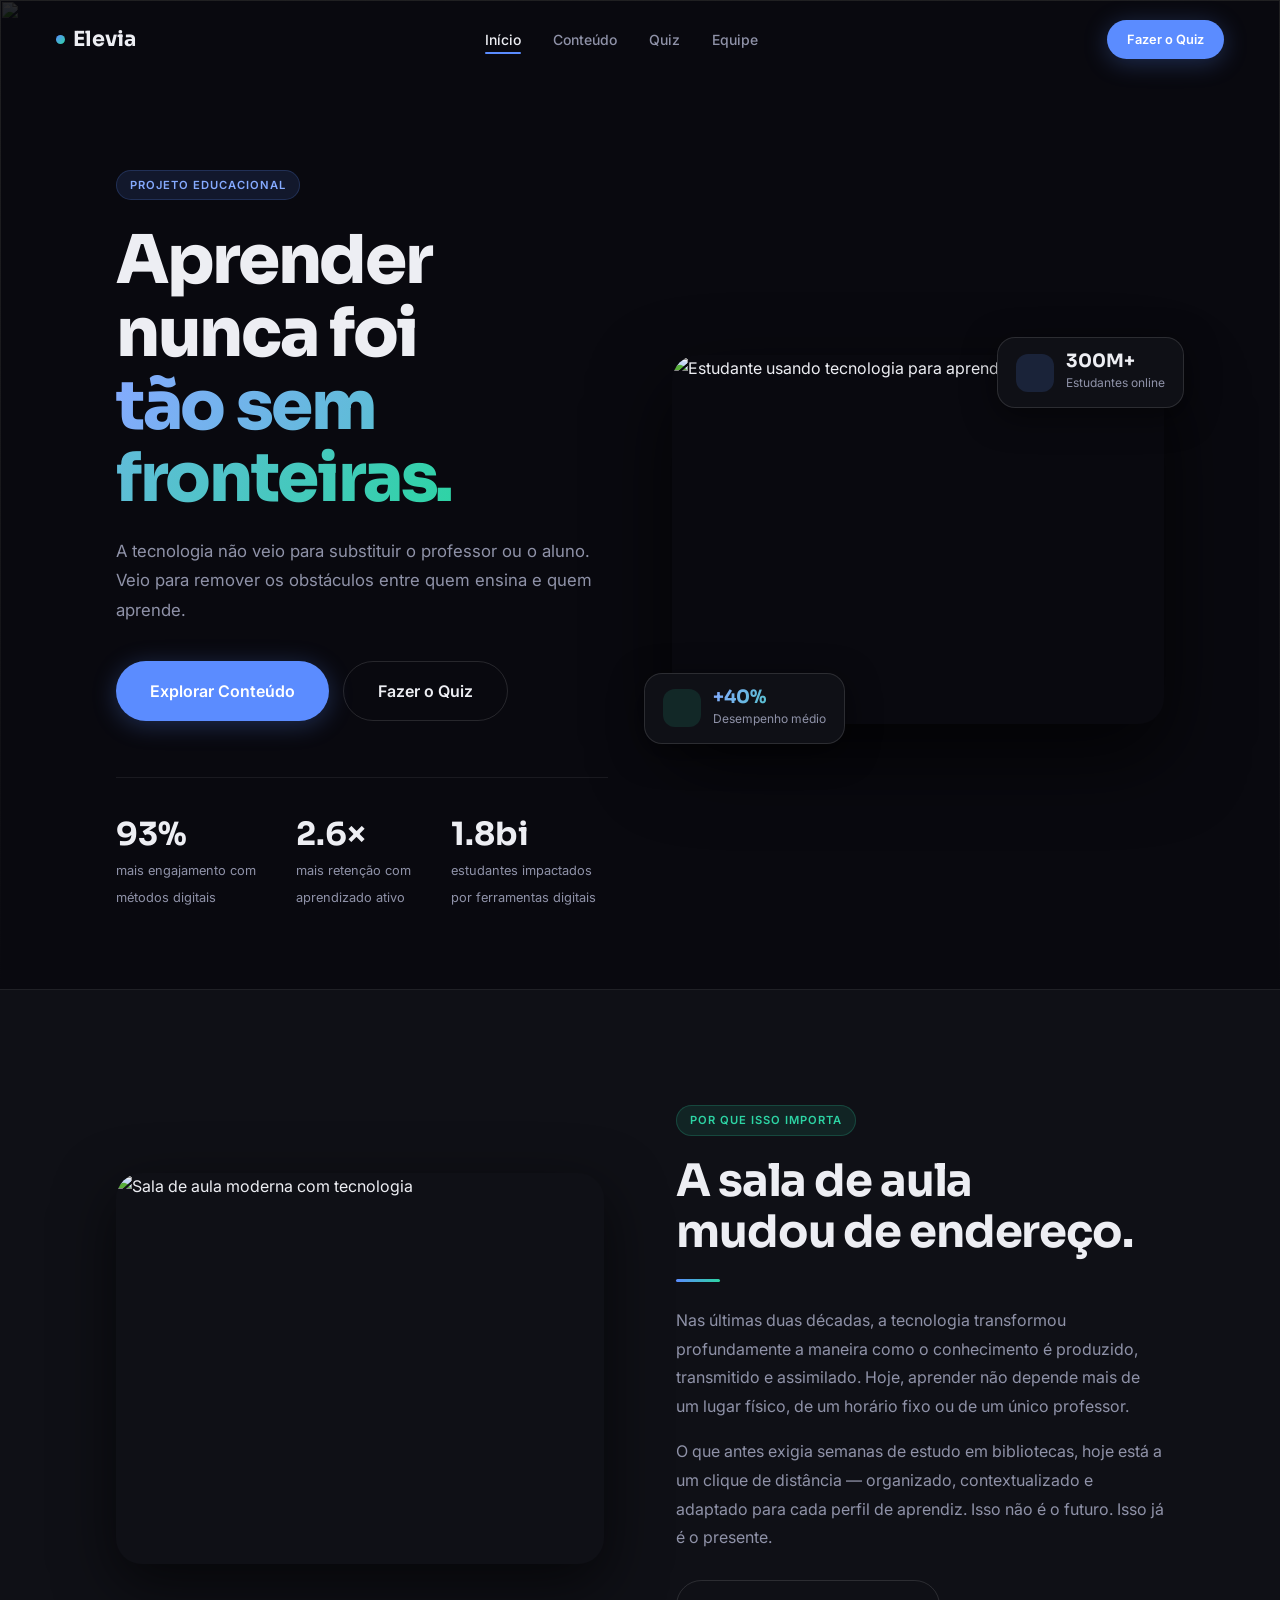
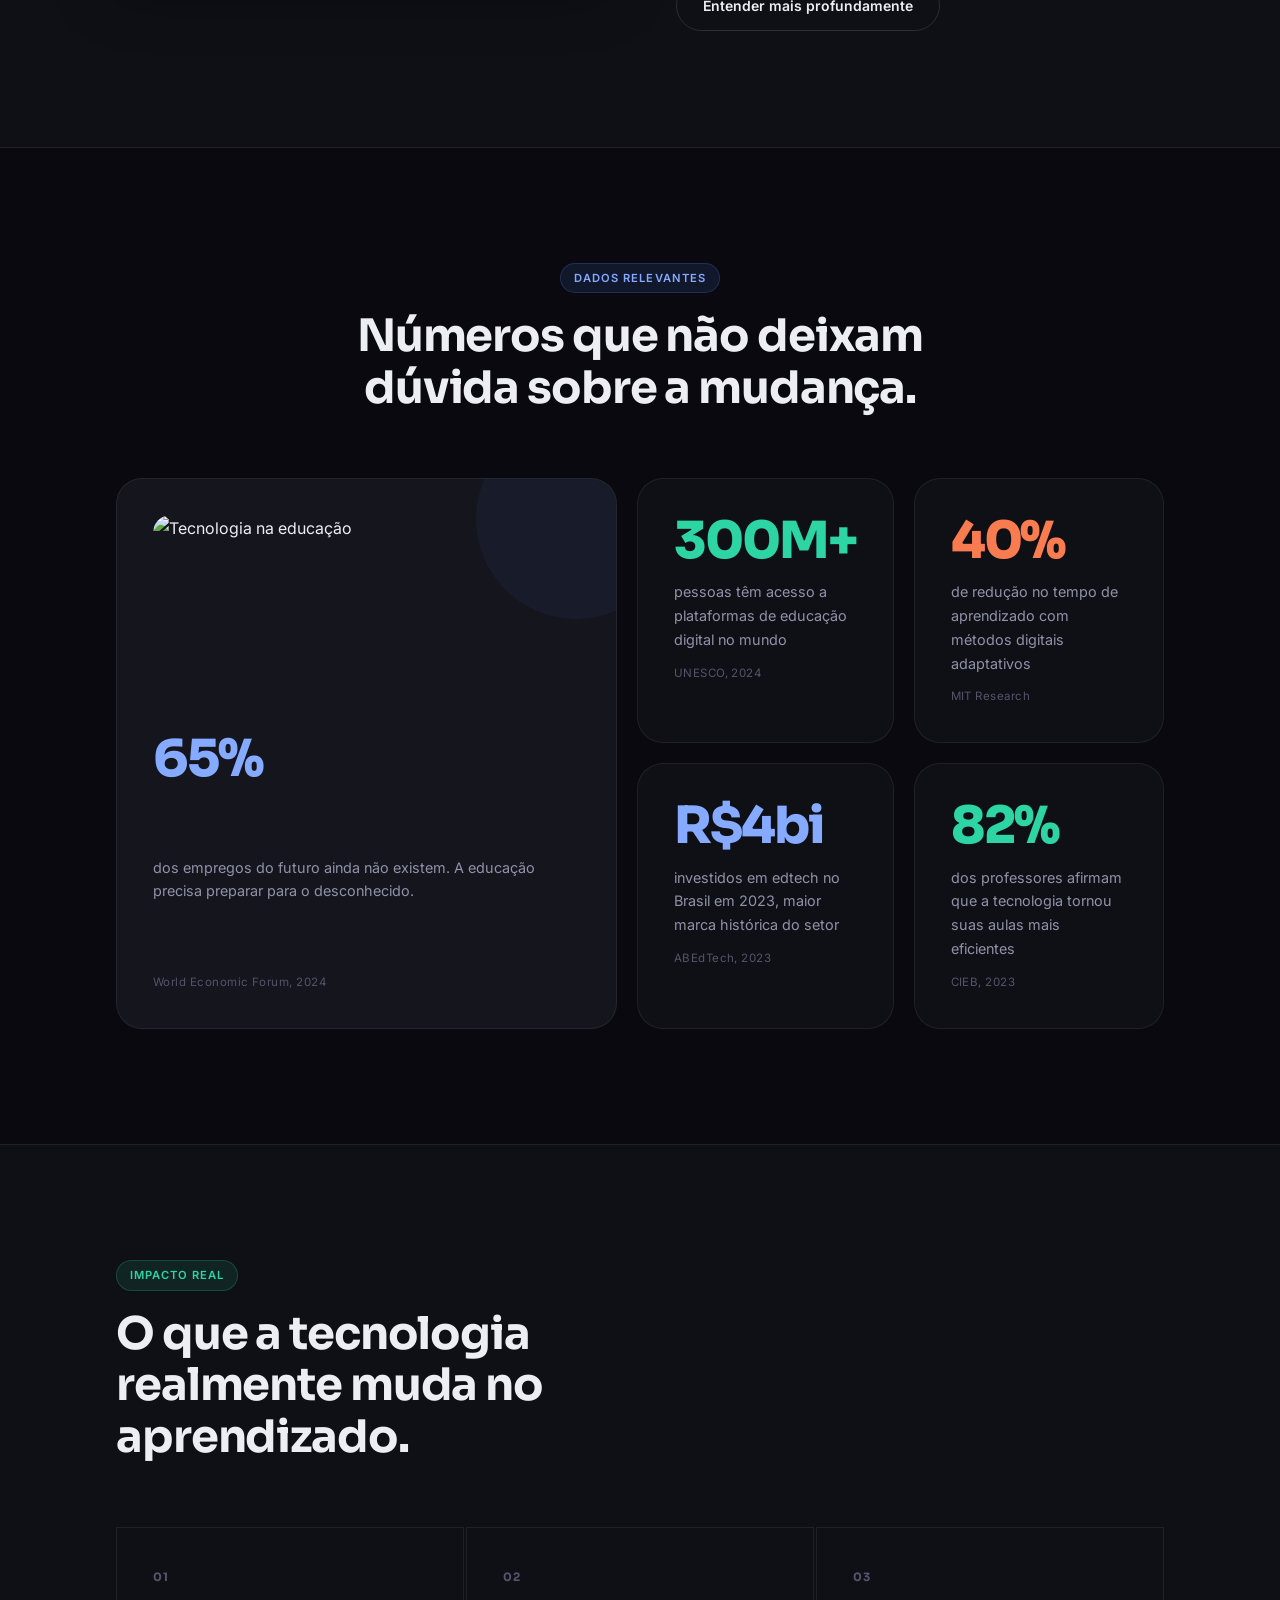
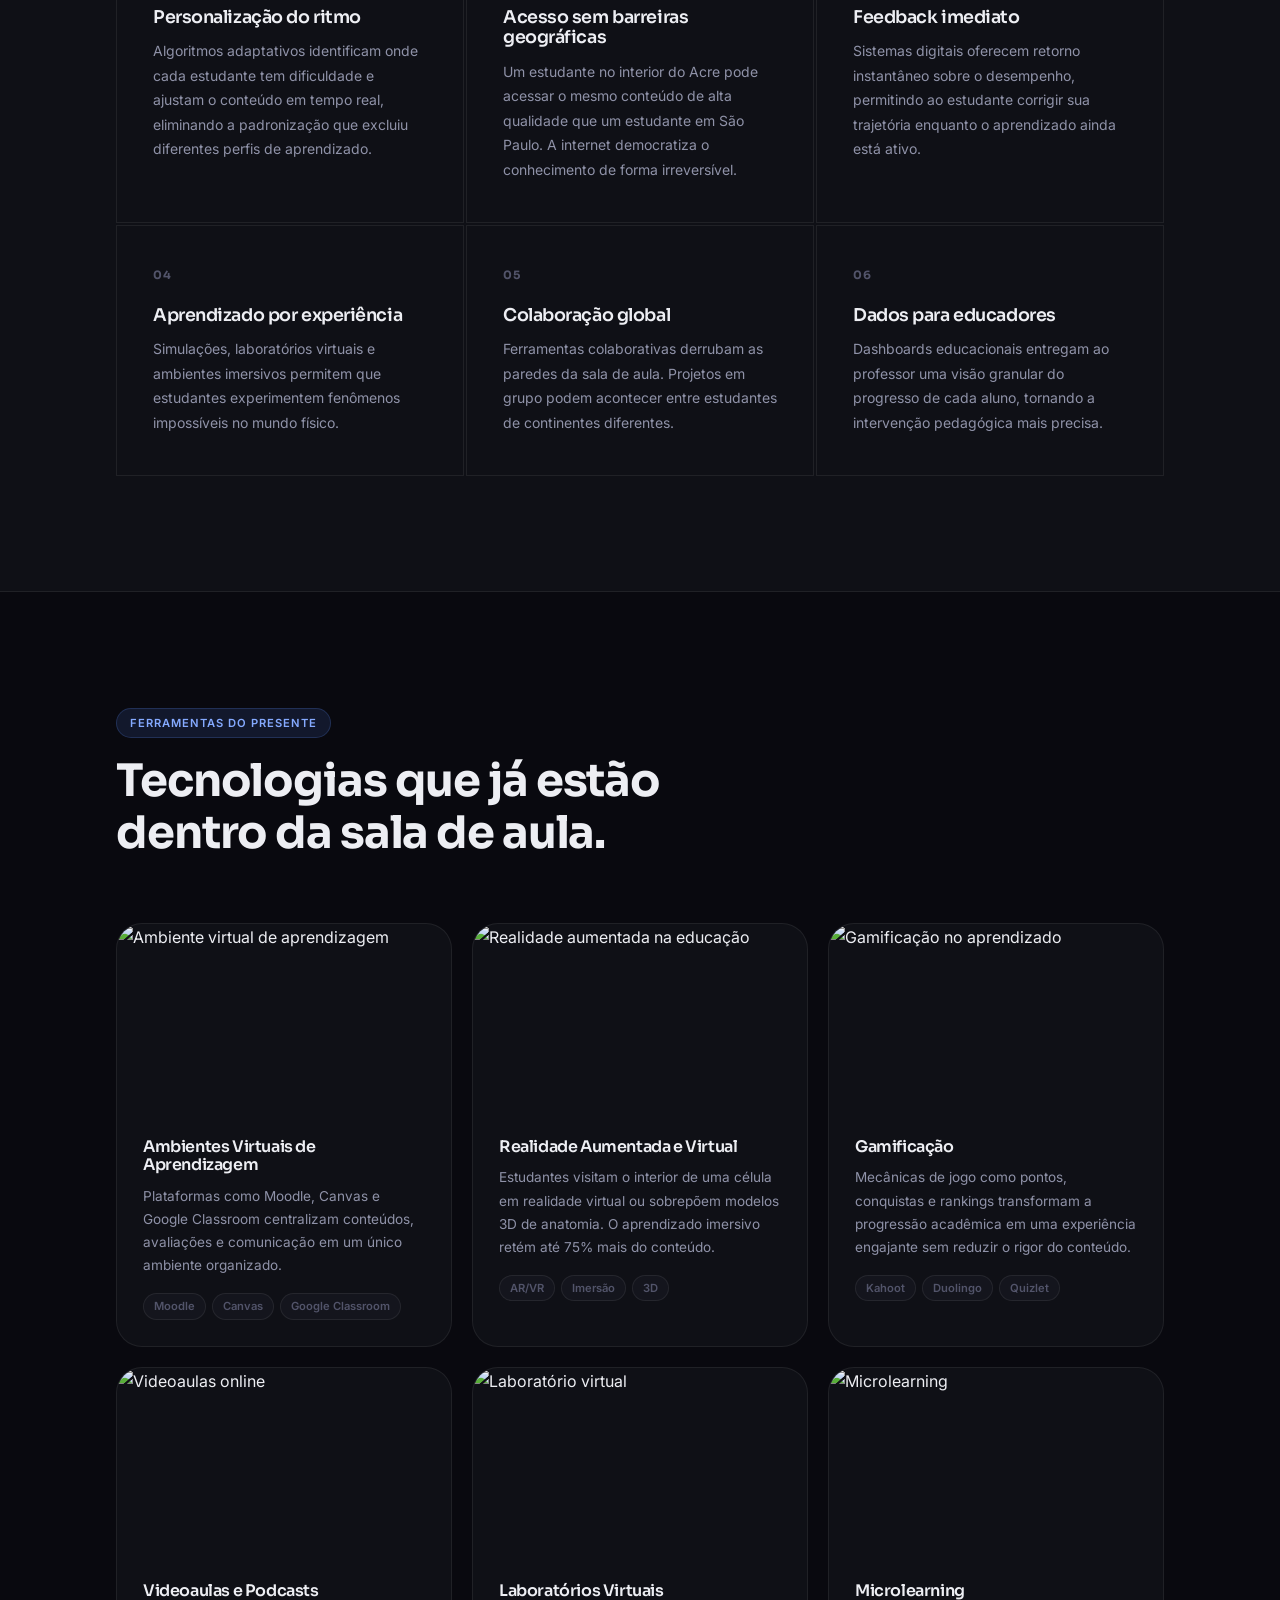
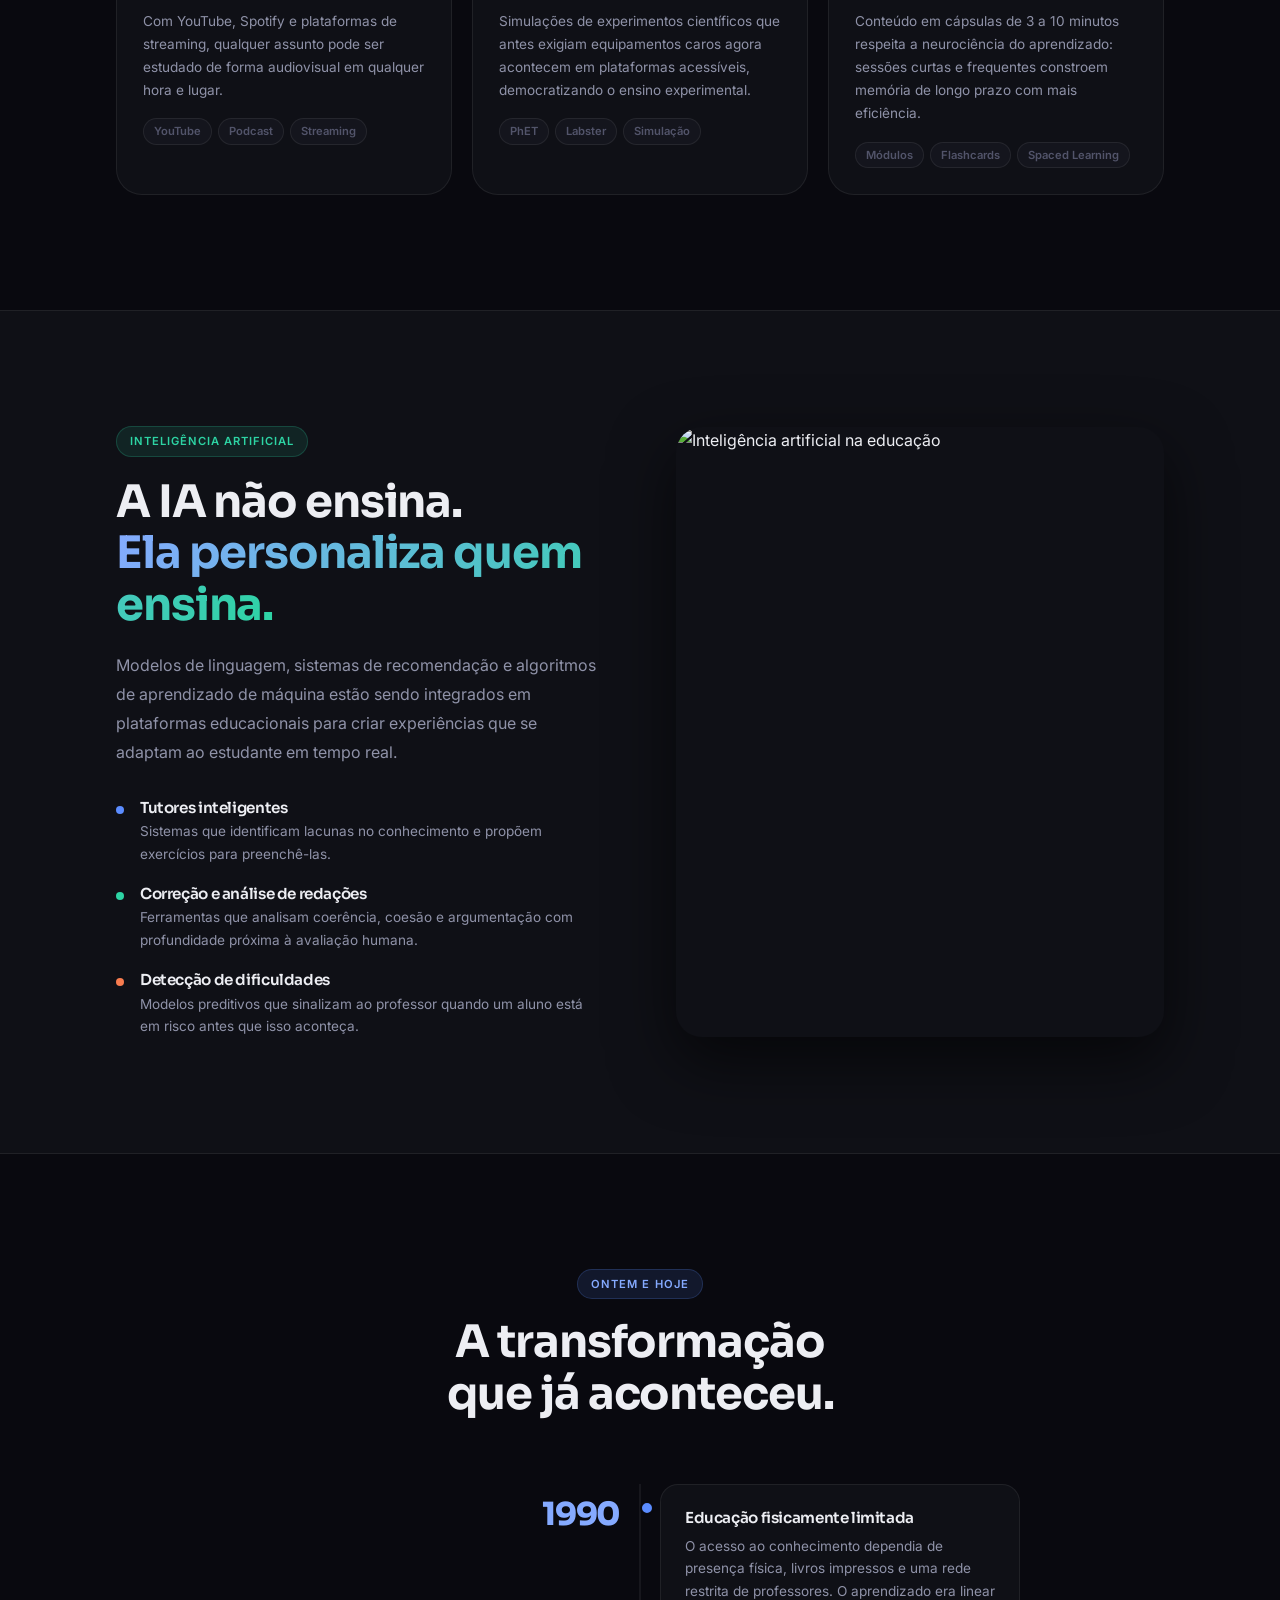
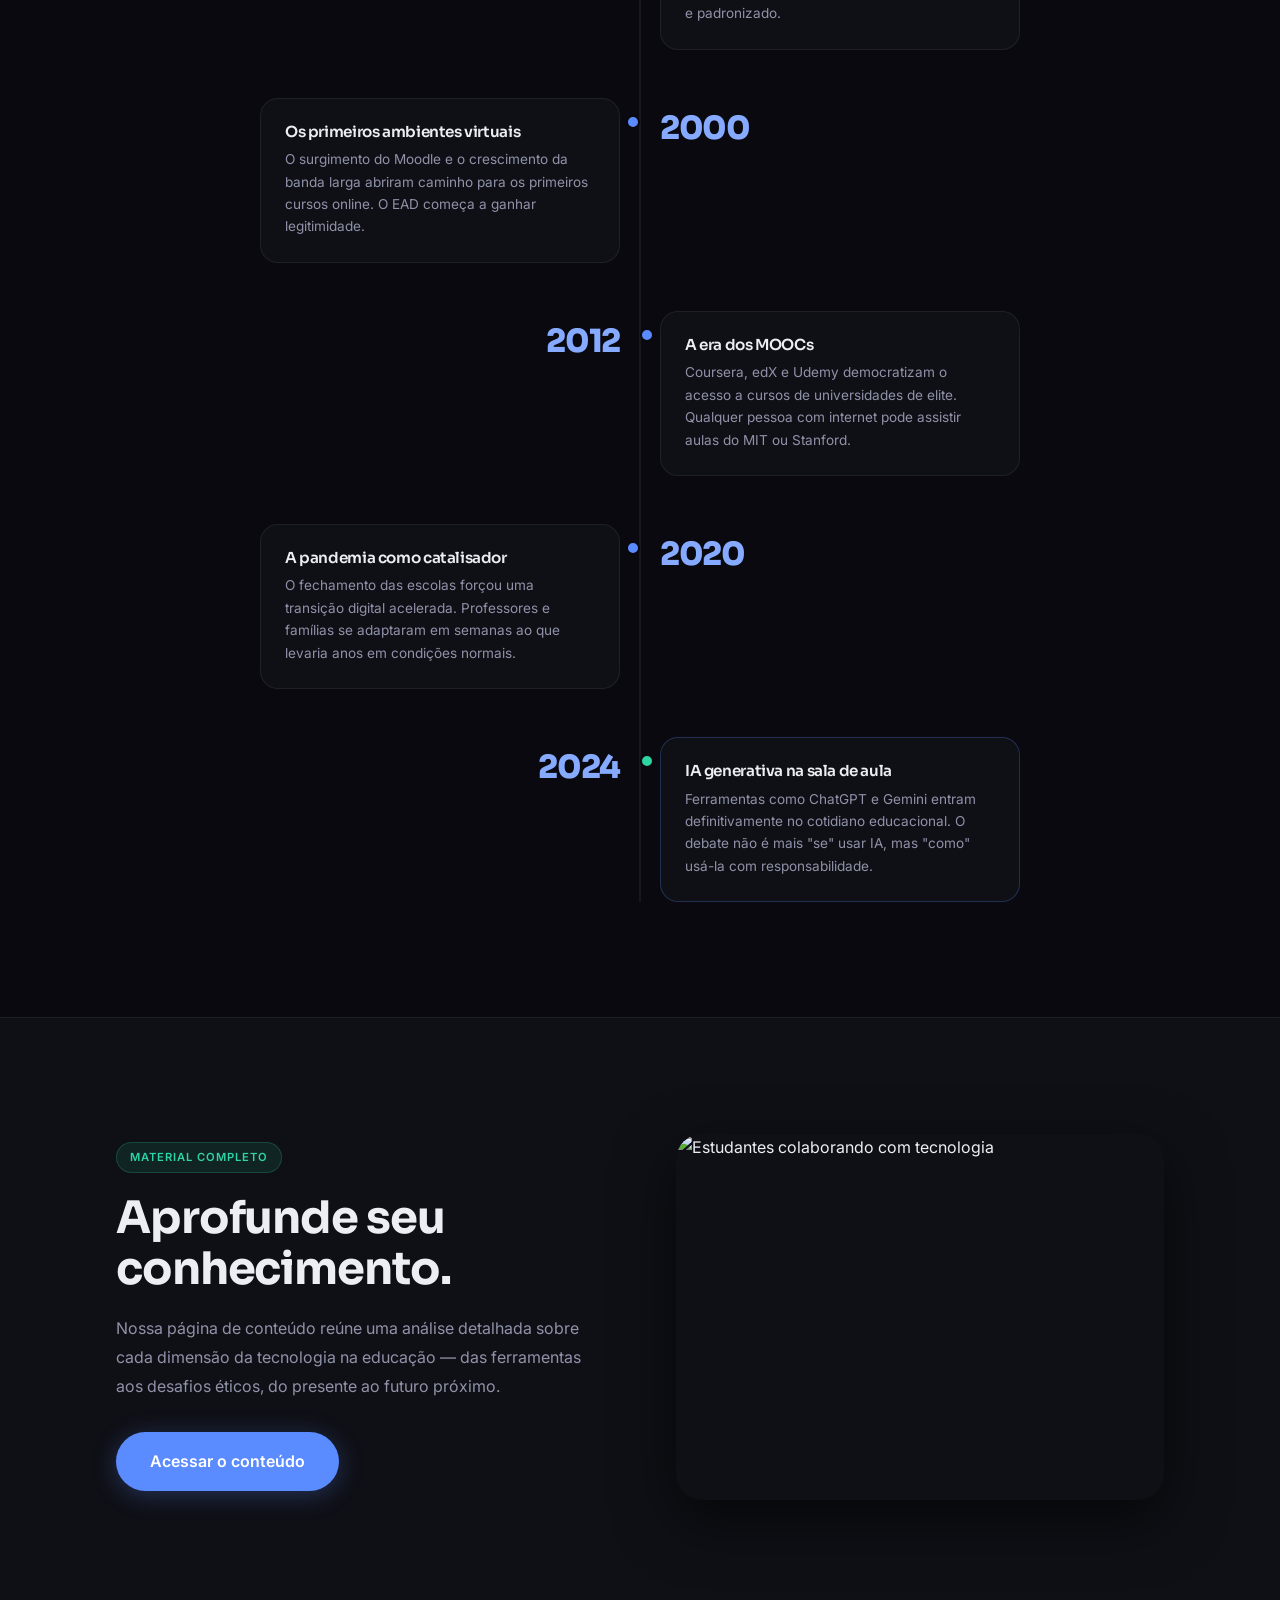
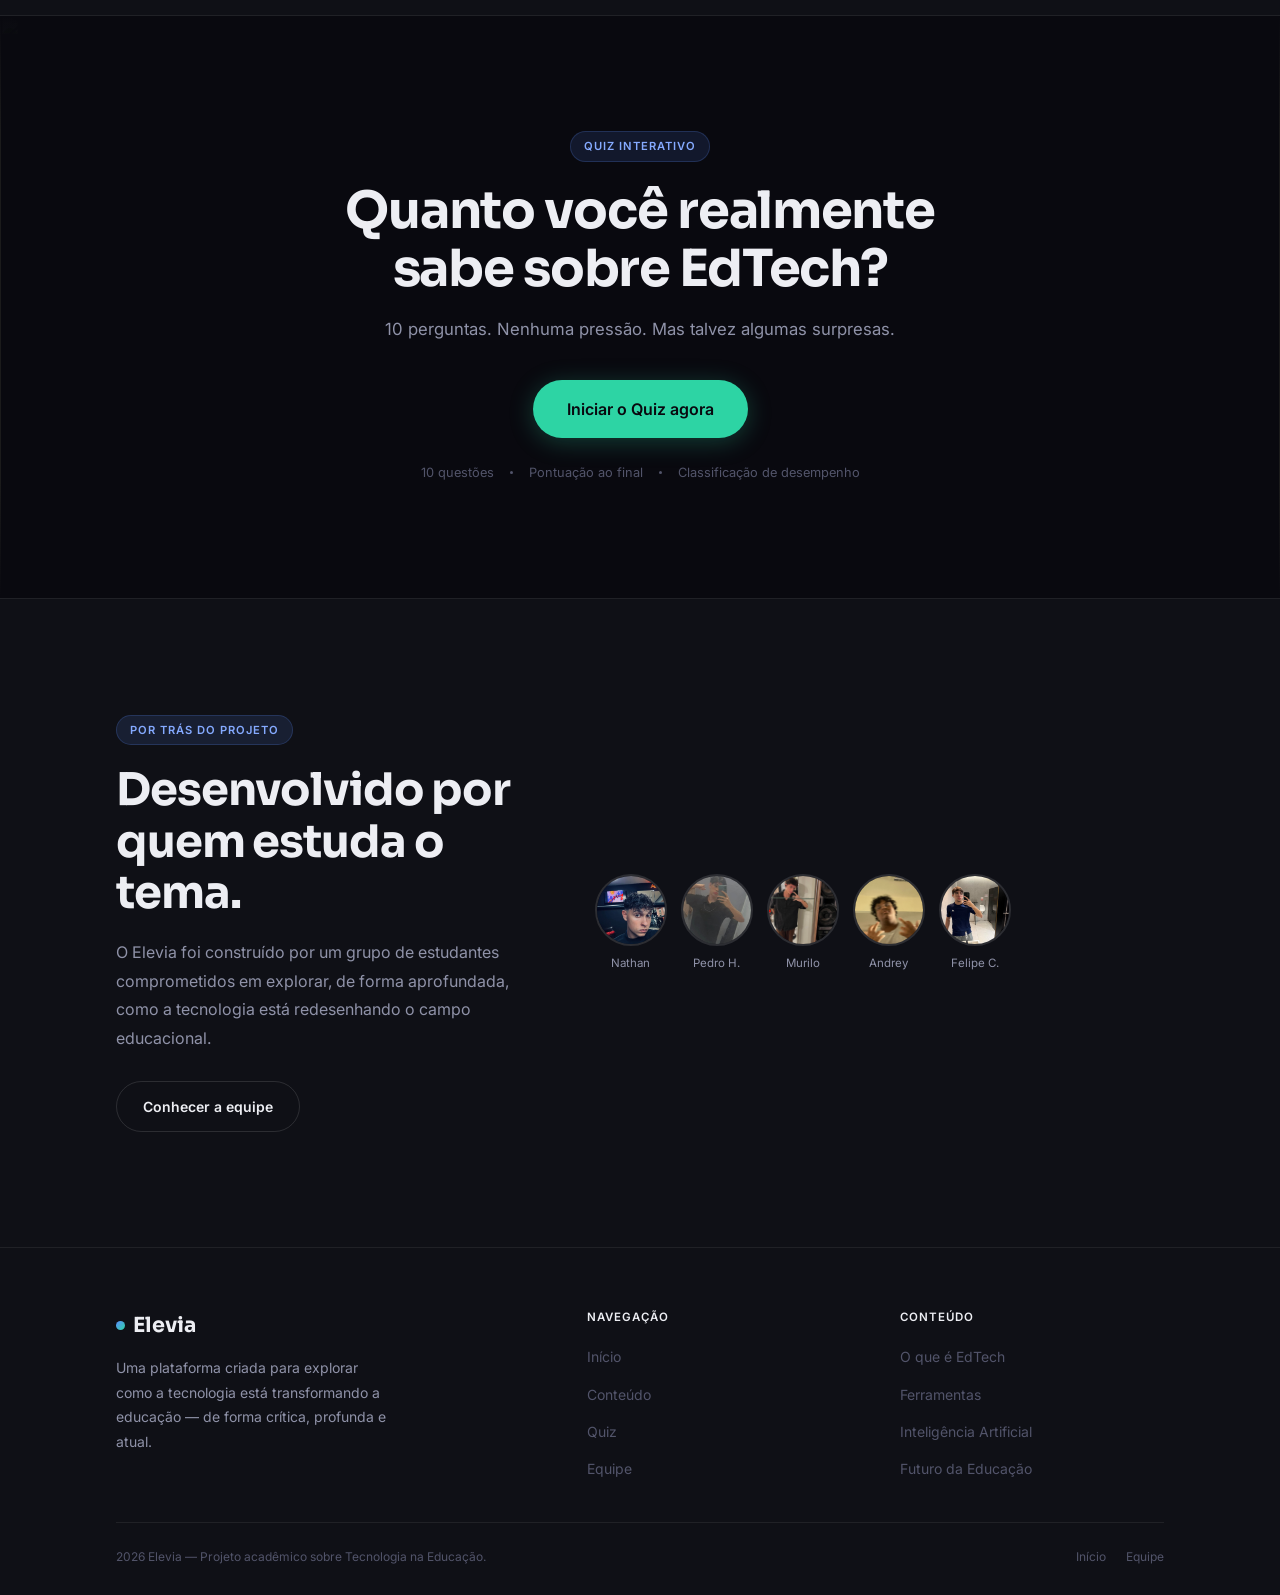
==== index.html @ 2d97bf97 "a vida é triste" ====
<!DOCTYPE html>
<html lang="pt-BR">
<head>
  <meta charset="UTF-8">
  <meta name="viewport" content="width=device-width, initial-scale=1.0">
  <meta name="description" content="Elevia — Explorando como a tecnologia transforma a educação no século XXI.">
  <title>Elevia | Tecnologia que Eleva o Aprendizado</title>
  <link rel="stylesheet" href="css/style.css">
  <link rel="stylesheet" href="css/heroin.css">
</head>
<body>

<nav id="navbar">
  <div class="nav-in">
    <a href="index.html" class="logo">
      <span class="logo-dot"></span>
      Elevia
    </a>
    <div class="nav-links">
      <a href="index.html" class="active">Início</a>
      <a href="conteudasso.html">Conteúdo</a>
      <a href="bolo.html">Quiz</a>
      <a href="tapioca.html">Equipe</a>
    </div>
    <a href="bolo.html" class="btn btn-primary btn-sm nav-cta">Fazer o Quiz</a>
    <button class="burger" id="burger" aria-label="Abrir menu">
      <span></span><span></span><span></span>
    </button>
  </div>
</nav>

<div class="mob-menu" id="mobMenu">
  <a href="index.html"         onclick="closeMob()">Início</a>
  <a href="conteudasso.html"   onclick="closeMob()">Conteúdo</a>
  <a href="bolo.html"          onclick="closeMob()">Quiz</a>
  <a href="tapioca.html"       onclick="closeMob()">Equipe</a>
  <a href="bolo.html" class="btn btn-primary" onclick="closeMob()">Fazer o Quiz</a>
</div>

<main>

  <section class="hero">
    <div class="hero-bg">
      <img src="https://images.unsplash.com/photo-1524178232363-1fb2b075b655?w=1800&q=80" alt="">
    </div>
    <div class="wrap">
      <div class="hero-in">
        <div class="hero-content">
          <span class="badge badge-blue reveal">Projeto Educacional</span>
          <h1 class="hero-title reveal d1">
            Aprender nunca foi<br>
            <span class="grad-text">tão sem fronteiras.</span>
          </h1>
          <p class="hero-sub reveal d2">
            A tecnologia não veio para substituir o professor ou o aluno.
            Veio para remover os obstáculos entre quem ensina e quem aprende.
          </p>
          <div class="hero-btns reveal d3">
            <a href="conteudasso.html" class="btn btn-primary btn-lg">Explorar Conteúdo</a>
            <a href="bolo.html" class="btn btn-outline btn-lg">Fazer o Quiz</a>
          </div>
          <div class="hero-stats reveal d4">
            <div>
              <span class="hstat-val">93%</span>
              <span class="hstat-label">mais engajamento com<br>métodos digitais</span>
            </div>
            <div>
              <span class="hstat-val">2.6×</span>
              <span class="hstat-label">mais retenção com<br>aprendizado ativo</span>
            </div>
            <div>
              <span class="hstat-val">1.8bi</span>
              <span class="hstat-label">estudantes impactados<br>por ferramentas digitais</span>
            </div>
          </div>
        </div>

        <div class="hero-img-col reveal d2">
          <div class="hero-img-wrap">
            <img src="https://images.unsplash.com/photo-1503676260728-1c00da094a0b?w=900&q=80" alt="Estudante usando tecnologia para aprender">
          </div>
          <div class="hero-pill hero-pill--1">
            <div class="hp-icon hp-icon-green">
              <img src="https://api.iconify.design/ph/chart-line-up-bold.svg?color=%232dd4a4&width=20" alt="" aria-hidden="true">
            </div>
            <div>
              <span class="hp-val grad-text">+40%</span>
              <span class="hp-txt">Desempenho médio</span>
            </div>
          </div>
          <div class="hero-pill hero-pill--2">
            <div class="hp-icon hp-icon-blue">
              <img src="https://api.iconify.design/ph/graduation-cap-bold.svg?color=%235b8cff&width=20" alt="" aria-hidden="true">
            </div>
            <div>
              <span class="hp-val">300M+</span>
              <span class="hp-txt">Estudantes online</span>
            </div>
          </div>
        </div>
      </div>
    </div>
  </section>

  <section class="intro section">
    <div class="wrap">
      <div class="intro-grid">
        <div class="intro-img reveal">
          <img src="https://images.unsplash.com/photo-1588072432836-e10032774350?w=900&q=80" alt="Sala de aula moderna com tecnologia">
        </div>
        <div class="intro-text">
          <span class="badge badge-green reveal">Por que isso importa</span>
          <h2 class="reveal d1">A sala de aula<br>mudou de endereço.</h2>
          <div class="divider-line reveal d2"></div>
          <p class="reveal d2">
            Nas últimas duas décadas, a tecnologia transformou profundamente a maneira como o conhecimento é produzido, transmitido e assimilado. Hoje, aprender não depende mais de um lugar físico, de um horário fixo ou de um único professor.
          </p>
          <p class="reveal d3">
            O que antes exigia semanas de estudo em bibliotecas, hoje está a um clique de distância — organizado, contextualizado e adaptado para cada perfil de aprendiz. Isso não é o futuro. Isso já é o presente.
          </p>
          <a href="conteudasso.html" class="btn btn-outline reveal d4">Entender mais profundamente</a>
        </div>
      </div>
    </div>
  </section>

  <section class="stats-section section">
    <div class="wrap">
      <div class="stats-header">
        <span class="badge badge-blue reveal">Dados relevantes</span>
        <h2 class="reveal d1">Números que não deixam<br>dúvida sobre a mudança.</h2>
      </div>
      <div class="stats-grid">
        <div class="scard scard-featured reveal">
          <div class="scard-img">
            <img src="https://images.unsplash.com/photo-1516321318423-f06f85e504b3?w=800&q=80" alt="Tecnologia na educação">
          </div>
          <div class="scard-num scard-num-blue">65%</div>
          <p>dos empregos do futuro ainda não existem. A educação precisa preparar para o desconhecido.</p>
          <span class="scard-source">World Economic Forum, 2024</span>
        </div>
        <div class="scard reveal d1">
          <div class="scard-num scard-num-green">300M+</div>
          <p>pessoas têm acesso a plataformas de educação digital no mundo</p>
          <span class="scard-source">UNESCO, 2024</span>
        </div>
        <div class="scard reveal d2">
          <div class="scard-num scard-num-orange">40%</div>
          <p>de redução no tempo de aprendizado com métodos digitais adaptativos</p>
          <span class="scard-source">MIT Research</span>
        </div>
        <div class="scard reveal d3">
          <div class="scard-num scard-num-blue">R$4bi</div>
          <p>investidos em edtech no Brasil em 2023, maior marca histórica do setor</p>
          <span class="scard-source">ABEdTech, 2023</span>
        </div>
        <div class="scard reveal d4">
          <div class="scard-num scard-num-green">82%</div>
          <p>dos professores afirmam que a tecnologia tornou suas aulas mais eficientes</p>
          <span class="scard-source">CIEB, 2023</span>
        </div>
      </div>
    </div>
  </section>

  <section class="benefits section">
    <div class="wrap">
      <div class="benefits-header">
        <span class="badge badge-green reveal">Impacto real</span>
        <h2 class="reveal d1">O que a tecnologia<br>realmente muda no aprendizado.</h2>
      </div>
      <div class="benefits-grid">
        <div class="bcard reveal">
          <div class="bcard-num">01</div>
          <h3>Personalização do ritmo</h3>
          <p>Algoritmos adaptativos identificam onde cada estudante tem dificuldade e ajustam o conteúdo em tempo real, eliminando a padronização que excluiu diferentes perfis de aprendizado.</p>
        </div>
        <div class="bcard reveal d1">
          <div class="bcard-num">02</div>
          <h3>Acesso sem barreiras geográficas</h3>
          <p>Um estudante no interior do Acre pode acessar o mesmo conteúdo de alta qualidade que um estudante em São Paulo. A internet democratiza o conhecimento de forma irreversível.</p>
        </div>
        <div class="bcard reveal d2">
          <div class="bcard-num">03</div>
          <h3>Feedback imediato</h3>
          <p>Sistemas digitais oferecem retorno instantâneo sobre o desempenho, permitindo ao estudante corrigir sua trajetória enquanto o aprendizado ainda está ativo.</p>
        </div>
        <div class="bcard reveal d3">
          <div class="bcard-num">04</div>
          <h3>Aprendizado por experiência</h3>
          <p>Simulações, laboratórios virtuais e ambientes imersivos permitem que estudantes experimentem fenômenos impossíveis no mundo físico.</p>
        </div>
        <div class="bcard reveal d4">
          <div class="bcard-num">05</div>
          <h3>Colaboração global</h3>
          <p>Ferramentas colaborativas derrubam as paredes da sala de aula. Projetos em grupo podem acontecer entre estudantes de continentes diferentes.</p>
        </div>
        <div class="bcard reveal d5">
          <div class="bcard-num">06</div>
          <h3>Dados para educadores</h3>
          <p>Dashboards educacionais entregam ao professor uma visão granular do progresso de cada aluno, tornando a intervenção pedagógica mais precisa.</p>
        </div>
      </div>
    </div>
  </section>

  <section class="tech-section section">
    <div class="wrap">
      <div class="tech-header">
        <span class="badge badge-blue reveal">Ferramentas do presente</span>
        <h2 class="reveal d1">Tecnologias que já estão<br>dentro da sala de aula.</h2>
      </div>
      <div class="tech-grid">
        <article class="tcard reveal">
          <div class="tcard-img">
            <img src="https://images.unsplash.com/photo-1598618443855-232ee0f819f6?w=700&q=80" alt="Ambiente virtual de aprendizagem">
          </div>
          <div class="tcard-body">
            <h3>Ambientes Virtuais de Aprendizagem</h3>
            <p>Plataformas como Moodle, Canvas e Google Classroom centralizam conteúdos, avaliações e comunicação em um único ambiente organizado.</p>
            <div class="tcard-tags">
              <span>Moodle</span><span>Canvas</span><span>Google Classroom</span>
            </div>
          </div>
        </article>
        <article class="tcard reveal d1">
          <div class="tcard-img">
            <img src="https://images.unsplash.com/photo-1593642632559-0c6d3fc62b89?w=700&q=80" alt="Realidade aumentada na educação">
          </div>
          <div class="tcard-body">
            <h3>Realidade Aumentada e Virtual</h3>
            <p>Estudantes visitam o interior de uma célula em realidade virtual ou sobrepõem modelos 3D de anatomia. O aprendizado imersivo retém até 75% mais do conteúdo.</p>
            <div class="tcard-tags">
              <span>AR/VR</span><span>Imersão</span><span>3D</span>
            </div>
          </div>
        </article>
        <article class="tcard reveal d2">
          <div class="tcard-img">
            <img src="https://images.unsplash.com/photo-1511512578047-dfb367046420?w=700&q=80" alt="Gamificação no aprendizado">
          </div>
          <div class="tcard-body">
            <h3>Gamificação</h3>
            <p>Mecânicas de jogo como pontos, conquistas e rankings transformam a progressão acadêmica em uma experiência engajante sem reduzir o rigor do conteúdo.</p>
            <div class="tcard-tags">
              <span>Kahoot</span><span>Duolingo</span><span>Quizlet</span>
            </div>
          </div>
        </article>
        <article class="tcard reveal d3">
          <div class="tcard-img">
            <img src="https://images.unsplash.com/photo-1434030216411-0b793f4b4173?w=700&q=80" alt="Videoaulas online">
          </div>
          <div class="tcard-body">
            <h3>Videoaulas e Podcasts</h3>
            <p>Com YouTube, Spotify e plataformas de streaming, qualquer assunto pode ser estudado de forma audiovisual em qualquer hora e lugar.</p>
            <div class="tcard-tags">
              <span>YouTube</span><span>Podcast</span><span>Streaming</span>
            </div>
          </div>
        </article>
        <article class="tcard reveal d4">
          <div class="tcard-img">
            <img src="https://images.unsplash.com/photo-1507003211169-0a1dd7228f2d?w=700&q=80" alt="Laboratório virtual">
          </div>
          <div class="tcard-body">
            <h3>Laboratórios Virtuais</h3>
            <p>Simulações de experimentos científicos que antes exigiam equipamentos caros agora acontecem em plataformas acessíveis, democratizando o ensino experimental.</p>
            <div class="tcard-tags">
              <span>PhET</span><span>Labster</span><span>Simulação</span>
            </div>
          </div>
        </article>
        <article class="tcard reveal d5">
          <div class="tcard-img">
            <img src="https://images.unsplash.com/photo-1456513080510-7bf3a84b82f8?w=700&q=80" alt="Microlearning">
          </div>
          <div class="tcard-body">
            <h3>Microlearning</h3>
            <p>Conteúdo em cápsulas de 3 a 10 minutos respeita a neurociência do aprendizado: sessões curtas e frequentes constroem memória de longo prazo com mais eficiência.</p>
            <div class="tcard-tags">
              <span>Módulos</span><span>Flashcards</span><span>Spaced Learning</span>
            </div>
          </div>
        </article>
      </div>
    </div>
  </section>

  <section class="ai-section section">
    <div class="wrap">
      <div class="ai-grid">
        <div class="ai-text">
          <span class="badge badge-green reveal">Inteligência Artificial</span>
          <h2 class="reveal d1">A IA não ensina.<br><span class="grad-text">Ela personaliza quem ensina.</span></h2>
          <p class="reveal d2">
            Modelos de linguagem, sistemas de recomendação e algoritmos de aprendizado de máquina estão sendo integrados em plataformas educacionais para criar experiências que se adaptam ao estudante em tempo real.
          </p>
          <div class="ai-points">
            <div class="ai-point reveal d2">
              <div class="ai-point-dot dot-blue"></div>
              <div>
                <h4>Tutores inteligentes</h4>
                <p>Sistemas que identificam lacunas no conhecimento e propõem exercícios para preenchê-las.</p>
              </div>
            </div>
            <div class="ai-point reveal d3">
              <div class="ai-point-dot dot-green"></div>
              <div>
                <h4>Correção e análise de redações</h4>
                <p>Ferramentas que analisam coerência, coesão e argumentação com profundidade próxima à avaliação humana.</p>
              </div>
            </div>
            <div class="ai-point reveal d4">
              <div class="ai-point-dot dot-orange"></div>
              <div>
                <h4>Detecção de dificuldades</h4>
                <p>Modelos preditivos que sinalizam ao professor quando um aluno está em risco antes que isso aconteça.</p>
              </div>
            </div>
          </div>
        </div>
        <div class="ai-img-wrap reveal d2">
          <img src="https://images.unsplash.com/photo-1677442135703-1787eea5ce01?w=800&q=80" alt="Inteligência artificial na educação">
        </div>
      </div>
    </div>
  </section>

  <section class="timeline-section section">
    <div class="wrap">
      <div class="timeline-header">
        <span class="badge badge-blue reveal">Ontem e hoje</span>
        <h2 class="reveal d1">A transformação<br>que já aconteceu.</h2>
      </div>
      <div class="timeline">
        <div class="tl-item reveal">
          <div class="tl-year">1990</div>
          <div class="tl-card">
            <h3>Educação fisicamente limitada</h3>
            <p>O acesso ao conhecimento dependia de presença física, livros impressos e uma rede restrita de professores. O aprendizado era linear e padronizado.</p>
          </div>
        </div>
        <div class="tl-item tl-item--flip reveal d1">
          <div class="tl-year">2000</div>
          <div class="tl-card">
            <h3>Os primeiros ambientes virtuais</h3>
            <p>O surgimento do Moodle e o crescimento da banda larga abriram caminho para os primeiros cursos online. O EAD começa a ganhar legitimidade.</p>
          </div>
        </div>
        <div class="tl-item reveal d2">
          <div class="tl-year">2012</div>
          <div class="tl-card">
            <h3>A era dos MOOCs</h3>
            <p>Coursera, edX e Udemy democratizam o acesso a cursos de universidades de elite. Qualquer pessoa com internet pode assistir aulas do MIT ou Stanford.</p>
          </div>
        </div>
        <div class="tl-item tl-item--flip reveal d3">
          <div class="tl-year">2020</div>
          <div class="tl-card">
            <h3>A pandemia como catalisador</h3>
            <p>O fechamento das escolas forçou uma transição digital acelerada. Professores e famílias se adaptaram em semanas ao que levaria anos em condições normais.</p>
          </div>
        </div>
        <div class="tl-item reveal d4">
          <div class="tl-year">2024</div>
          <div class="tl-card tl-card--now">
            <h3>IA generativa na sala de aula</h3>
            <p>Ferramentas como ChatGPT e Gemini entram definitivamente no cotidiano educacional. O debate não é mais "se" usar IA, mas "como" usá-la com responsabilidade.</p>
          </div>
        </div>
      </div>
    </div>
  </section>

  <section class="cta-content-block section">
    <div class="wrap">
      <div class="cta-content-inner">
        <div class="cta-content-text">
          <span class="badge badge-green reveal">Material completo</span>
          <h2 class="reveal d1">Aprofunde seu<br>conhecimento.</h2>
          <p class="reveal d2">
            Nossa página de conteúdo reúne uma análise detalhada sobre cada dimensão da tecnologia na educação — das ferramentas aos desafios éticos, do presente ao futuro próximo.
          </p>
          <a href="conteudasso.html" class="btn btn-primary btn-lg reveal d3">Acessar o conteúdo</a>
        </div>
        <div class="cta-img reveal d2">
          <img src="https://images.unsplash.com/photo-1522202176988-66273c2fd55f?w=900&q=80" alt="Estudantes colaborando com tecnologia">
        </div>
      </div>
    </div>
  </section>

  <section class="quiz-cta section">
    <div class="quiz-cta-bg">
      <img src="https://images.unsplash.com/photo-1606326608606-aa0b62935f2b?w=1600&q=80" alt="">
    </div>
    <div class="wrap">
      <div class="quiz-cta-inner">
        <span class="badge badge-blue reveal">Quiz interativo</span>
        <h2 class="reveal d1">Quanto você realmente<br>sabe sobre EdTech?</h2>
        <p class="reveal d2">10 perguntas. Nenhuma pressão. Mas talvez algumas surpresas.</p>
        <a href="bolo.html" class="btn btn-green btn-lg reveal d3">Iniciar o Quiz agora</a>
        <div class="quiz-meta reveal d4">
          <span>10 questões</span>
          <span class="quiz-meta-dot"></span>
          <span>Pontuação ao final</span>
          <span class="quiz-meta-dot"></span>
          <span>Classificação de desempenho</span>
        </div>
      </div>
    </div>
  </section>

  <section class="team-preview section">
    <div class="wrap">
      <div class="team-preview-grid">
        <div class="team-text">
          <span class="badge badge-blue reveal">Por trás do projeto</span>
          <h2 class="reveal d1">Desenvolvido por<br>quem estuda o tema.</h2>
          <p class="reveal d2">
            O Elevia foi construído por um grupo de estudantes comprometidos em explorar, de forma aprofundada, como a tecnologia está redesenhando o campo educacional.
          </p>
          <a href="tapioca.html" class="btn btn-outline reveal d3">Conhecer a equipe</a>
        </div>
        <div class="team-avatars reveal d2">
          <div class="t-avatar-item">
            <div class="t-avatar">
              <img src="css/Nathan.jpeg" alt="Nathan">
            </div>
            <span class="t-avatar-name">Nathan</span>
          </div>
          <div class="t-avatar-item">
            <div class="t-avatar">
              <img src="css/PH.jpeg" alt="Pedro Henrique">
            </div>
            <span class="t-avatar-name">Pedro H.</span>
          </div>
          <div class="t-avatar-item">
            <div class="t-avatar">
              <img src="css/Murilinho.jpeg" alt="Murilo">
            </div>
            <span class="t-avatar-name">Murilo</span>
          </div>
          <div class="t-avatar-item">
            <div class="t-avatar">
              <img src="css/Andrey.jpeg" alt="Andrey">
            </div>
            <span class="t-avatar-name">Andrey</span>
          </div>
          <div class="t-avatar-item">
            <div class="t-avatar">
              <img src="css/Felipe.jpeg" alt="Felipe Carvalho">
            </div>
            <span class="t-avatar-name">Felipe C.</span>
          </div>
        </div>
      </div>
    </div>
  </section>

</main>

<footer>
  <div class="wrap">
    <div class="footer-grid">
      <div class="footer-brand">
        <a href="index.html" class="logo">
          <span class="logo-dot"></span>
          Elevia
        </a>
        <p>Uma plataforma criada para explorar como a tecnologia está transformando a educação — de forma crítica, profunda e atual.</p>
      </div>
      <div class="footer-col">
        <h5>Navegação</h5>
        <ul>
          <li><a href="index.html">Início</a></li>
          <li><a href="conteudasso.html">Conteúdo</a></li>
          <li><a href="bolo.html">Quiz</a></li>
          <li><a href="tapioca.html">Equipe</a></li>
        </ul>
      </div>
      <div class="footer-col">
        <h5>Conteúdo</h5>
        <ul>
          <li><a href="conteudasso.html#o-que-e">O que é EdTech</a></li>
          <li><a href="conteudasso.html#ferramentas">Ferramentas</a></li>
          <li><a href="conteudasso.html#ia">Inteligência Artificial</a></li>
          <li><a href="conteudasso.html#futuro">Futuro da Educação</a></li>
        </ul>
      </div>
    </div>
    <div class="footer-bar">
      <p>2026 Elevia — Projeto acadêmico sobre Tecnologia na Educação.</p>
      <div class="footer-bar-links">
        <a href="index.html">Início</a>
        <a href="tapioca.html">Equipe</a>
      </div>
    </div>
  </div>
</footer>

<script src="js/script.js"></script>
</body>
</html>
---- css/style.css ----
@import url('https://fonts.googleapis.com/css2?family=Inter:wght@400;500;600;700&family=Sora:wght@400;600;700;800&display=swap');

* {
  margin: 0;
  padding: 0;
  box-sizing: border-box;
}

:root {
  --bg:        #09090f;
  --bg-card:   #0f1016;
  --bg-card-2: #14151d;
  --border:    rgba(255,255,255,0.07);
  --border-2:  rgba(255,255,255,0.12);

  --blue:       #5b8cff;
  --blue-light: #85aaff;
  --green:      #2dd4a4;
  --green-light:#56e0bc;
  --orange:     #f87c4f;

  --text:   #edeef3;
  --text-2: #8f92a8;
  --text-3: #52546a;

  --font-h: 'Sora', sans-serif;
  --font-b: 'Inter', sans-serif;

  --r-sm:   6px;
  --r-md:   12px;
  --r-lg:   18px;
  --r-xl:   26px;
  --r-full: 9999px;

  --sh-blue:  0 4px 24px rgba(91,140,255,0.28);
  --sh-green: 0 4px 24px rgba(45,212,164,0.26);

  --t: 240ms ease;
  --ts: 420ms ease;

  --wrap:    1160px;
  --px:      clamp(20px, 5vw, 56px);
  --section: clamp(72px, 9vw, 120px);
}

html { scroll-behavior: smooth; }

body {
  font-family: var(--font-b);
  background: var(--bg);
  color: var(--text);
  line-height: 1.65;
  overflow-x: hidden;
  -webkit-font-smoothing: antialiased;
}

a { color: inherit; text-decoration: none; }
img { display: block; max-width: 100%; }
ul, ol { list-style: none; }
button { font-family: inherit; cursor: pointer; border: none; background: none; }

.wrap {
  width: 100%;
  max-width: var(--wrap);
  margin: 0 auto;
  padding: 0 var(--px);
}

.section { padding: var(--section) 0; }

.badge {
  display: inline-block;
  padding: 5px 13px;
  border-radius: var(--r-full);
  font-size: 0.7rem;
  font-weight: 600;
  letter-spacing: 0.09em;
  text-transform: uppercase;
}
.badge-blue  { background: rgba(91,140,255,0.12); color: var(--blue-light); border: 1px solid rgba(91,140,255,0.2); }
.badge-green { background: rgba(45,212,164,0.10); color: var(--green);      border: 1px solid rgba(45,212,164,0.2); }

h1, h2, h3, h4 {
  font-family: var(--font-h);
  line-height: 1.15;
  letter-spacing: -0.025em;
}

.btn {
  display: inline-flex;
  align-items: center;
  gap: 8px;
  padding: 13px 26px;
  border-radius: var(--r-full);
  font-size: 0.875rem;
  font-weight: 600;
  transition: all var(--t);
  white-space: nowrap;
}
.btn-primary { background: var(--blue);  color: #fff;    box-shadow: var(--sh-blue); }
.btn-green   { background: var(--green); color: #09090f; box-shadow: var(--sh-green); }
.btn-outline { border: 1.5px solid var(--border-2); color: var(--text); }
.btn-primary:hover { background: var(--blue-light);  transform: translateY(-2px); }
.btn-green:hover   { background: var(--green-light); transform: translateY(-2px); }
.btn-outline:hover { border-color: var(--blue-light); color: var(--blue-light); transform: translateY(-2px); }
.btn-lg { padding: 16px 34px; font-size: 1rem; }
.btn-sm { padding: 9px 20px;  font-size: 0.8rem; }

.grad-text {
  background: linear-gradient(120deg, var(--blue-light), var(--green));
  -webkit-background-clip: text;
  -webkit-text-fill-color: transparent;
  background-clip: text;
}

.reveal {
  opacity: 0;
  transform: translateY(22px);
  transition: opacity 0.55s ease, transform 0.55s ease;
}
.reveal.on { opacity: 1; transform: none; }
.d1 { transition-delay: 0.08s; }
.d2 { transition-delay: 0.16s; }
.d3 { transition-delay: 0.24s; }
.d4 { transition-delay: 0.32s; }
.d5 { transition-delay: 0.40s; }

nav {
  position: fixed;
  top: 0; left: 0; right: 0;
  z-index: 100;
  transition: all var(--t);
}
nav.solid {
  background: rgba(9,9,15,0.93);
  backdrop-filter: blur(18px);
  border-bottom: 1px solid var(--border);
}
.nav-in {
  display: flex;
  align-items: center;
  justify-content: space-between;
  max-width: 1380px;
  margin: 0 auto;
  padding: 20px var(--px);
  transition: padding var(--t);
}
nav.solid .nav-in { padding-top: 13px; padding-bottom: 13px; }

.logo {
  font-family: var(--font-h);
  font-weight: 700;
  font-size: 1.3rem;
  display: flex;
  align-items: center;
  gap: 8px;
  transition: opacity var(--t);
}
.logo:hover { opacity: 0.8; }
.logo-dot {
  width: 9px; height: 9px;
  border-radius: 50%;
  background: linear-gradient(135deg, var(--blue), var(--green));
}

.nav-links {
  display: flex;
  align-items: center;
  gap: 32px;
}
.nav-links a {
  font-size: 0.875rem;
  font-weight: 500;
  color: var(--text-2);
  transition: color var(--t);
  position: relative;
}
.nav-links a::after {
  content: '';
  position: absolute;
  bottom: -3px; left: 0;
  width: 0; height: 2px;
  background: var(--blue);
  border-radius: 2px;
  transition: width var(--t);
}
.nav-links a:hover,
.nav-links a.active { color: var(--text); }
.nav-links a:hover::after,
.nav-links a.active::after { width: 100%; }

.burger {
  display: none;
  flex-direction: column;
  gap: 5px;
  padding: 6px;
  background: none;
  border: none;
}
.burger span {
  display: block;
  width: 21px; height: 2px;
  background: var(--text);
  border-radius: 2px;
  transition: all var(--t);
}
.burger.open span:nth-child(1) { transform: translateY(7px) rotate(45deg); }
.burger.open span:nth-child(2) { opacity: 0; }
.burger.open span:nth-child(3) { transform: translateY(-7px) rotate(-45deg); }

.mob-menu {
  display: none;
  position: fixed;
  inset: 0;
  background: var(--bg);
  z-index: 99;
  flex-direction: column;
  align-items: center;
  justify-content: center;
  gap: 36px;
  opacity: 0;
  pointer-events: none;
  transition: opacity var(--t);
}
.mob-menu.open { opacity: 1; pointer-events: all; }
.mob-menu a {
  font-family: var(--font-h);
  font-size: 2rem;
  font-weight: 700;
  color: var(--text-2);
  transition: color var(--t);
}
.mob-menu a:hover { color: var(--text); }

footer {
  background: var(--bg-card);
  border-top: 1px solid var(--border);
  padding: 60px 0 28px;
}
.footer-grid {
  display: grid;
  grid-template-columns: 1.6fr 1fr 1fr;
  gap: 48px;
  padding-bottom: 40px;
  border-bottom: 1px solid var(--border);
  margin-bottom: 24px;
}
.footer-brand p {
  margin-top: 14px;
  font-size: 0.875rem;
  color: var(--text-2);
  line-height: 1.75;
  max-width: 270px;
}
.footer-col h5 {
  font-size: 0.72rem;
  font-weight: 600;
  letter-spacing: 0.09em;
  text-transform: uppercase;
  color: var(--text);
  margin-bottom: 16px;
}
.footer-col ul { display: flex; flex-direction: column; gap: 11px; }
.footer-col a { font-size: 0.875rem; color: var(--text-3); transition: color var(--t); }
.footer-col a:hover { color: var(--text-2); }
.footer-bar {
  display: flex;
  align-items: center;
  justify-content: space-between;
}
.footer-bar p { font-size: 0.75rem; color: var(--text-3); }
.footer-bar-links { display: flex; gap: 20px; }
.footer-bar-links a { font-size: 0.75rem; color: var(--text-3); transition: color var(--t); }
.footer-bar-links a:hover { color: var(--text-2); }

@media (max-width: 900px) {
  .footer-grid { grid-template-columns: 1fr 1fr; }
}
@media (max-width: 768px) {
  .nav-links, .nav-cta { display: none; }
  .burger { display: flex; }
  .mob-menu { display: flex; }
  .footer-grid { grid-template-columns: 1fr; gap: 28px; }
  .footer-bar { flex-direction: column; gap: 10px; text-align: center; }
}
---- css/heroin.css ----
.hero {
  min-height: 100vh;
  display: flex;
  align-items: center;
  position: relative;
  overflow: hidden;
  padding-top: 90px;
}
.hero-bg {
  position: absolute;
  inset: 0;
  z-index: 0;
}
.hero-bg img {
  width: 100%;
  height: 100%;
  object-fit: cover;
  object-position: center;
  filter: brightness(0.22);
}
.hero-bg::after {
  content: '';
  position: absolute;
  inset: 0;
  background: linear-gradient(
    to bottom,
    rgba(9,9,15,0.3) 0%,
    rgba(9,9,15,0.6) 60%,
    rgba(9,9,15,1)   100%
  );
}
.hero-in {
  position: relative;
  z-index: 1;
  display: grid;
  grid-template-columns: 1fr 1fr;
  gap: 64px;
  align-items: center;
  padding: 80px 0;
}
.hero-content { max-width: 560px; }
.hero-content .badge { margin-bottom: 24px; }
.hero-title {
  font-size: clamp(2.4rem, 5.5vw, 4.2rem);
  font-weight: 800;
  line-height: 1.08;
  letter-spacing: -0.035em;
  margin-bottom: 22px;
}
.hero-sub {
  font-size: 1.05rem;
  color: var(--text-2);
  line-height: 1.75;
  margin-bottom: 36px;
  max-width: 480px;
}
.hero-btns {
  display: flex;
  gap: 14px;
  flex-wrap: wrap;
}
.hero-stats {
  display: flex;
  gap: 40px;
  margin-top: 56px;
  padding-top: 40px;
  border-top: 1px solid var(--border);
}
.hstat-val {
  display: block;
  font-family: var(--font-h);
  font-size: 2rem;
  font-weight: 700;
  color: var(--text);
  line-height: 1;
  margin-bottom: 6px;
}
.hstat-label {
  font-size: 0.8rem;
  color: var(--text-2);
  line-height: 1.4;
}
.hero-img-col {
  position: relative;
}
.hero-img-wrap {
  border-radius: var(--r-xl);
  overflow: hidden;
  box-shadow: 0 32px 80px rgba(0,0,0,0.7);
  aspect-ratio: 4/3;
}
.hero-img-wrap img {
  width: 100%;
  height: 100%;
  object-fit: cover;
  transition: transform 6s ease;
}
.hero-img-wrap:hover img { transform: scale(1.04); }
.hero-pill {
  position: absolute;
  background: var(--bg-card);
  border: 1px solid var(--border-2);
  border-radius: var(--r-lg);
  padding: 14px 18px;
  display: flex;
  align-items: center;
  gap: 12px;
  box-shadow: 0 8px 32px rgba(0,0,0,0.5);
  backdrop-filter: blur(12px);
}
.hero-pill--1 { bottom: -20px; left: -28px; }
.hero-pill--2 { top: -18px;    right: -20px; }
.hp-icon {
  width: 38px; height: 38px;
  border-radius: var(--r-md);
  display: flex; align-items: center; justify-content: center;
  font-size: 1.2rem;
  flex-shrink: 0;
}
.hp-icon-blue  { background: rgba(91,140,255,0.15); }
.hp-icon-green { background: rgba(45,212,164,0.12); }
.hp-val {
  font-family: var(--font-h);
  font-size: 1.15rem;
  font-weight: 700;
  display: block;
  line-height: 1;
}
.hp-txt { font-size: 0.75rem; color: var(--text-2); display: block; margin-top: 3px; }

.intro {
  background: var(--bg-card);
  border-top: 1px solid var(--border);
  border-bottom: 1px solid var(--border);
}
.intro-grid {
  display: grid;
  grid-template-columns: 1fr 1fr;
  gap: 72px;
  align-items: center;
}
.intro-img {
  border-radius: var(--r-xl);
  overflow: hidden;
  aspect-ratio: 5/4;
  box-shadow: 0 20px 60px rgba(0,0,0,0.6);
}
.intro-img img {
  width: 100%; height: 100%;
  object-fit: cover;
  transition: transform 5s ease;
}
.intro-img:hover img { transform: scale(1.03); }
.intro-text .badge { margin-bottom: 20px; }
.intro-text h2 {
  font-size: clamp(1.8rem, 3.5vw, 2.8rem);
  margin-bottom: 20px;
}
.divider-line {
  width: 44px; height: 3px;
  background: linear-gradient(90deg, var(--blue), var(--green));
  border-radius: 3px;
  margin-bottom: 24px;
}
.intro-text p {
  color: var(--text-2);
  line-height: 1.8;
  margin-bottom: 16px;
}
.intro-text p:last-of-type { margin-bottom: 28px; }

.stats-section { position: relative; }
.stats-header {
  text-align: center;
  margin-bottom: 64px;
}
.stats-header .badge { margin-bottom: 18px; }
.stats-header h2 { font-size: clamp(1.8rem, 3.5vw, 2.8rem); }

.stats-grid {
  display: grid;
  grid-template-columns: 2fr 1fr 1fr;
  grid-template-rows: auto auto;
  gap: 20px;
}
.scard {
  background: var(--bg-card);
  border: 1px solid var(--border);
  border-radius: var(--r-xl);
  padding: 36px;
  transition: border-color var(--t), transform var(--t);
}
.scard:hover { border-color: var(--border-2); transform: translateY(-3px); }
.scard-featured {
  grid-row: 1 / 3;
  display: flex;
  flex-direction: column;
  justify-content: space-between;
  background: var(--bg-card-2);
  position: relative;
  overflow: hidden;
}
.scard-featured::before {
  content: '';
  position: absolute;
  top: -60px; right: -60px;
  width: 200px; height: 200px;
  background: rgba(91,140,255,0.06);
  border-radius: 50%;
  pointer-events: none;
}
.scard-num {
  font-family: var(--font-h);
  font-size: 3.2rem;
  font-weight: 800;
  line-height: 1;
  margin-bottom: 14px;
  letter-spacing: -0.04em;
}
.scard-num-blue  { color: var(--blue-light); }
.scard-num-green { color: var(--green); }
.scard-num-orange{ color: var(--orange); }
.scard p {
  font-size: 0.9rem;
  color: var(--text-2);
  line-height: 1.65;
}
.scard-source {
  display: block;
  font-size: 0.72rem;
  color: var(--text-3);
  margin-top: 12px;
  letter-spacing: 0.04em;
}
.scard-img {
  border-radius: var(--r-lg);
  overflow: hidden;
  height: 140px;
  margin-bottom: 20px;
}
.scard-img img { width: 100%; height: 100%; object-fit: cover; }

.benefits { background: var(--bg-card); border-top: 1px solid var(--border); border-bottom: 1px solid var(--border); }
.benefits-header { margin-bottom: 64px; }
.benefits-header .badge { margin-bottom: 18px; }
.benefits-header h2 { font-size: clamp(1.8rem, 3.5vw, 2.8rem); max-width: 600px; }
.benefits-grid {
  display: grid;
  grid-template-columns: repeat(3, 1fr);
  gap: 2px;
}
.bcard {
  padding: 40px 36px;
  border: 1px solid var(--border);
  transition: background var(--t), border-color var(--t);
  position: relative;
}
.bcard:hover { background: var(--bg-card-2); border-color: var(--border-2); }
.bcard-num {
  font-family: var(--font-h);
  font-size: 0.72rem;
  font-weight: 700;
  color: var(--text-3);
  letter-spacing: 0.1em;
  margin-bottom: 20px;
}
.bcard h3 {
  font-size: 1.1rem;
  font-weight: 600;
  margin-bottom: 12px;
  color: var(--text);
}
.bcard p {
  font-size: 0.875rem;
  color: var(--text-2);
  line-height: 1.75;
}

.tech-section { }
.tech-header { margin-bottom: 64px; }
.tech-header .badge { margin-bottom: 18px; }
.tech-header h2 { font-size: clamp(1.8rem, 3.5vw, 2.8rem); }
.tech-grid {
  display: grid;
  grid-template-columns: repeat(3, 1fr);
  gap: 20px;
}
.tcard {
  background: var(--bg-card);
  border: 1px solid var(--border);
  border-radius: var(--r-xl);
  overflow: hidden;
  transition: transform var(--t), border-color var(--t);
}
.tcard:hover { transform: translateY(-4px); border-color: var(--border-2); }
.tcard-img {
  aspect-ratio: 16/9;
  overflow: hidden;
}
.tcard-img img { width: 100%; height: 100%; object-fit: cover; transition: transform 5s ease; }
.tcard:hover .tcard-img img { transform: scale(1.05); }
.tcard-body { padding: 26px; }
.tcard-body h3 { font-size: 1rem; font-weight: 600; margin-bottom: 10px; }
.tcard-body p { font-size: 0.85rem; color: var(--text-2); line-height: 1.7; }
.tcard-tags { display: flex; flex-wrap: wrap; gap: 6px; margin-top: 16px; }
.tcard-tags span {
  font-size: 0.7rem;
  font-weight: 600;
  padding: 3px 10px;
  border-radius: var(--r-full);
  background: var(--bg-card-2);
  color: var(--text-3);
  border: 1px solid var(--border);
}

.ai-section {
  background: var(--bg-card);
  border-top: 1px solid var(--border);
  border-bottom: 1px solid var(--border);
}
.ai-grid {
  display: grid;
  grid-template-columns: 1fr 1fr;
  gap: 72px;
  align-items: center;
}
.ai-text .badge { margin-bottom: 20px; }
.ai-text h2 { font-size: clamp(1.8rem, 3.5vw, 2.8rem); margin-bottom: 20px; }
.ai-text p { color: var(--text-2); line-height: 1.8; margin-bottom: 32px; }
.ai-points { display: flex; flex-direction: column; gap: 20px; }
.ai-point { display: flex; gap: 16px; }
.ai-point-dot {
  width: 8px; height: 8px;
  border-radius: 50%;
  flex-shrink: 0;
  margin-top: 7px;
}
.dot-blue  { background: var(--blue); }
.dot-green { background: var(--green); }
.dot-orange{ background: var(--orange); }
.ai-point h4 { font-size: 0.95rem; font-weight: 600; margin-bottom: 4px; }
.ai-point p  { font-size: 0.85rem; color: var(--text-2); line-height: 1.65; margin: 0; }
.ai-img-wrap {
  border-radius: var(--r-xl);
  overflow: hidden;
  aspect-ratio: 4/5;
  box-shadow: 0 24px 64px rgba(0,0,0,0.6);
}
.ai-img-wrap img { width: 100%; height: 100%; object-fit: cover; }

.timeline-section { }
.timeline-header { margin-bottom: 64px; text-align: center; }
.timeline-header .badge { margin-bottom: 18px; }
.timeline-header h2 { font-size: clamp(1.8rem, 3.5vw, 2.8rem); }
.timeline {
  position: relative;
  max-width: 760px;
  margin: 0 auto;
}
.timeline::before {
  content: '';
  position: absolute;
  left: 50%;
  top: 0; bottom: 0;
  width: 1px;
  background: var(--border-2);
  transform: translateX(-50%);
}
.tl-item {
  display: grid;
  grid-template-columns: 1fr 1fr;
  gap: 40px;
  margin-bottom: 48px;
  align-items: start;
}
.tl-item:last-child { margin-bottom: 0; }
.tl-year {
  font-family: var(--font-h);
  font-size: 2rem;
  font-weight: 800;
  color: var(--blue-light);
  letter-spacing: -0.04em;
  text-align: right;
  padding-top: 4px;
}
.tl-card {
  background: var(--bg-card);
  border: 1px solid var(--border);
  border-radius: var(--r-lg);
  padding: 24px;
  position: relative;
  transition: border-color var(--t);
}
.tl-card:hover { border-color: var(--border-2); }
.tl-card::before {
  content: '';
  position: absolute;
  left: -21px; top: 16px;
  width: 10px; height: 10px;
  border-radius: 50%;
  background: var(--blue);
  border: 2px solid var(--bg);
}
.tl-card h3 { font-size: 0.95rem; font-weight: 600; margin-bottom: 8px; }
.tl-card p  { font-size: 0.85rem; color: var(--text-2); line-height: 1.65; }
.tl-card--now { border-color: rgba(91,140,255,0.25); }
.tl-card--now::before { background: var(--green); }

.tl-item--flip .tl-year { order: 2; text-align: left; }
.tl-item--flip .tl-card { order: 1; }
.tl-item--flip .tl-card::before {
  left: auto;
  right: -21px;
}

.cta-content-block {
  background: var(--bg-card);
  border-top: 1px solid var(--border);
  border-bottom: 1px solid var(--border);
}
.cta-content-inner {
  display: grid;
  grid-template-columns: 1fr 1fr;
  gap: 72px;
  align-items: center;
}
.cta-content-text .badge { margin-bottom: 20px; }
.cta-content-text h2 { font-size: clamp(1.8rem, 3.5vw, 2.8rem); margin-bottom: 18px; }
.cta-content-text p { color: var(--text-2); line-height: 1.8; margin-bottom: 32px; }
.cta-img {
  border-radius: var(--r-xl);
  overflow: hidden;
  aspect-ratio: 4/3;
  box-shadow: 0 20px 60px rgba(0,0,0,0.6);
}
.cta-img img { width: 100%; height: 100%; object-fit: cover; transition: transform 5s ease; }
.cta-img:hover img { transform: scale(1.04); }

.quiz-cta {
  text-align: center;
  position: relative;
  overflow: hidden;
}
.quiz-cta-bg {
  position: absolute; inset: 0; z-index: 0;
}
.quiz-cta-bg img {
  width: 100%; height: 100%;
  object-fit: cover;
  filter: brightness(0.14);
}
.quiz-cta-bg::after {
  content: '';
  position: absolute; inset: 0;
  background: linear-gradient(to bottom, var(--bg) 0%, transparent 20%, transparent 80%, var(--bg) 100%);
}
.quiz-cta-inner {
  position: relative; z-index: 1;
  max-width: 640px;
  margin: 0 auto;
}
.quiz-cta-inner .badge { margin-bottom: 20px; }
.quiz-cta-inner h2 { font-size: clamp(2rem, 4vw, 3.2rem); margin-bottom: 16px; }
.quiz-cta-inner p { color: var(--text-2); font-size: 1.05rem; margin-bottom: 36px; line-height: 1.7; }
.quiz-meta {
  display: flex;
  align-items: center;
  justify-content: center;
  gap: 16px;
  margin-top: 24px;
  font-size: 0.8rem;
  color: var(--text-3);
}
.quiz-meta-dot {
  width: 3px; height: 3px;
  border-radius: 50%;
  background: var(--text-3);
}

.team-preview { background: var(--bg-card); border-top: 1px solid var(--border); }
.team-preview-grid {
  display: grid;
  grid-template-columns: 1fr 1.4fr;
  gap: 72px;
  align-items: center;
}
.team-text .badge { margin-bottom: 20px; }
.team-text h2 { font-size: clamp(1.8rem, 3.5vw, 2.8rem); margin-bottom: 18px; }
.team-text p { color: var(--text-2); line-height: 1.8; margin-bottom: 28px; }
.team-avatars {
  display: flex;
  flex-wrap: wrap;
  gap: 14px;
}
.t-avatar-item {
  display: flex;
  flex-direction: column;
  align-items: center;
  gap: 8px;
}
.t-avatar {
  width: 72px; height: 72px;
  border-radius: 50%;
  overflow: hidden;
  border: 2px solid var(--border-2);
  transition: border-color var(--t), transform var(--t);
}
.t-avatar:hover { border-color: var(--blue); transform: translateY(-3px); }
.t-avatar img { width: 100%; height: 100%; object-fit: cover; }
.t-avatar-name { font-size: 0.72rem; color: var(--text-2); text-align: center; }

@media (max-width: 1024px) {
  .stats-grid { grid-template-columns: 1fr 1fr; }
  .scard-featured { grid-row: auto; }
  .tech-grid { grid-template-columns: 1fr 1fr; }
}

@media (max-width: 900px) {
  .hero-in { grid-template-columns: 1fr; gap: 48px; }
  .hero-img-col { display: none; }
  .intro-grid { grid-template-columns: 1fr; }
  .intro-img { aspect-ratio: 16/9; }
  .ai-grid { grid-template-columns: 1fr; }
  .ai-img-wrap { aspect-ratio: 16/9; }
  .cta-content-inner { grid-template-columns: 1fr; }
  .team-preview-grid { grid-template-columns: 1fr; }
  .benefits-grid { grid-template-columns: 1fr 1fr; }
}

@media (max-width: 640px) {
  .hero-stats { flex-direction: column; gap: 24px; }
  .stats-grid { grid-template-columns: 1fr; }
  .tech-grid { grid-template-columns: 1fr; }
  .benefits-grid { grid-template-columns: 1fr; }
  .timeline::before { left: 0; }
  .tl-item { grid-template-columns: 1fr; gap: 12px; }
  .tl-year { text-align: left; font-size: 1.5rem; padding-left: 24px; }
  .tl-card { margin-left: 20px; }
  .tl-card::before { left: -27px; }
  .tl-item--flip .tl-year { order: 0; text-align: left; }
  .tl-item--flip .tl-card { order: 1; }
  .tl-item--flip .tl-card::before { right: auto; left: -27px; }
  .hero-btns { flex-direction: column; }
}
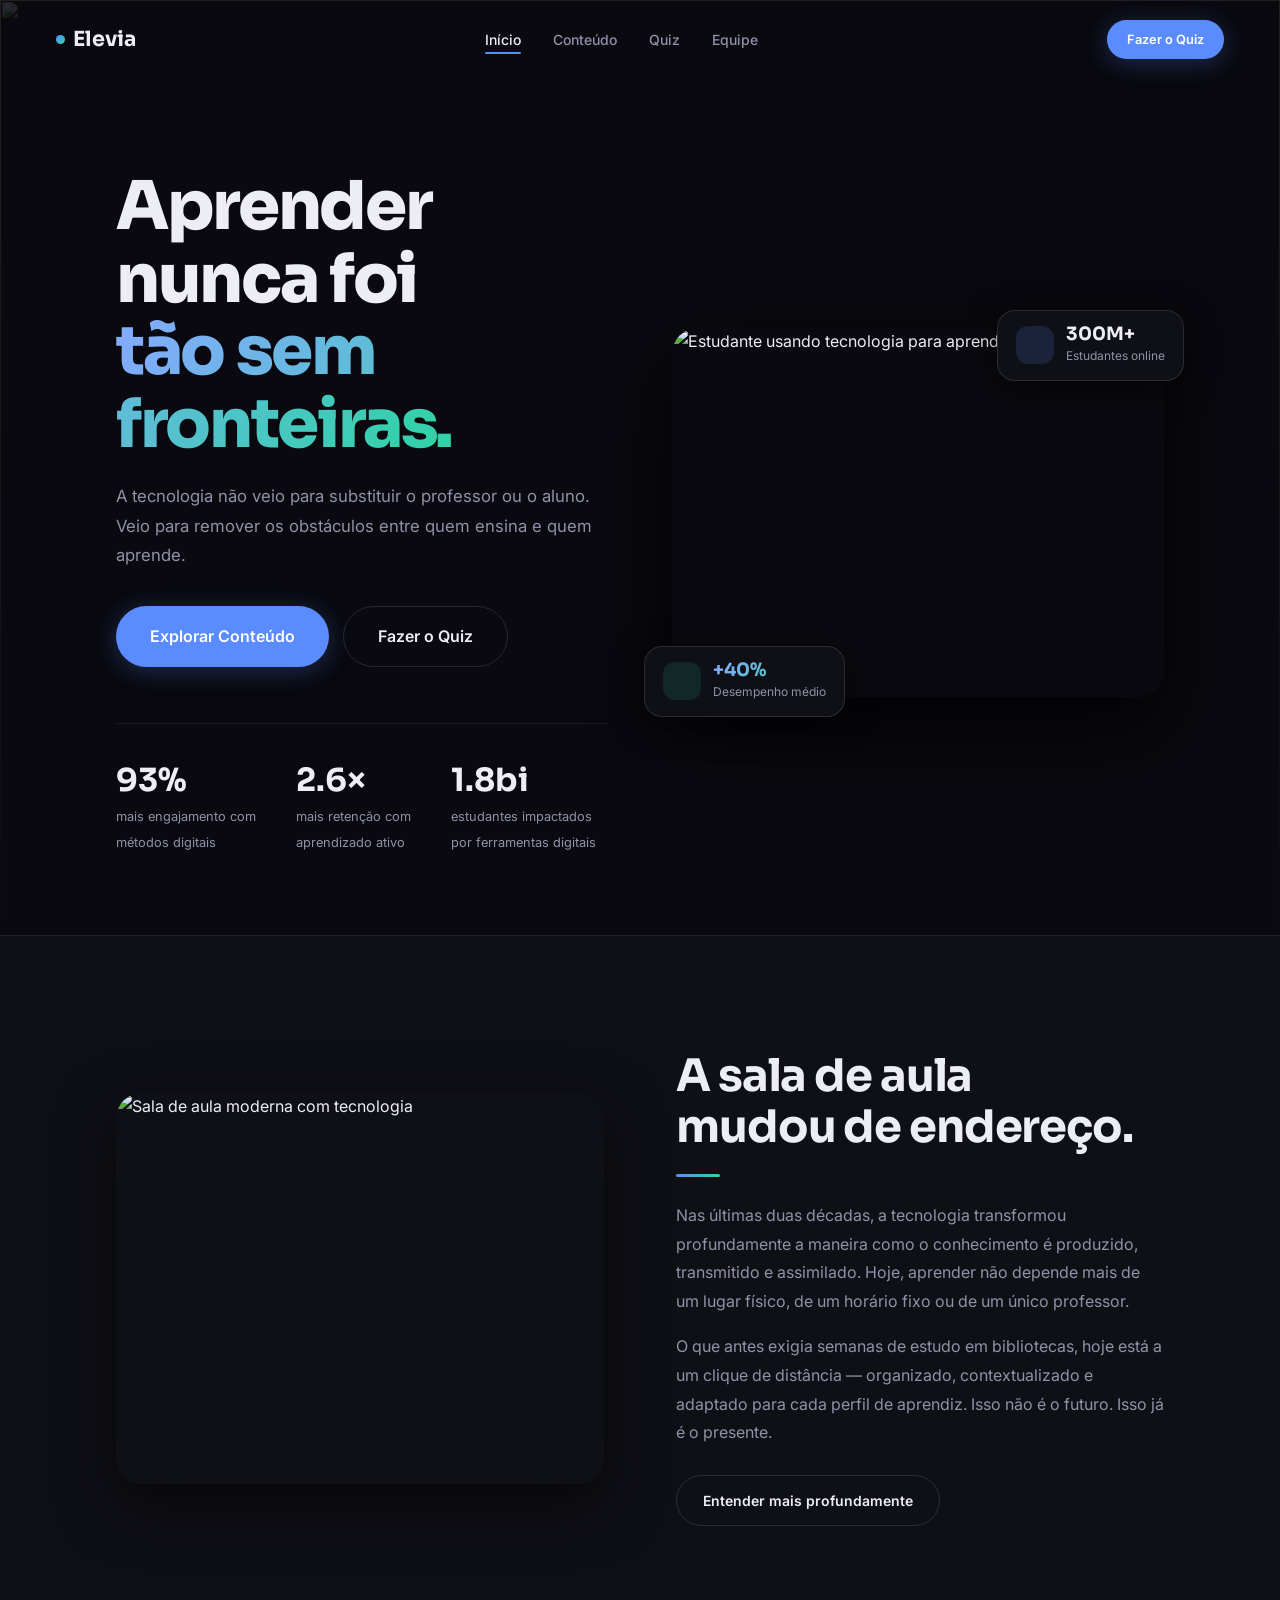
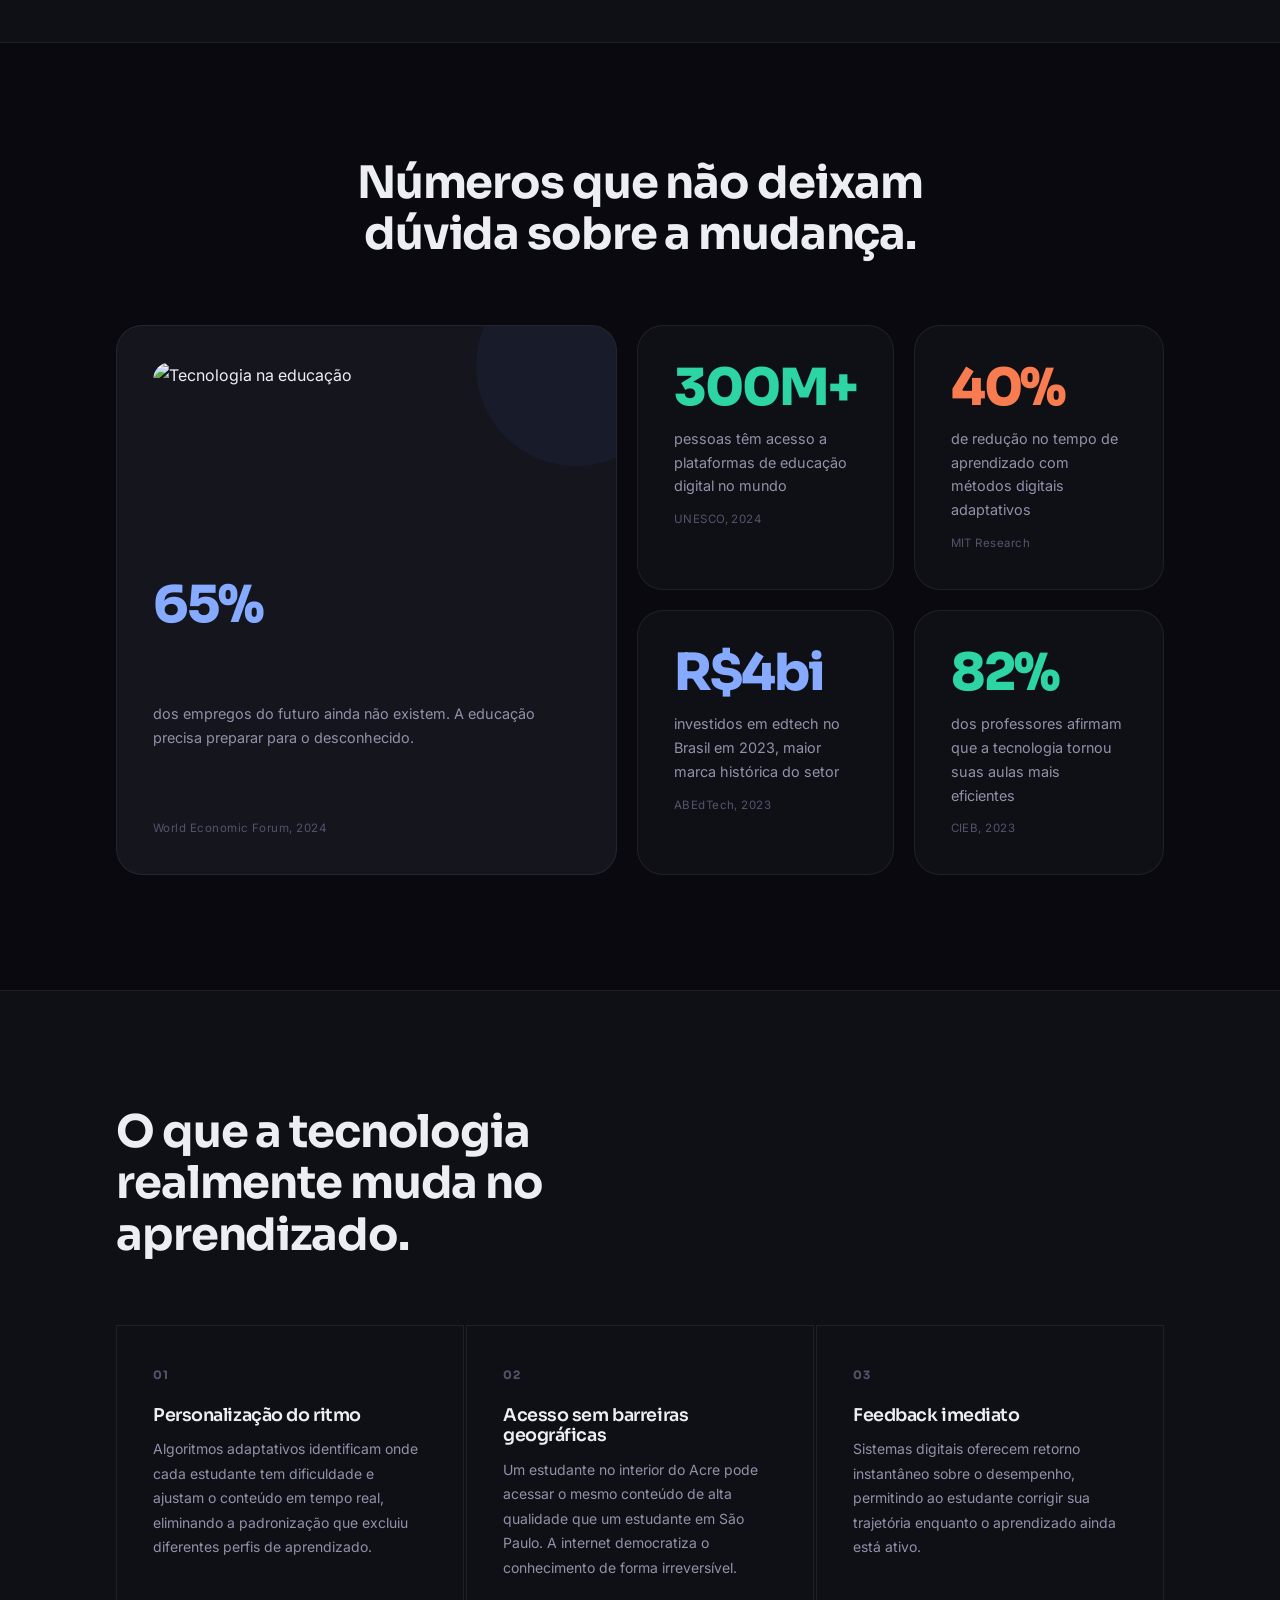
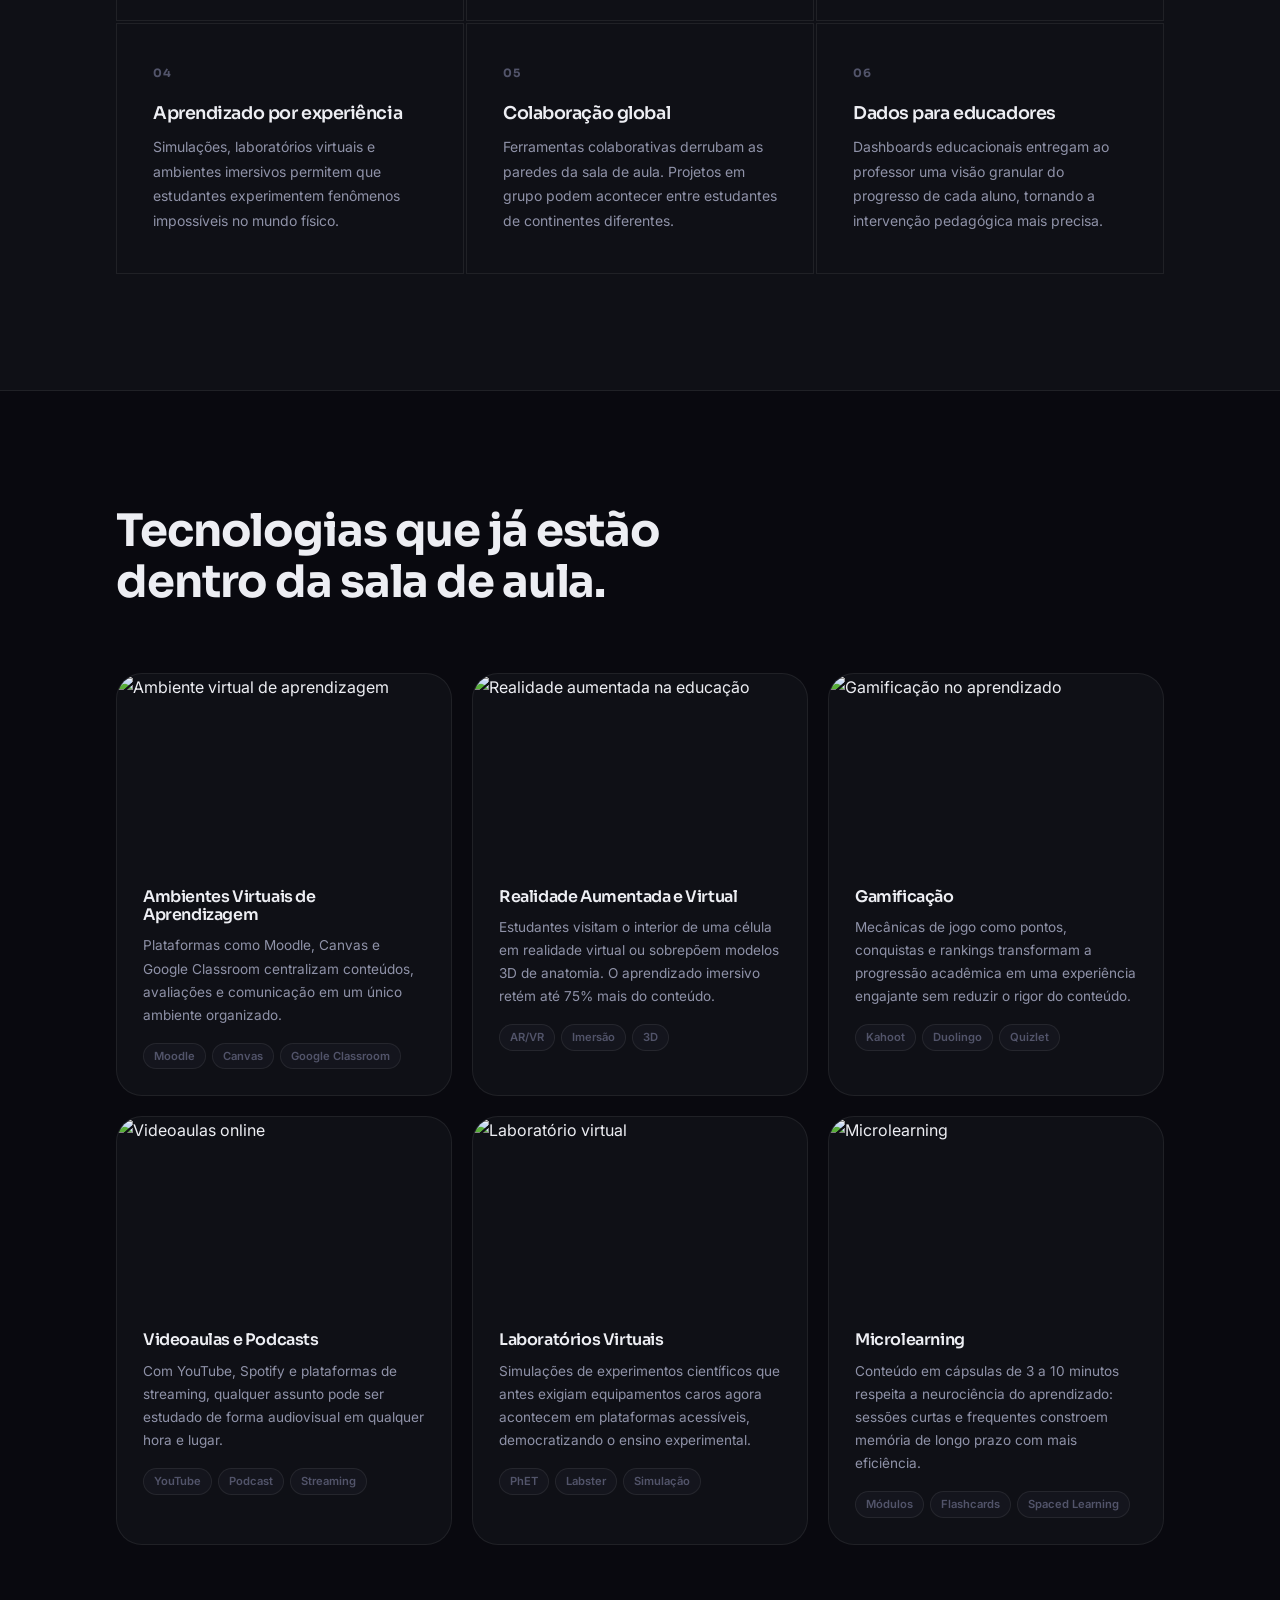
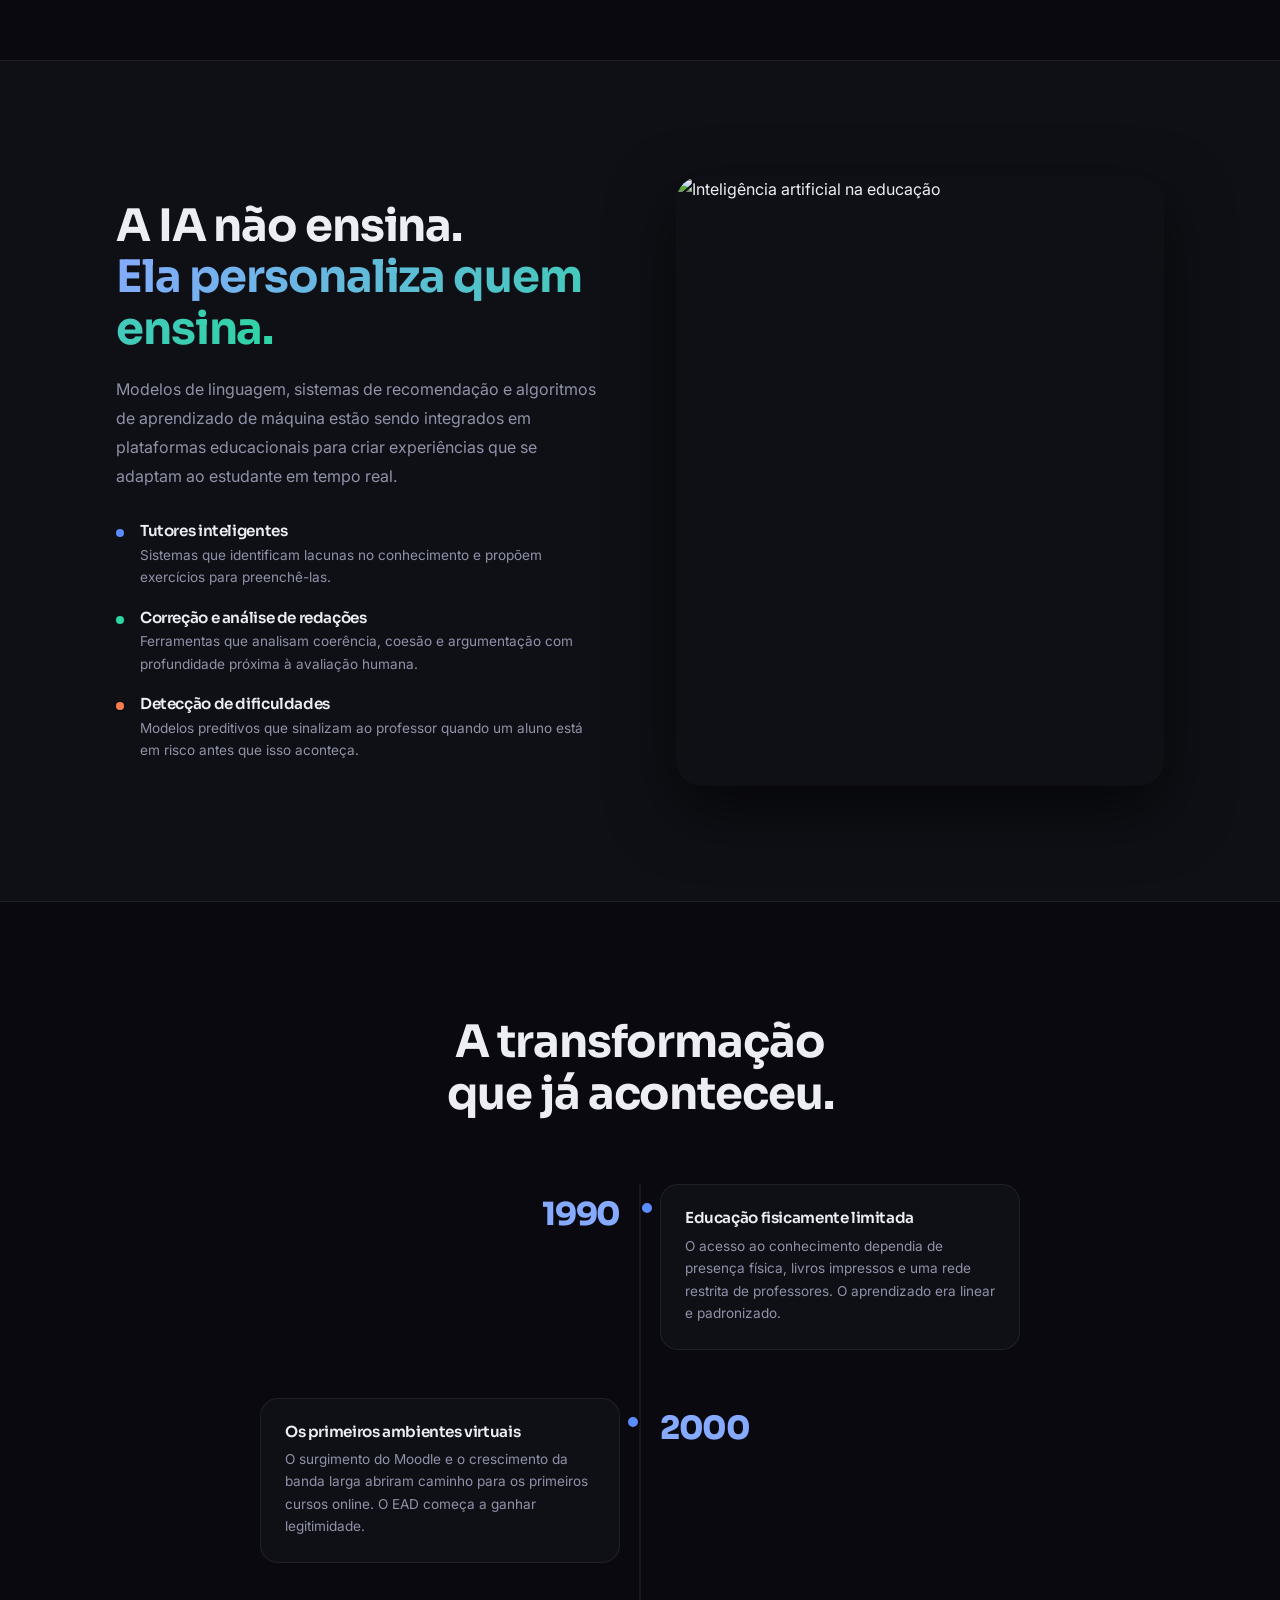
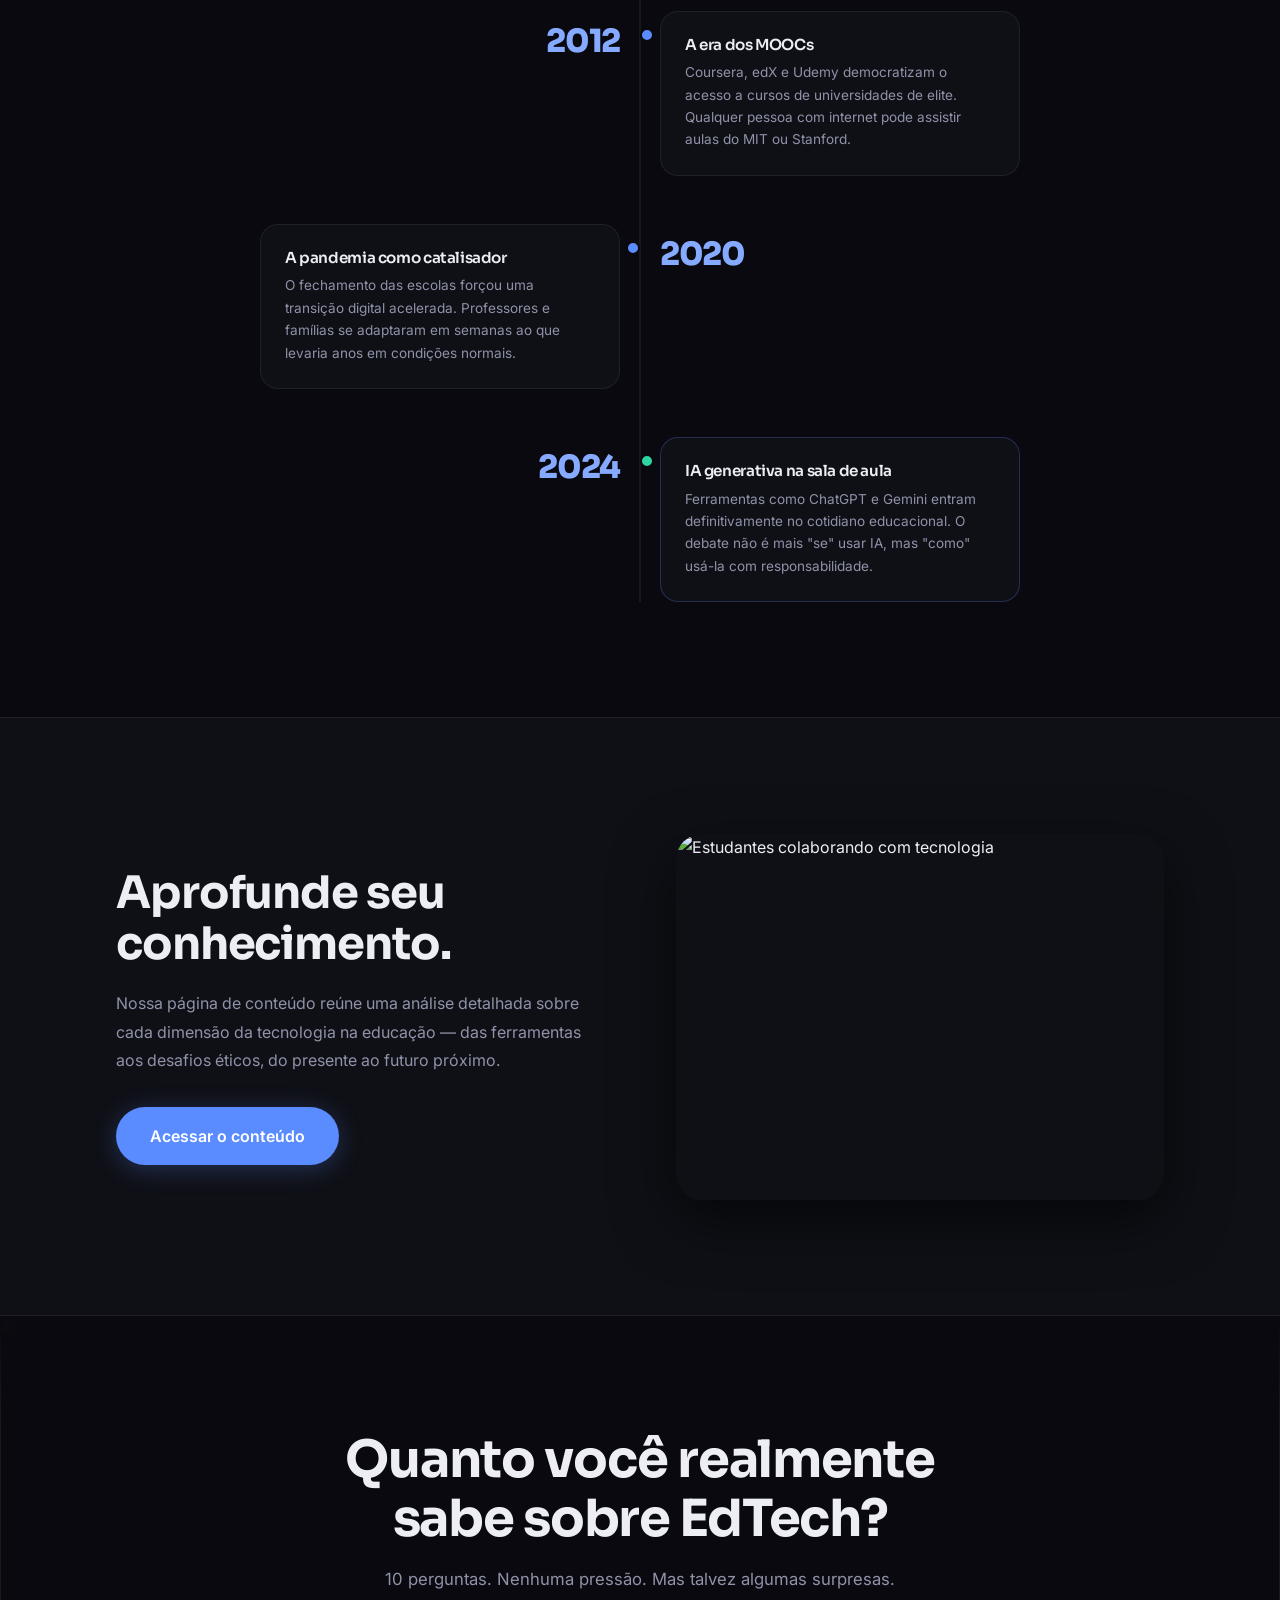
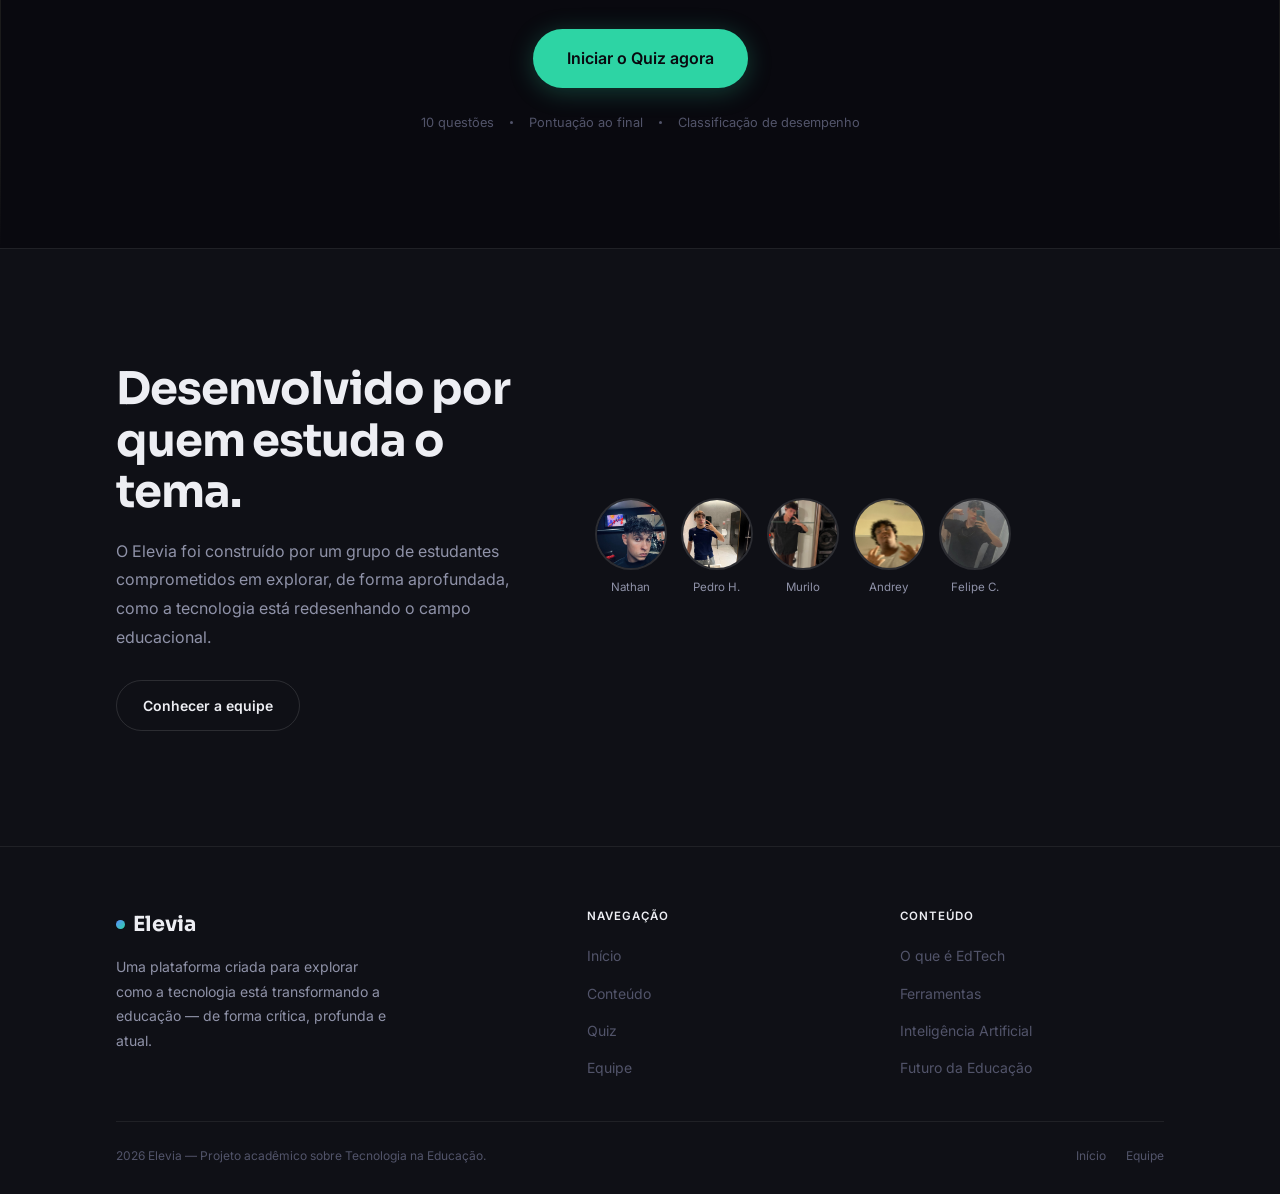
==== commit d3a3798e: "comecando esse trampo" ====
--- a/index.html
+++ b/index.html
@@ -46,7 +46,6 @@
     <div class="wrap">
       <div class="hero-in">
         <div class="hero-content">
-          <span class="badge badge-blue reveal">Projeto Educacional</span>
           <h1 class="hero-title reveal d1">
             Aprender nunca foi<br>
             <span class="grad-text">tão sem fronteiras.</span>
@@ -109,7 +108,6 @@
           <img src="https://images.unsplash.com/photo-1588072432836-e10032774350?w=900&q=80" alt="Sala de aula moderna com tecnologia">
         </div>
         <div class="intro-text">
-          <span class="badge badge-green reveal">Por que isso importa</span>
           <h2 class="reveal d1">A sala de aula<br>mudou de endereço.</h2>
           <div class="divider-line reveal d2"></div>
           <p class="reveal d2">
@@ -127,7 +125,6 @@
   <section class="stats-section section">
     <div class="wrap">
       <div class="stats-header">
-        <span class="badge badge-blue reveal">Dados relevantes</span>
         <h2 class="reveal d1">Números que não deixam<br>dúvida sobre a mudança.</h2>
       </div>
       <div class="stats-grid">
@@ -166,7 +163,6 @@
   <section class="benefits section">
     <div class="wrap">
       <div class="benefits-header">
-        <span class="badge badge-green reveal">Impacto real</span>
         <h2 class="reveal d1">O que a tecnologia<br>realmente muda no aprendizado.</h2>
       </div>
       <div class="benefits-grid">
@@ -207,7 +203,6 @@
   <section class="tech-section section">
     <div class="wrap">
       <div class="tech-header">
-        <span class="badge badge-blue reveal">Ferramentas do presente</span>
         <h2 class="reveal d1">Tecnologias que já estão<br>dentro da sala de aula.</h2>
       </div>
       <div class="tech-grid">
@@ -291,7 +286,6 @@
     <div class="wrap">
       <div class="ai-grid">
         <div class="ai-text">
-          <span class="badge badge-green reveal">Inteligência Artificial</span>
           <h2 class="reveal d1">A IA não ensina.<br><span class="grad-text">Ela personaliza quem ensina.</span></h2>
           <p class="reveal d2">
             Modelos de linguagem, sistemas de recomendação e algoritmos de aprendizado de máquina estão sendo integrados em plataformas educacionais para criar experiências que se adaptam ao estudante em tempo real.
@@ -330,7 +324,6 @@
   <section class="timeline-section section">
     <div class="wrap">
       <div class="timeline-header">
-        <span class="badge badge-blue reveal">Ontem e hoje</span>
         <h2 class="reveal d1">A transformação<br>que já aconteceu.</h2>
       </div>
       <div class="timeline">
@@ -377,7 +370,6 @@
     <div class="wrap">
       <div class="cta-content-inner">
         <div class="cta-content-text">
-          <span class="badge badge-green reveal">Material completo</span>
           <h2 class="reveal d1">Aprofunde seu<br>conhecimento.</h2>
           <p class="reveal d2">
             Nossa página de conteúdo reúne uma análise detalhada sobre cada dimensão da tecnologia na educação — das ferramentas aos desafios éticos, do presente ao futuro próximo.
@@ -397,7 +389,6 @@
     </div>
     <div class="wrap">
       <div class="quiz-cta-inner">
-        <span class="badge badge-blue reveal">Quiz interativo</span>
         <h2 class="reveal d1">Quanto você realmente<br>sabe sobre EdTech?</h2>
         <p class="reveal d2">10 perguntas. Nenhuma pressão. Mas talvez algumas surpresas.</p>
         <a href="bolo.html" class="btn btn-green btn-lg reveal d3">Iniciar o Quiz agora</a>
@@ -416,7 +407,6 @@
     <div class="wrap">
       <div class="team-preview-grid">
         <div class="team-text">
-          <span class="badge badge-blue reveal">Por trás do projeto</span>
           <h2 class="reveal d1">Desenvolvido por<br>quem estuda o tema.</h2>
           <p class="reveal d2">
             O Elevia foi construído por um grupo de estudantes comprometidos em explorar, de forma aprofundada, como a tecnologia está redesenhando o campo educacional.
@@ -432,7 +422,7 @@
           </div>
           <div class="t-avatar-item">
             <div class="t-avatar">
-              <img src="css/PH.jpeg" alt="Pedro Henrique">
+              <img src="css/Felipe.jpeg" alt="Pedro Henrique">
             </div>
             <span class="t-avatar-name">Pedro H.</span>
           </div>
@@ -450,7 +440,7 @@
           </div>
           <div class="t-avatar-item">
             <div class="t-avatar">
-              <img src="css/Felipe.jpeg" alt="Felipe Carvalho">
+              <img src="css/PH.jpeg" alt="Felipe Carvalho">
             </div>
             <span class="t-avatar-name">Felipe C.</span>
           </div>
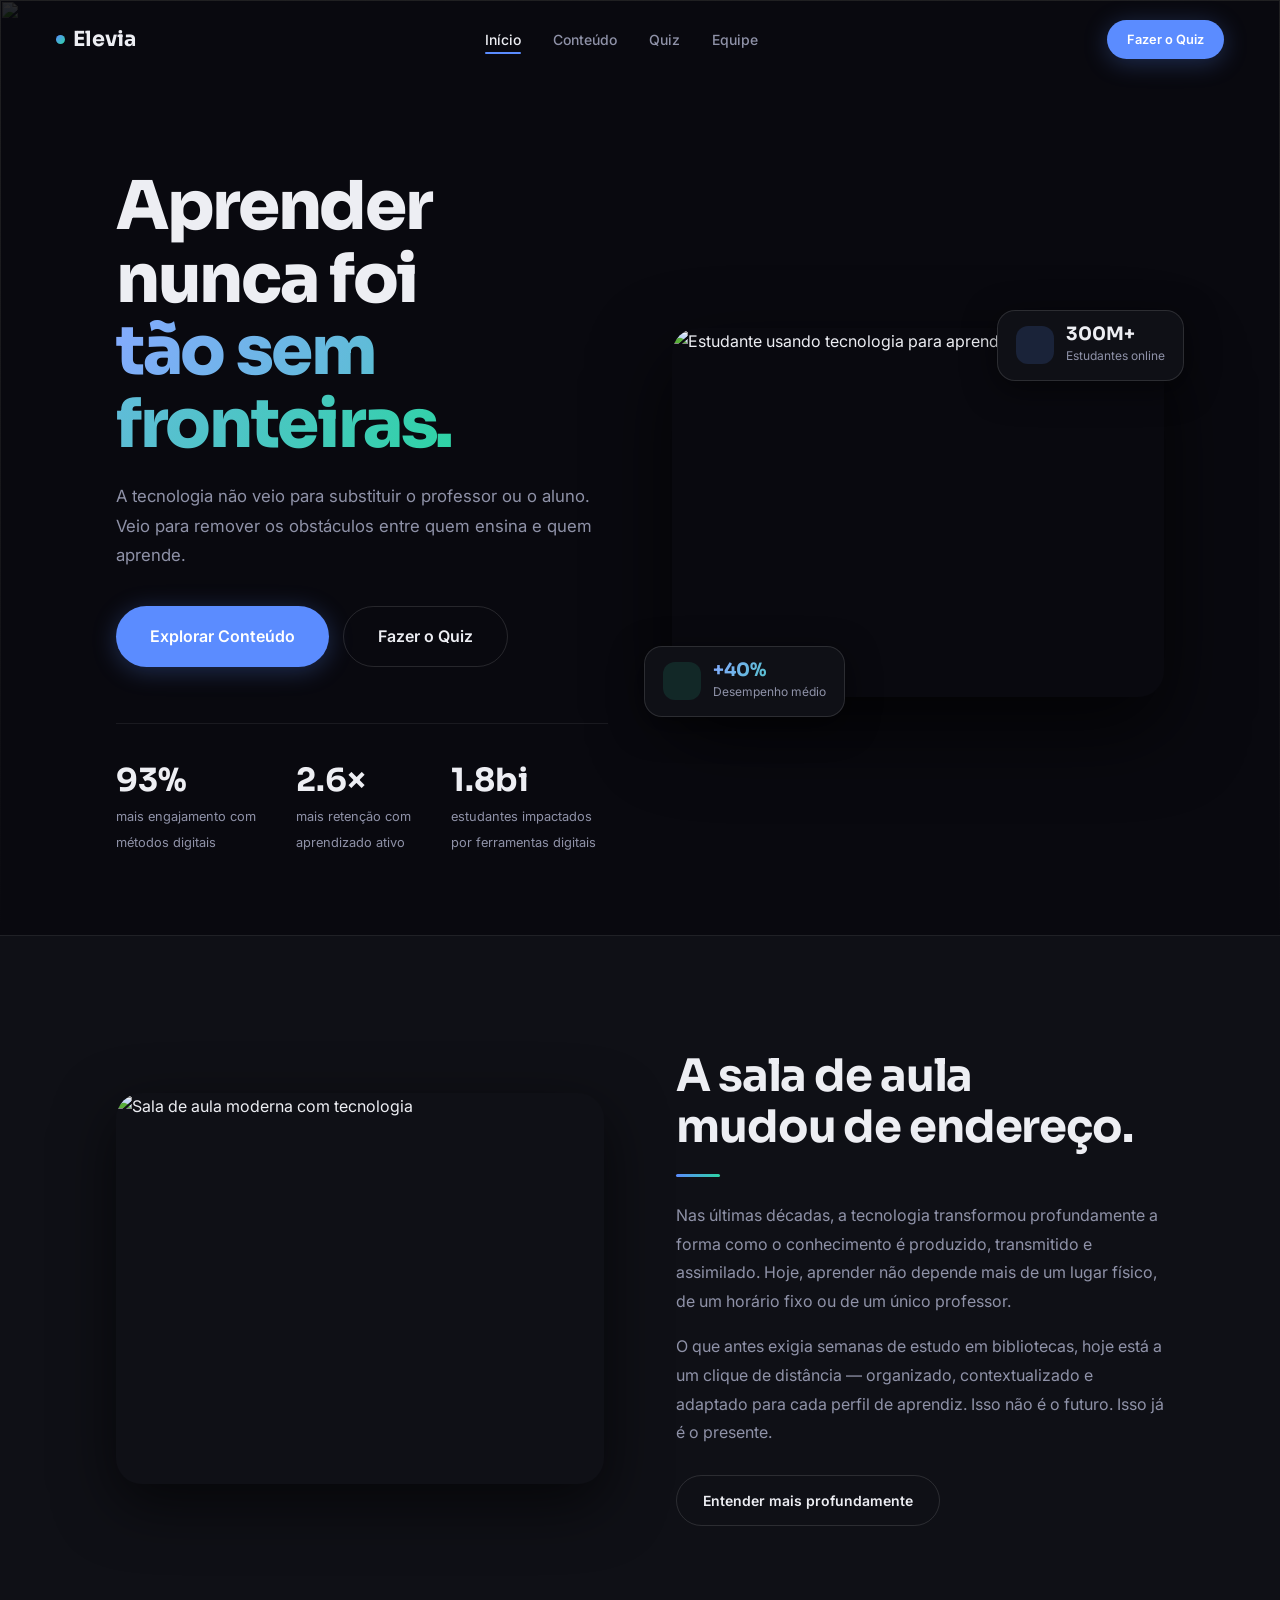
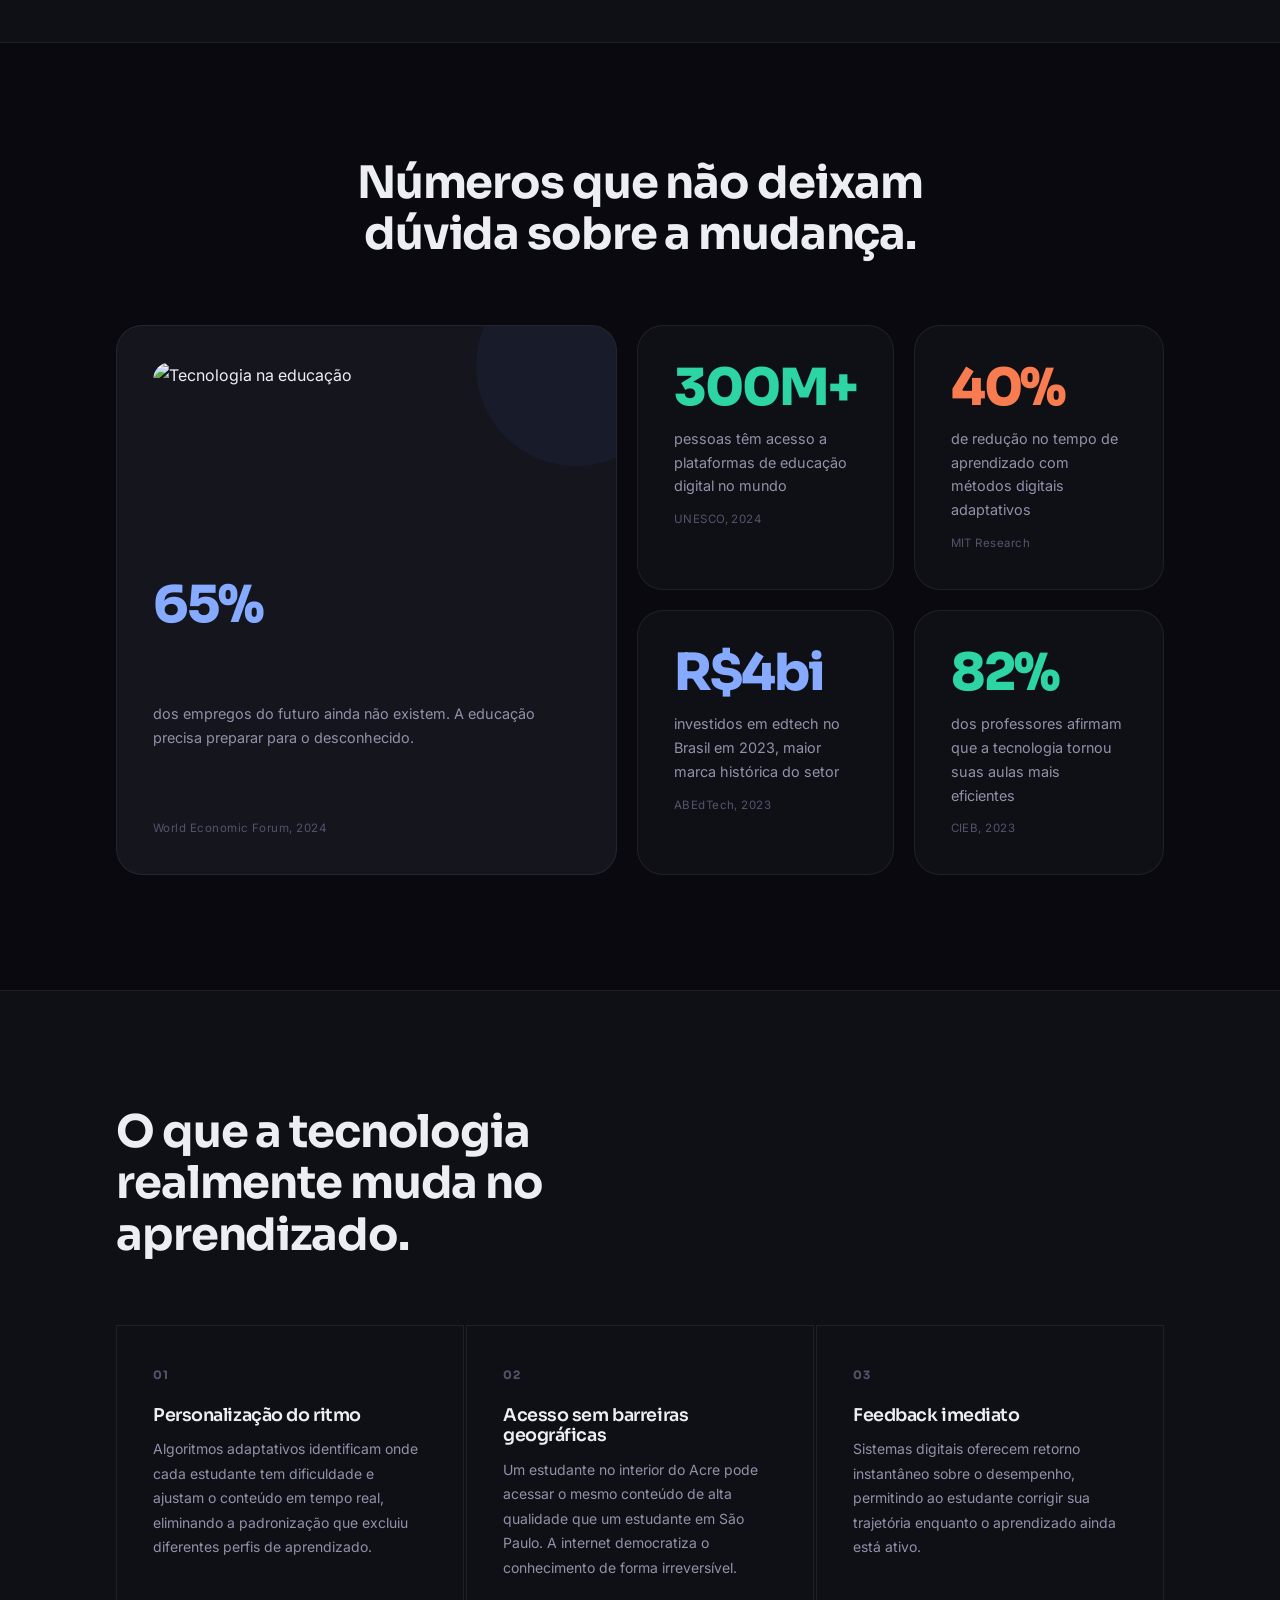
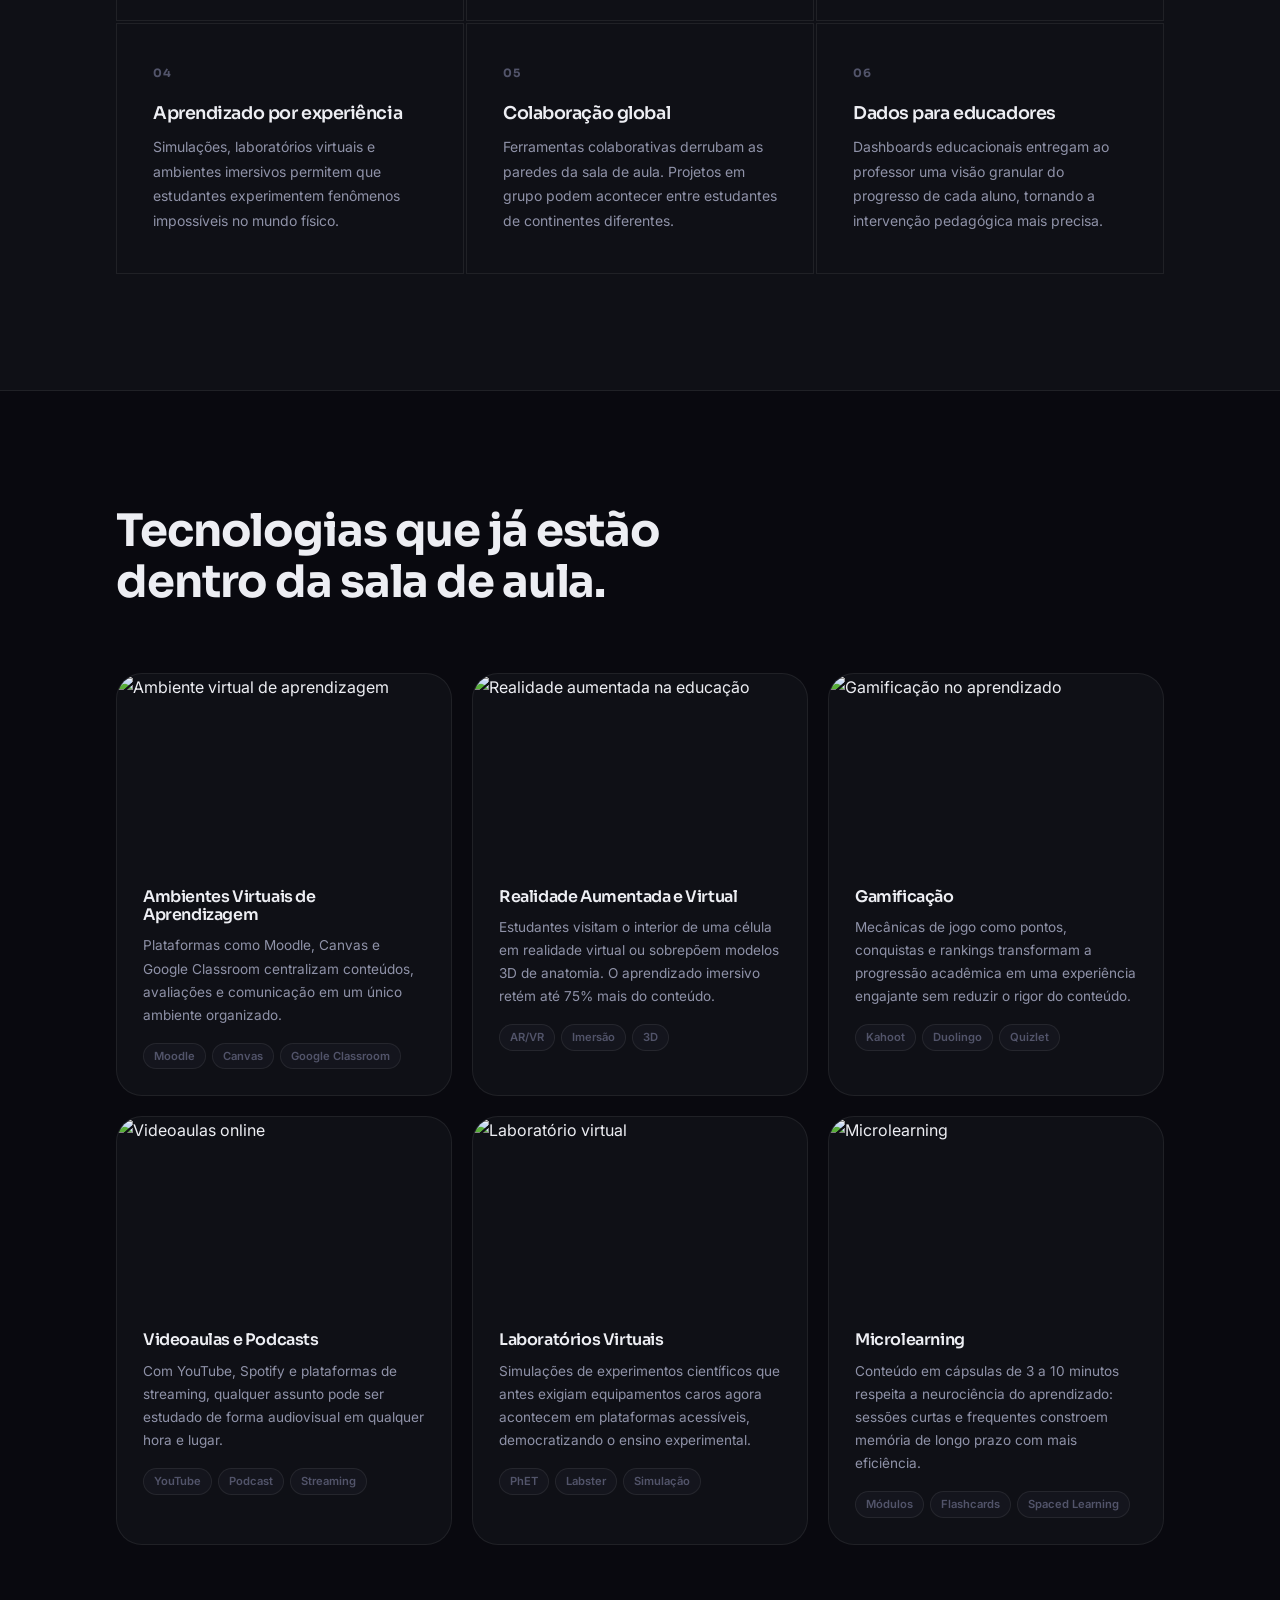
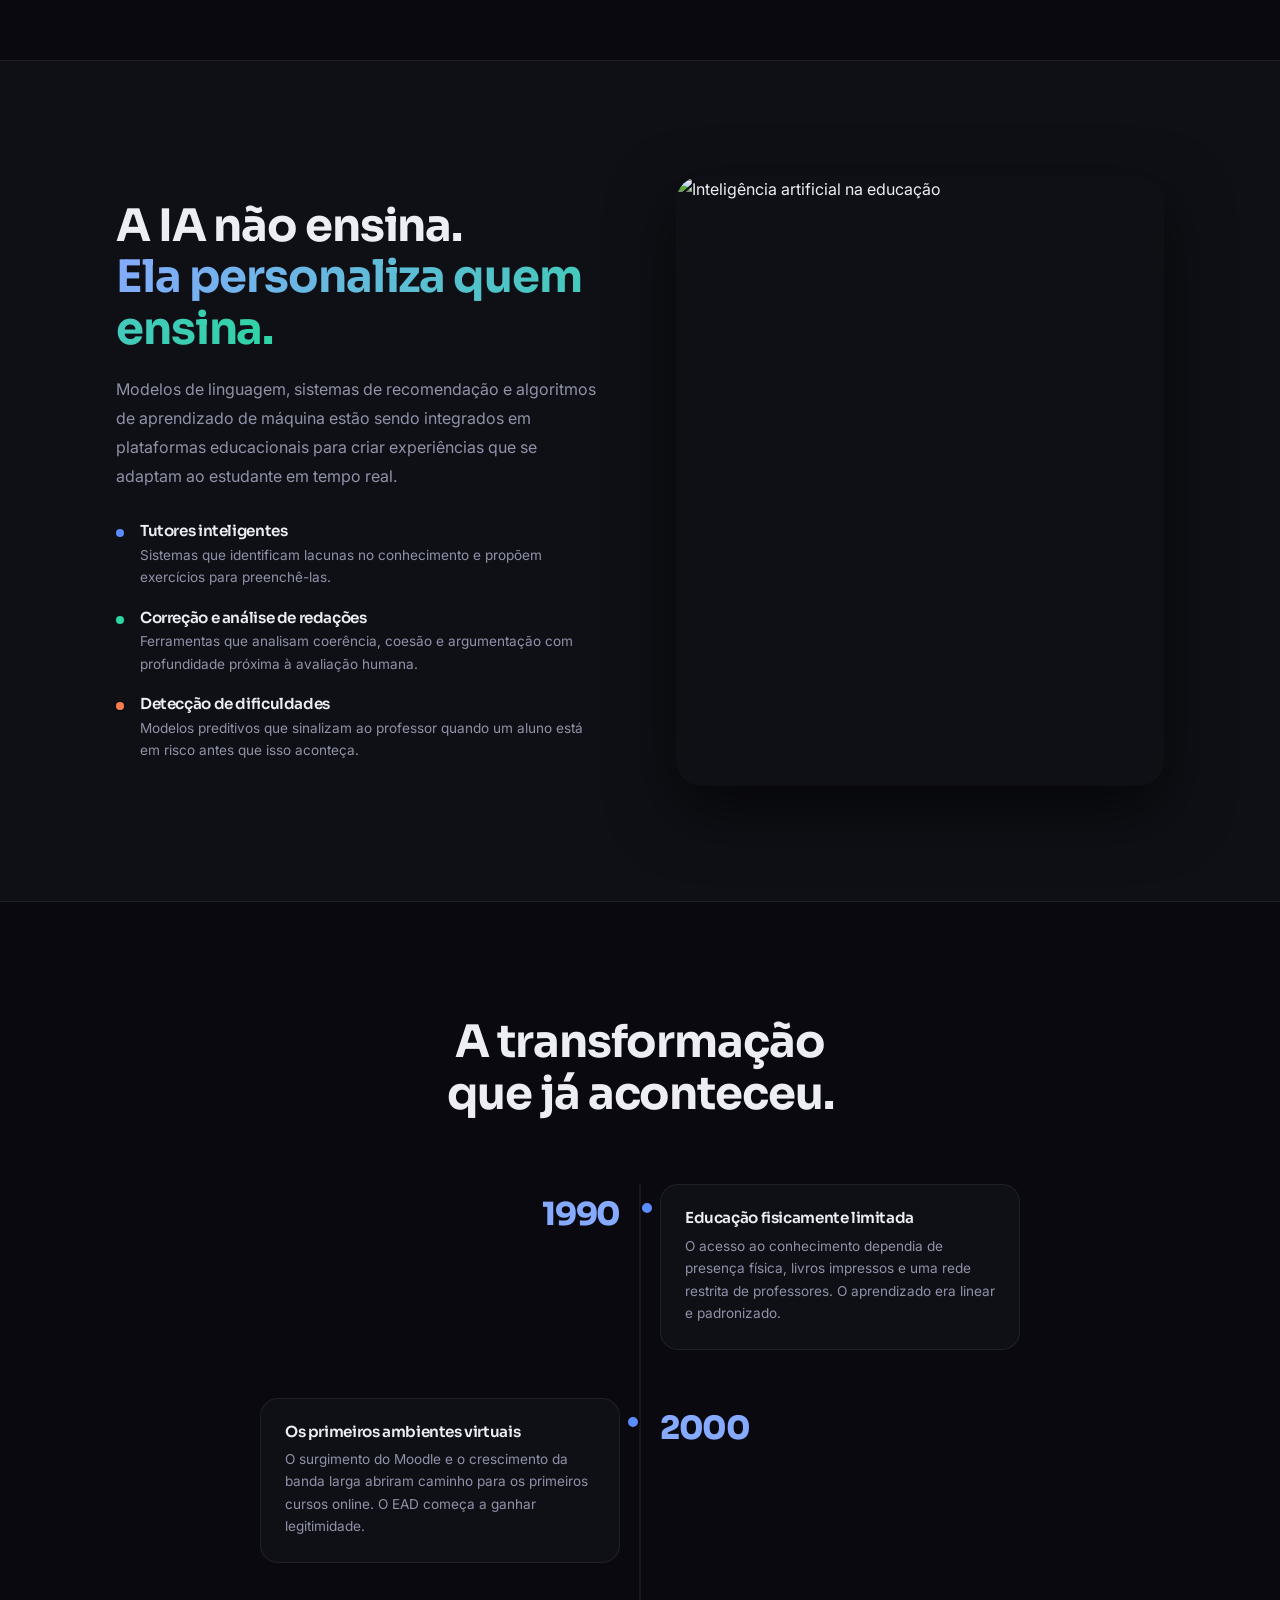
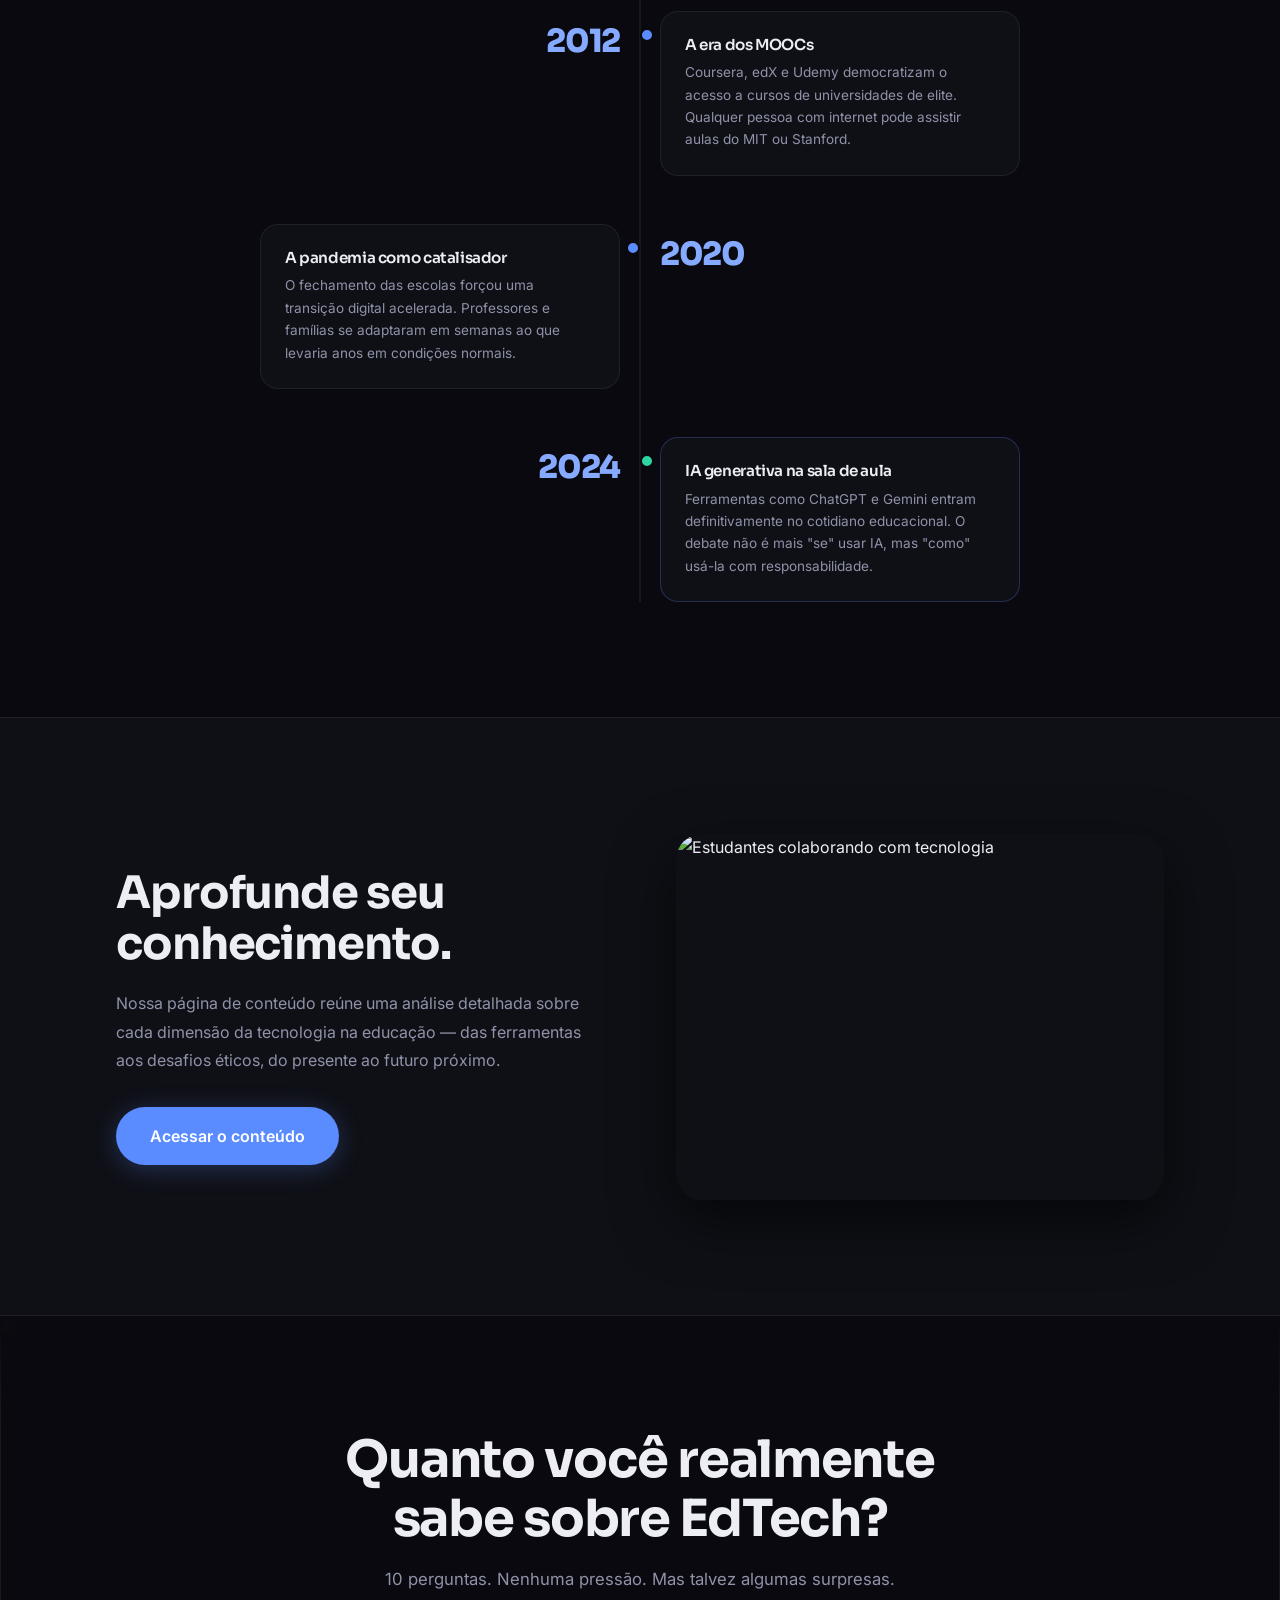
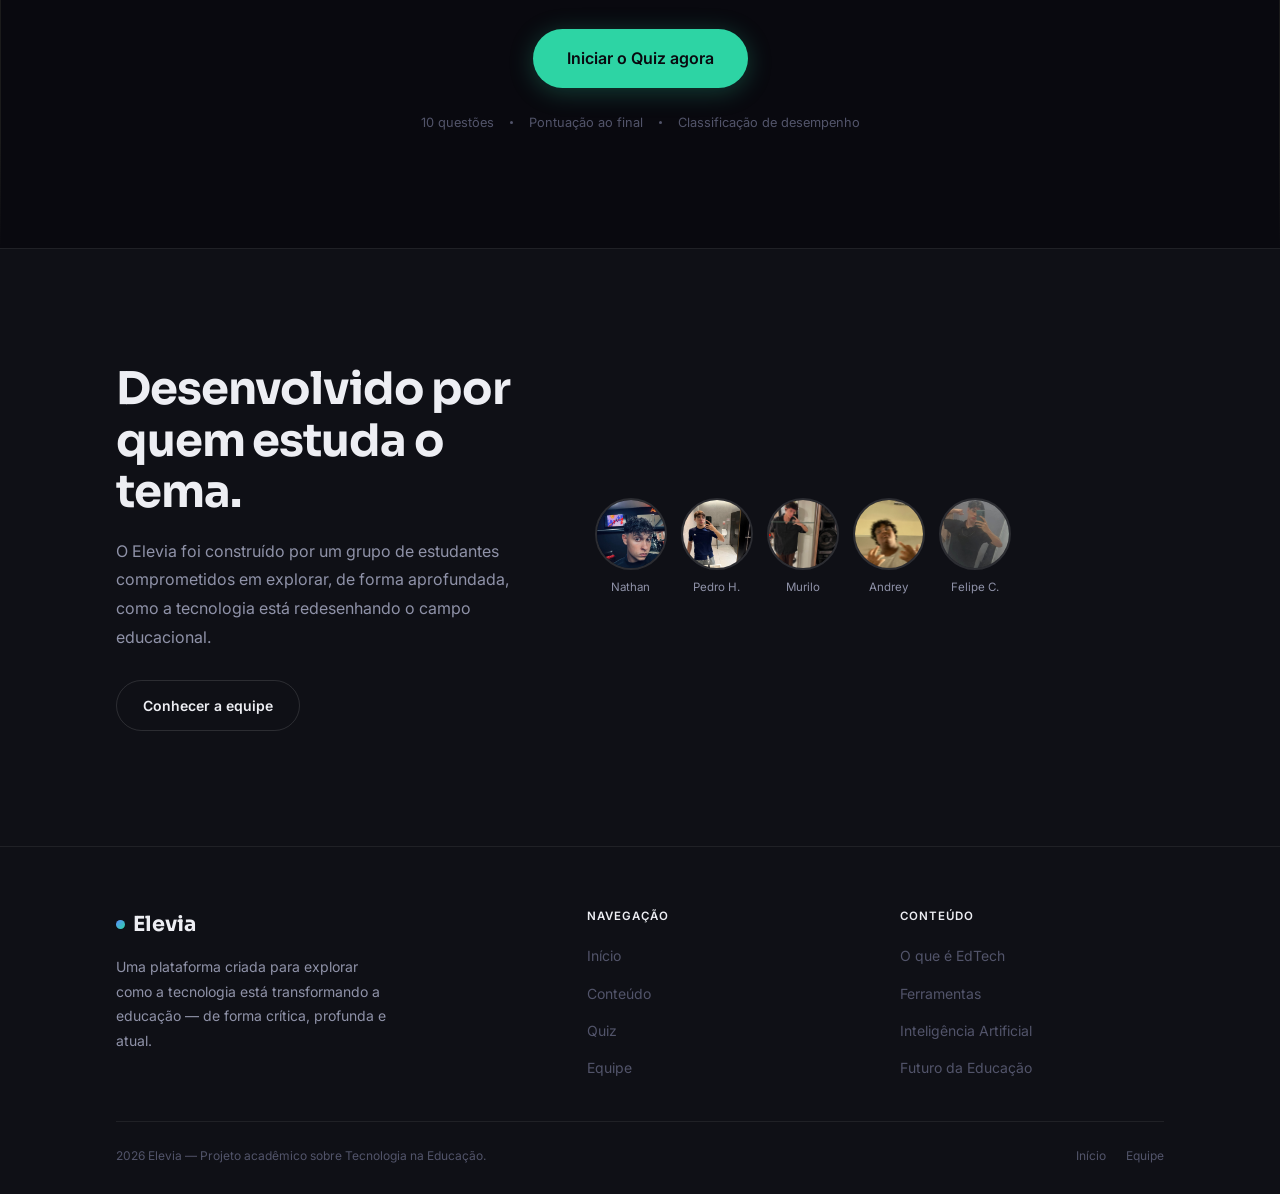
==== commit 09d48ed8: "revisao de texto" ====
--- a/index.html
+++ b/index.html
@@ -3,7 +3,7 @@
 <head>
   <meta charset="UTF-8">
   <meta name="viewport" content="width=device-width, initial-scale=1.0">
-  <meta name="description" content="Elevia — Explorando como a tecnologia transforma a educação no século XXI.">
+  <meta name="description" content="Elevia — Tecnologia transformando a educação no século XXI.">
   <title>Elevia | Tecnologia que Eleva o Aprendizado</title>
   <link rel="stylesheet" href="css/style.css">
   <link rel="stylesheet" href="css/heroin.css">
@@ -46,19 +46,19 @@
     <div class="wrap">
       <div class="hero-in">
         <div class="hero-content">
-          <h1 class="hero-title reveal d1">
+          <h1 class="hero-title">
             Aprender nunca foi<br>
             <span class="grad-text">tão sem fronteiras.</span>
           </h1>
-          <p class="hero-sub reveal d2">
+          <p class="hero-sub">
             A tecnologia não veio para substituir o professor ou o aluno.
             Veio para remover os obstáculos entre quem ensina e quem aprende.
           </p>
-          <div class="hero-btns reveal d3">
+          <div class="hero-btns">
             <a href="conteudasso.html" class="btn btn-primary btn-lg">Explorar Conteúdo</a>
             <a href="bolo.html" class="btn btn-outline btn-lg">Fazer o Quiz</a>
           </div>
-          <div class="hero-stats reveal d4">
+          <div class="hero-stats">
             <div>
               <span class="hstat-val">93%</span>
               <span class="hstat-label">mais engajamento com<br>métodos digitais</span>
@@ -74,7 +74,7 @@
           </div>
         </div>
 
-        <div class="hero-img-col reveal d2">
+        <div class="hero-img-col">
           <div class="hero-img-wrap">
             <img src="https://images.unsplash.com/photo-1503676260728-1c00da094a0b?w=900&q=80" alt="Estudante usando tecnologia para aprender">
           </div>
@@ -104,19 +104,19 @@
   <section class="intro section">
     <div class="wrap">
       <div class="intro-grid">
-        <div class="intro-img reveal">
+        <div class="intro-img">
           <img src="https://images.unsplash.com/photo-1588072432836-e10032774350?w=900&q=80" alt="Sala de aula moderna com tecnologia">
         </div>
         <div class="intro-text">
-          <h2 class="reveal d1">A sala de aula<br>mudou de endereço.</h2>
-          <div class="divider-line reveal d2"></div>
-          <p class="reveal d2">
-            Nas últimas duas décadas, a tecnologia transformou profundamente a maneira como o conhecimento é produzido, transmitido e assimilado. Hoje, aprender não depende mais de um lugar físico, de um horário fixo ou de um único professor.
-          </p>
-          <p class="reveal d3">
+          <h2 class="reveal">A sala de aula<br>mudou de endereço.</h2>
+          <div class="divider-line"></div>
+          <p class="reveal">
+            Nas últimas décadas, a tecnologia transformou profundamente a forma como o conhecimento é produzido, transmitido e assimilado. Hoje, aprender não depende mais de um lugar físico, de um horário fixo ou de um único professor.
+          </p>
+          <p class="reveal">
             O que antes exigia semanas de estudo em bibliotecas, hoje está a um clique de distância — organizado, contextualizado e adaptado para cada perfil de aprendiz. Isso não é o futuro. Isso já é o presente.
           </p>
-          <a href="conteudasso.html" class="btn btn-outline reveal d4">Entender mais profundamente</a>
+          <a href="conteudasso.html" class="btn btn-outline">Entender mais profundamente</a>
         </div>
       </div>
     </div>
@@ -125,10 +125,10 @@
   <section class="stats-section section">
     <div class="wrap">
       <div class="stats-header">
-        <h2 class="reveal d1">Números que não deixam<br>dúvida sobre a mudança.</h2>
+        <h2 class="reveal">Números que não deixam<br>dúvida sobre a mudança.</h2>
       </div>
       <div class="stats-grid">
-        <div class="scard scard-featured reveal">
+        <div class="scard scard-featured">
           <div class="scard-img">
             <img src="https://images.unsplash.com/photo-1516321318423-f06f85e504b3?w=800&q=80" alt="Tecnologia na educação">
           </div>
@@ -136,22 +136,22 @@
           <p>dos empregos do futuro ainda não existem. A educação precisa preparar para o desconhecido.</p>
           <span class="scard-source">World Economic Forum, 2024</span>
         </div>
-        <div class="scard reveal d1">
+        <div class="scard">
           <div class="scard-num scard-num-green">300M+</div>
           <p>pessoas têm acesso a plataformas de educação digital no mundo</p>
           <span class="scard-source">UNESCO, 2024</span>
         </div>
-        <div class="scard reveal d2">
+        <div class="scard">
           <div class="scard-num scard-num-orange">40%</div>
           <p>de redução no tempo de aprendizado com métodos digitais adaptativos</p>
           <span class="scard-source">MIT Research</span>
         </div>
-        <div class="scard reveal d3">
+        <div class="scard">
           <div class="scard-num scard-num-blue">R$4bi</div>
           <p>investidos em edtech no Brasil em 2023, maior marca histórica do setor</p>
           <span class="scard-source">ABEdTech, 2023</span>
         </div>
-        <div class="scard reveal d4">
+        <div class="scard">
           <div class="scard-num scard-num-green">82%</div>
           <p>dos professores afirmam que a tecnologia tornou suas aulas mais eficientes</p>
           <span class="scard-source">CIEB, 2023</span>
@@ -163,35 +163,35 @@
   <section class="benefits section">
     <div class="wrap">
       <div class="benefits-header">
-        <h2 class="reveal d1">O que a tecnologia<br>realmente muda no aprendizado.</h2>
+        <h2 class="reveal">O que a tecnologia<br>realmente muda no aprendizado.</h2>
       </div>
       <div class="benefits-grid">
-        <div class="bcard reveal">
+        <div class="bcard">
           <div class="bcard-num">01</div>
           <h3>Personalização do ritmo</h3>
           <p>Algoritmos adaptativos identificam onde cada estudante tem dificuldade e ajustam o conteúdo em tempo real, eliminando a padronização que excluiu diferentes perfis de aprendizado.</p>
         </div>
-        <div class="bcard reveal d1">
+        <div class="bcard">
           <div class="bcard-num">02</div>
           <h3>Acesso sem barreiras geográficas</h3>
           <p>Um estudante no interior do Acre pode acessar o mesmo conteúdo de alta qualidade que um estudante em São Paulo. A internet democratiza o conhecimento de forma irreversível.</p>
         </div>
-        <div class="bcard reveal d2">
+        <div class="bcard">
           <div class="bcard-num">03</div>
           <h3>Feedback imediato</h3>
           <p>Sistemas digitais oferecem retorno instantâneo sobre o desempenho, permitindo ao estudante corrigir sua trajetória enquanto o aprendizado ainda está ativo.</p>
         </div>
-        <div class="bcard reveal d3">
+        <div class="bcard">
           <div class="bcard-num">04</div>
           <h3>Aprendizado por experiência</h3>
           <p>Simulações, laboratórios virtuais e ambientes imersivos permitem que estudantes experimentem fenômenos impossíveis no mundo físico.</p>
         </div>
-        <div class="bcard reveal d4">
+        <div class="bcard">
           <div class="bcard-num">05</div>
           <h3>Colaboração global</h3>
           <p>Ferramentas colaborativas derrubam as paredes da sala de aula. Projetos em grupo podem acontecer entre estudantes de continentes diferentes.</p>
         </div>
-        <div class="bcard reveal d5">
+        <div class="bcard">
           <div class="bcard-num">06</div>
           <h3>Dados para educadores</h3>
           <p>Dashboards educacionais entregam ao professor uma visão granular do progresso de cada aluno, tornando a intervenção pedagógica mais precisa.</p>
@@ -203,10 +203,10 @@
   <section class="tech-section section">
     <div class="wrap">
       <div class="tech-header">
-        <h2 class="reveal d1">Tecnologias que já estão<br>dentro da sala de aula.</h2>
+        <h2 class="reveal">Tecnologias que já estão<br>dentro da sala de aula.</h2>
       </div>
       <div class="tech-grid">
-        <article class="tcard reveal">
+        <article class="tcard">
           <div class="tcard-img">
             <img src="https://images.unsplash.com/photo-1598618443855-232ee0f819f6?w=700&q=80" alt="Ambiente virtual de aprendizagem">
           </div>
@@ -218,7 +218,7 @@
             </div>
           </div>
         </article>
-        <article class="tcard reveal d1">
+        <article class="tcard">
           <div class="tcard-img">
             <img src="https://images.unsplash.com/photo-1593642632559-0c6d3fc62b89?w=700&q=80" alt="Realidade aumentada na educação">
           </div>
@@ -230,7 +230,7 @@
             </div>
           </div>
         </article>
-        <article class="tcard reveal d2">
+        <article class="tcard">
           <div class="tcard-img">
             <img src="https://images.unsplash.com/photo-1511512578047-dfb367046420?w=700&q=80" alt="Gamificação no aprendizado">
           </div>
@@ -242,7 +242,7 @@
             </div>
           </div>
         </article>
-        <article class="tcard reveal d3">
+        <article class="tcard">
           <div class="tcard-img">
             <img src="https://images.unsplash.com/photo-1434030216411-0b793f4b4173?w=700&q=80" alt="Videoaulas online">
           </div>
@@ -254,7 +254,7 @@
             </div>
           </div>
         </article>
-        <article class="tcard reveal d4">
+        <article class="tcard">
           <div class="tcard-img">
             <img src="https://images.unsplash.com/photo-1507003211169-0a1dd7228f2d?w=700&q=80" alt="Laboratório virtual">
           </div>
@@ -266,7 +266,7 @@
             </div>
           </div>
         </article>
-        <article class="tcard reveal d5">
+        <article class="tcard">
           <div class="tcard-img">
             <img src="https://images.unsplash.com/photo-1456513080510-7bf3a84b82f8?w=700&q=80" alt="Microlearning">
           </div>
@@ -286,26 +286,26 @@
     <div class="wrap">
       <div class="ai-grid">
         <div class="ai-text">
-          <h2 class="reveal d1">A IA não ensina.<br><span class="grad-text">Ela personaliza quem ensina.</span></h2>
-          <p class="reveal d2">
+          <h2 class="reveal">A IA não ensina.<br><span class="grad-text">Ela personaliza quem ensina.</span></h2>
+          <p class="reveal">
             Modelos de linguagem, sistemas de recomendação e algoritmos de aprendizado de máquina estão sendo integrados em plataformas educacionais para criar experiências que se adaptam ao estudante em tempo real.
           </p>
           <div class="ai-points">
-            <div class="ai-point reveal d2">
+            <div class="ai-point">
               <div class="ai-point-dot dot-blue"></div>
               <div>
                 <h4>Tutores inteligentes</h4>
                 <p>Sistemas que identificam lacunas no conhecimento e propõem exercícios para preenchê-las.</p>
               </div>
             </div>
-            <div class="ai-point reveal d3">
+            <div class="ai-point">
               <div class="ai-point-dot dot-green"></div>
               <div>
                 <h4>Correção e análise de redações</h4>
                 <p>Ferramentas que analisam coerência, coesão e argumentação com profundidade próxima à avaliação humana.</p>
               </div>
             </div>
-            <div class="ai-point reveal d4">
+            <div class="ai-point">
               <div class="ai-point-dot dot-orange"></div>
               <div>
                 <h4>Detecção de dificuldades</h4>
@@ -314,7 +314,7 @@
             </div>
           </div>
         </div>
-        <div class="ai-img-wrap reveal d2">
+        <div class="ai-img-wrap">
           <img src="https://images.unsplash.com/photo-1677442135703-1787eea5ce01?w=800&q=80" alt="Inteligência artificial na educação">
         </div>
       </div>
@@ -324,38 +324,38 @@
   <section class="timeline-section section">
     <div class="wrap">
       <div class="timeline-header">
-        <h2 class="reveal d1">A transformação<br>que já aconteceu.</h2>
+        <h2 class="reveal">A transformação<br>que já aconteceu.</h2>
       </div>
       <div class="timeline">
-        <div class="tl-item reveal">
+        <div class="tl-item">
           <div class="tl-year">1990</div>
           <div class="tl-card">
             <h3>Educação fisicamente limitada</h3>
             <p>O acesso ao conhecimento dependia de presença física, livros impressos e uma rede restrita de professores. O aprendizado era linear e padronizado.</p>
           </div>
         </div>
-        <div class="tl-item tl-item--flip reveal d1">
+        <div class="tl-item tl-item--flip">
           <div class="tl-year">2000</div>
           <div class="tl-card">
             <h3>Os primeiros ambientes virtuais</h3>
             <p>O surgimento do Moodle e o crescimento da banda larga abriram caminho para os primeiros cursos online. O EAD começa a ganhar legitimidade.</p>
           </div>
         </div>
-        <div class="tl-item reveal d2">
+        <div class="tl-item">
           <div class="tl-year">2012</div>
           <div class="tl-card">
             <h3>A era dos MOOCs</h3>
             <p>Coursera, edX e Udemy democratizam o acesso a cursos de universidades de elite. Qualquer pessoa com internet pode assistir aulas do MIT ou Stanford.</p>
           </div>
         </div>
-        <div class="tl-item tl-item--flip reveal d3">
+        <div class="tl-item tl-item--flip">
           <div class="tl-year">2020</div>
           <div class="tl-card">
             <h3>A pandemia como catalisador</h3>
             <p>O fechamento das escolas forçou uma transição digital acelerada. Professores e famílias se adaptaram em semanas ao que levaria anos em condições normais.</p>
           </div>
         </div>
-        <div class="tl-item reveal d4">
+        <div class="tl-item">
           <div class="tl-year">2024</div>
           <div class="tl-card tl-card--now">
             <h3>IA generativa na sala de aula</h3>
@@ -370,13 +370,13 @@
     <div class="wrap">
       <div class="cta-content-inner">
         <div class="cta-content-text">
-          <h2 class="reveal d1">Aprofunde seu<br>conhecimento.</h2>
-          <p class="reveal d2">
+          <h2 class="reveal">Aprofunde seu<br>conhecimento.</h2>
+          <p class="reveal">
             Nossa página de conteúdo reúne uma análise detalhada sobre cada dimensão da tecnologia na educação — das ferramentas aos desafios éticos, do presente ao futuro próximo.
           </p>
-          <a href="conteudasso.html" class="btn btn-primary btn-lg reveal d3">Acessar o conteúdo</a>
-        </div>
-        <div class="cta-img reveal d2">
+          <a href="conteudasso.html" class="btn btn-primary btn-lg">Acessar o conteúdo</a>
+        </div>
+        <div class="cta-img">
           <img src="https://images.unsplash.com/photo-1522202176988-66273c2fd55f?w=900&q=80" alt="Estudantes colaborando com tecnologia">
         </div>
       </div>
@@ -389,10 +389,10 @@
     </div>
     <div class="wrap">
       <div class="quiz-cta-inner">
-        <h2 class="reveal d1">Quanto você realmente<br>sabe sobre EdTech?</h2>
-        <p class="reveal d2">10 perguntas. Nenhuma pressão. Mas talvez algumas surpresas.</p>
-        <a href="bolo.html" class="btn btn-green btn-lg reveal d3">Iniciar o Quiz agora</a>
-        <div class="quiz-meta reveal d4">
+        <h2 class="reveal">Quanto você realmente<br>sabe sobre EdTech?</h2>
+        <p class="reveal">10 perguntas. Nenhuma pressão. Mas talvez algumas surpresas.</p>
+        <a href="bolo.html" class="btn btn-green btn-lg">Iniciar o Quiz agora</a>
+        <div class="quiz-meta">
           <span>10 questões</span>
           <span class="quiz-meta-dot"></span>
           <span>Pontuação ao final</span>
@@ -407,13 +407,13 @@
     <div class="wrap">
       <div class="team-preview-grid">
         <div class="team-text">
-          <h2 class="reveal d1">Desenvolvido por<br>quem estuda o tema.</h2>
-          <p class="reveal d2">
+          <h2 class="reveal">Desenvolvido por<br>quem estuda o tema.</h2>
+          <p class="reveal">
             O Elevia foi construído por um grupo de estudantes comprometidos em explorar, de forma aprofundada, como a tecnologia está redesenhando o campo educacional.
           </p>
-          <a href="tapioca.html" class="btn btn-outline reveal d3">Conhecer a equipe</a>
-        </div>
-        <div class="team-avatars reveal d2">
+          <a href="tapioca.html" class="btn btn-outline">Conhecer a equipe</a>
+        </div>
+        <div class="team-avatars">
           <div class="t-avatar-item">
             <div class="t-avatar">
               <img src="css/Nathan.jpeg" alt="Nathan">
--- a/css/style.css
+++ b/css/style.css
@@ -113,7 +113,8 @@
   background-clip: text;
 }
 
-.reveal {
+/* Animações desabilitadas para Parte 1 - sem JavaScript */
+/* .reveal {
   opacity: 0;
   transform: translateY(22px);
   transition: opacity 0.55s ease, transform 0.55s ease;
@@ -123,7 +124,7 @@
 .d2 { transition-delay: 0.16s; }
 .d3 { transition-delay: 0.24s; }
 .d4 { transition-delay: 0.32s; }
-.d5 { transition-delay: 0.40s; }
+.d5 { transition-delay: 0.40s; } */
 
 nav {
   position: fixed;
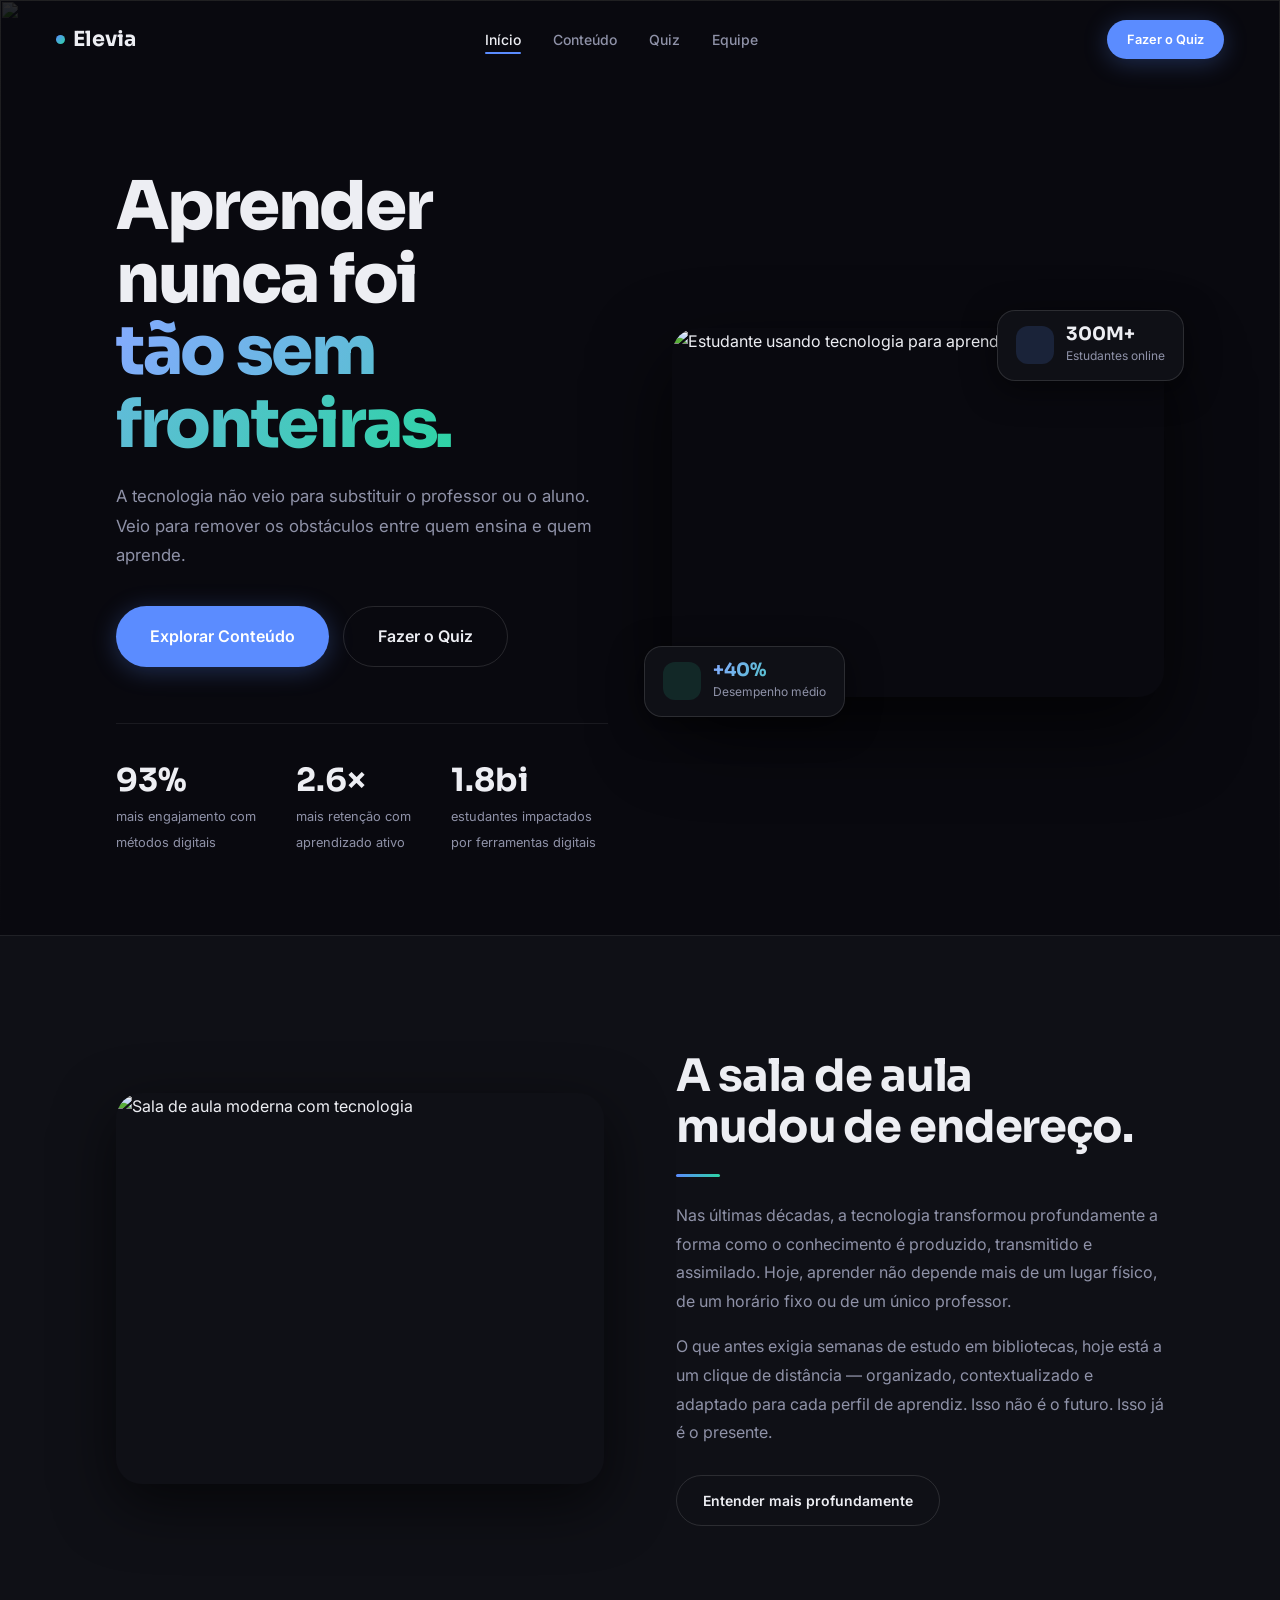
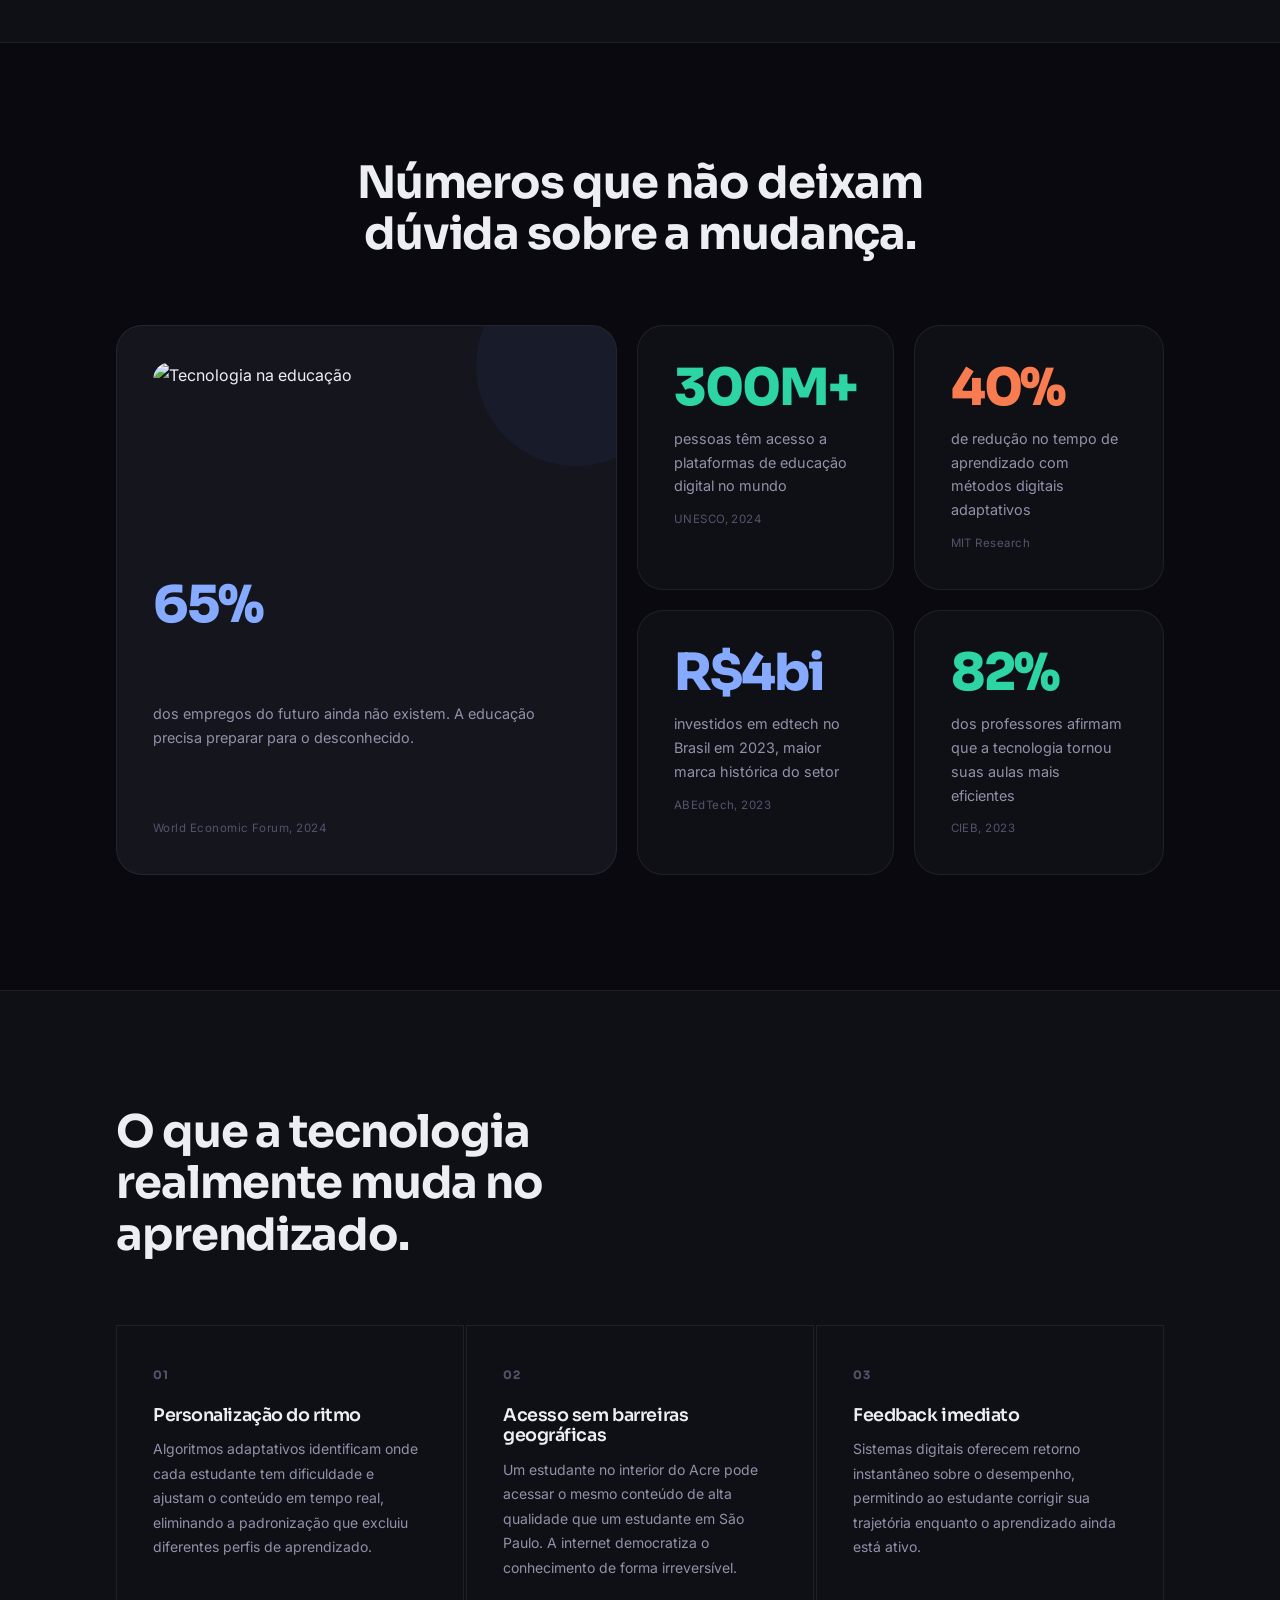
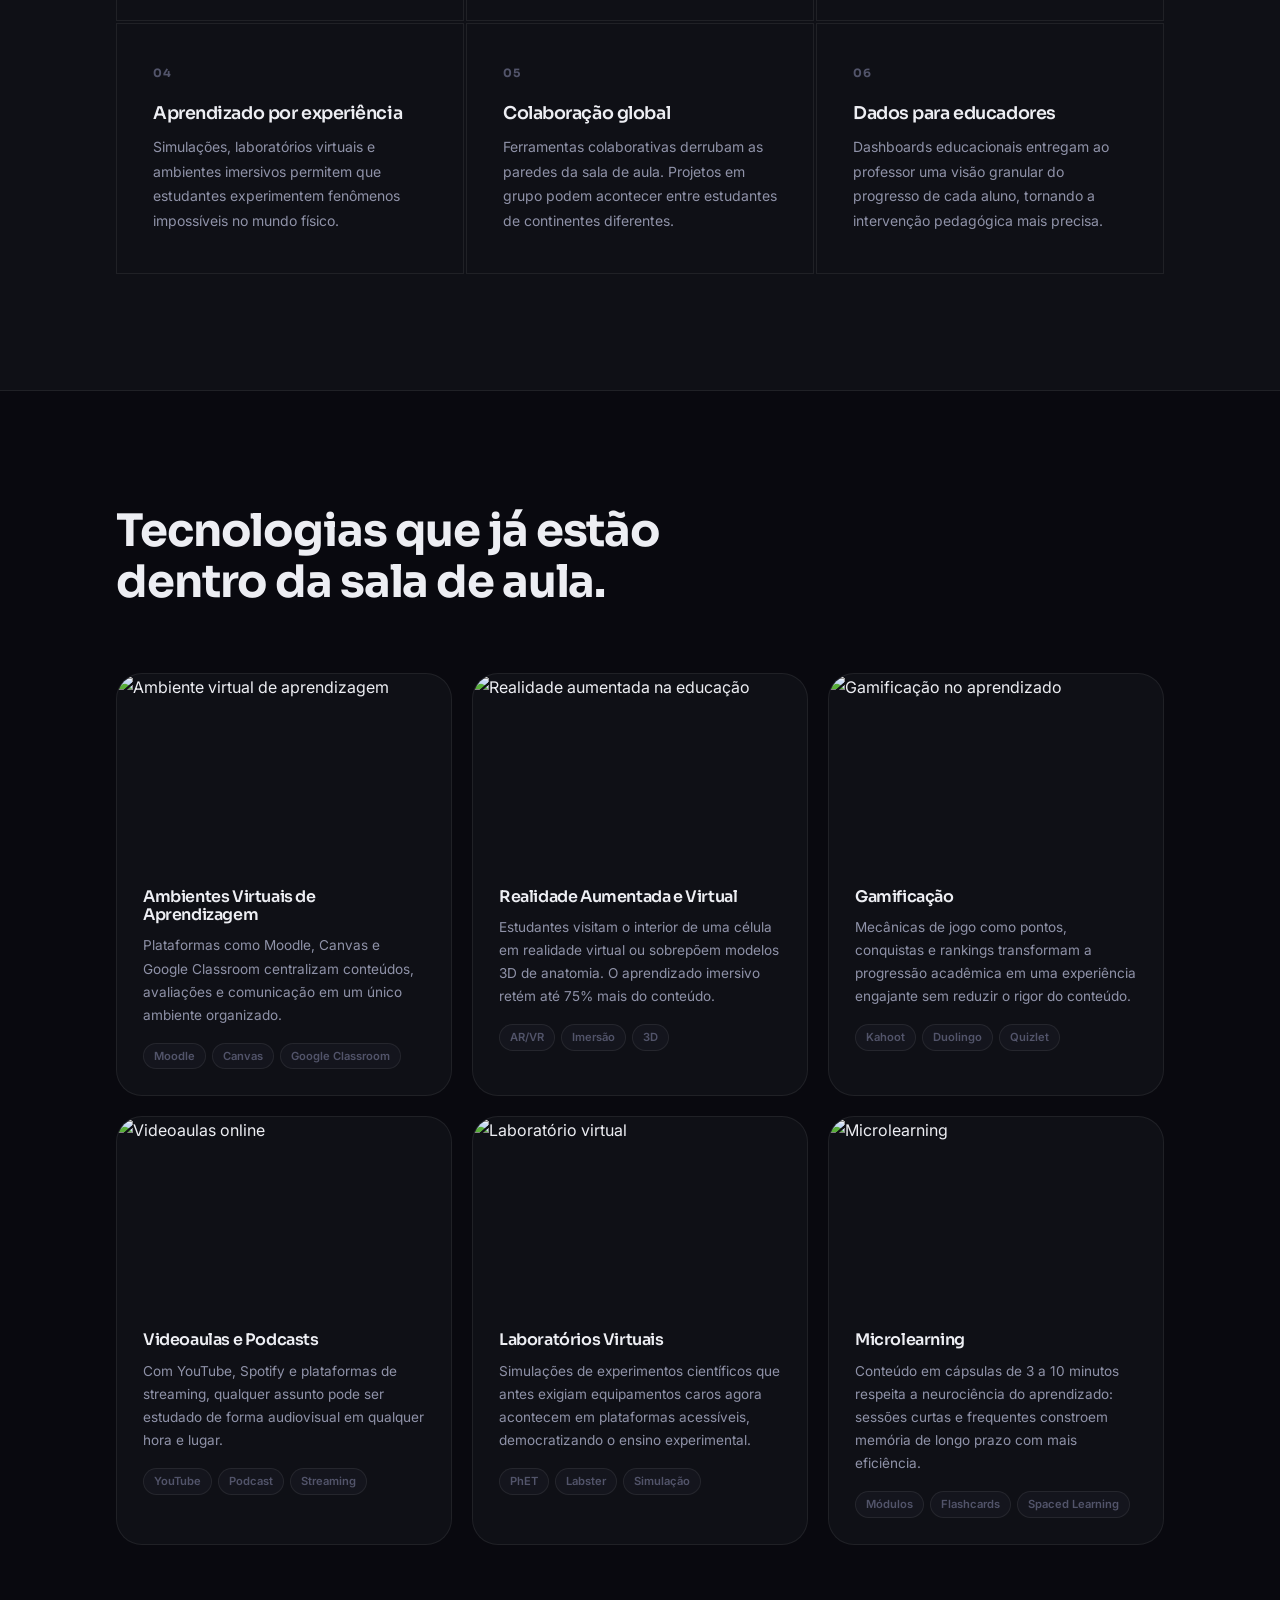
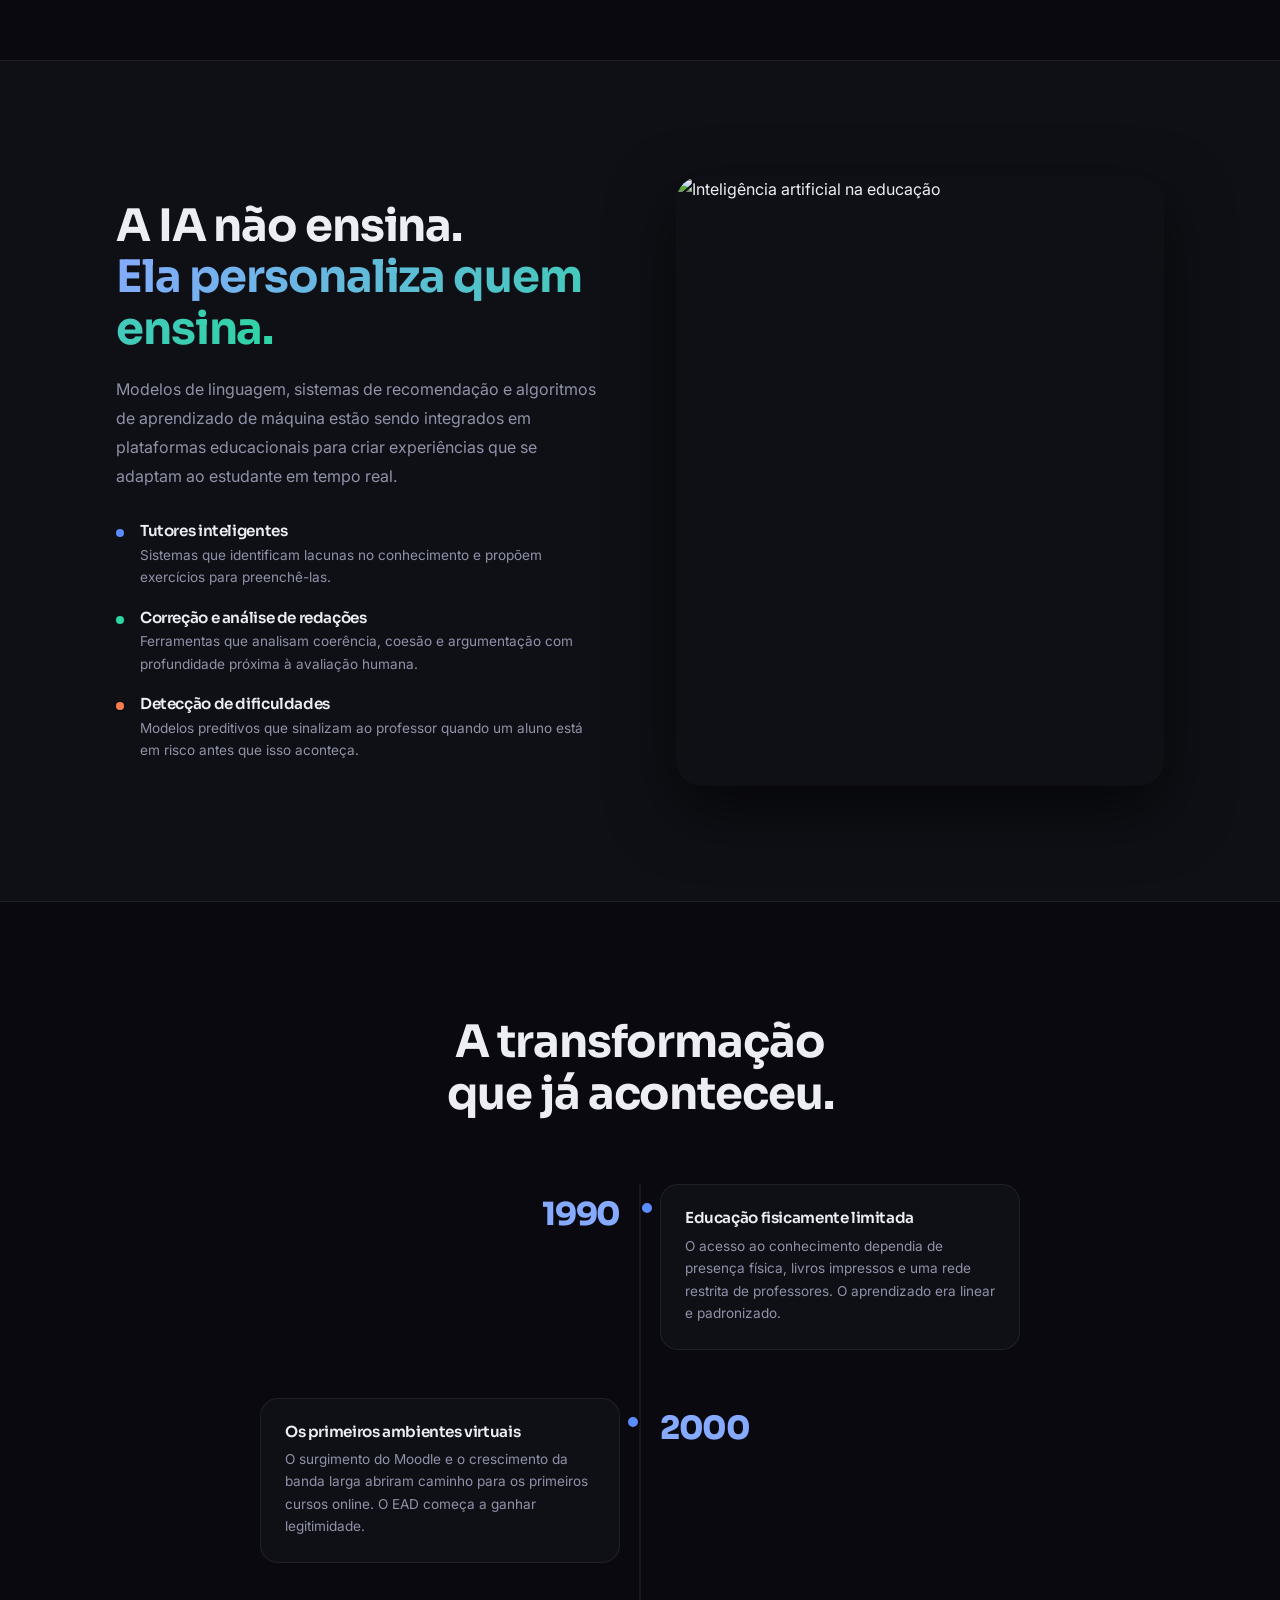
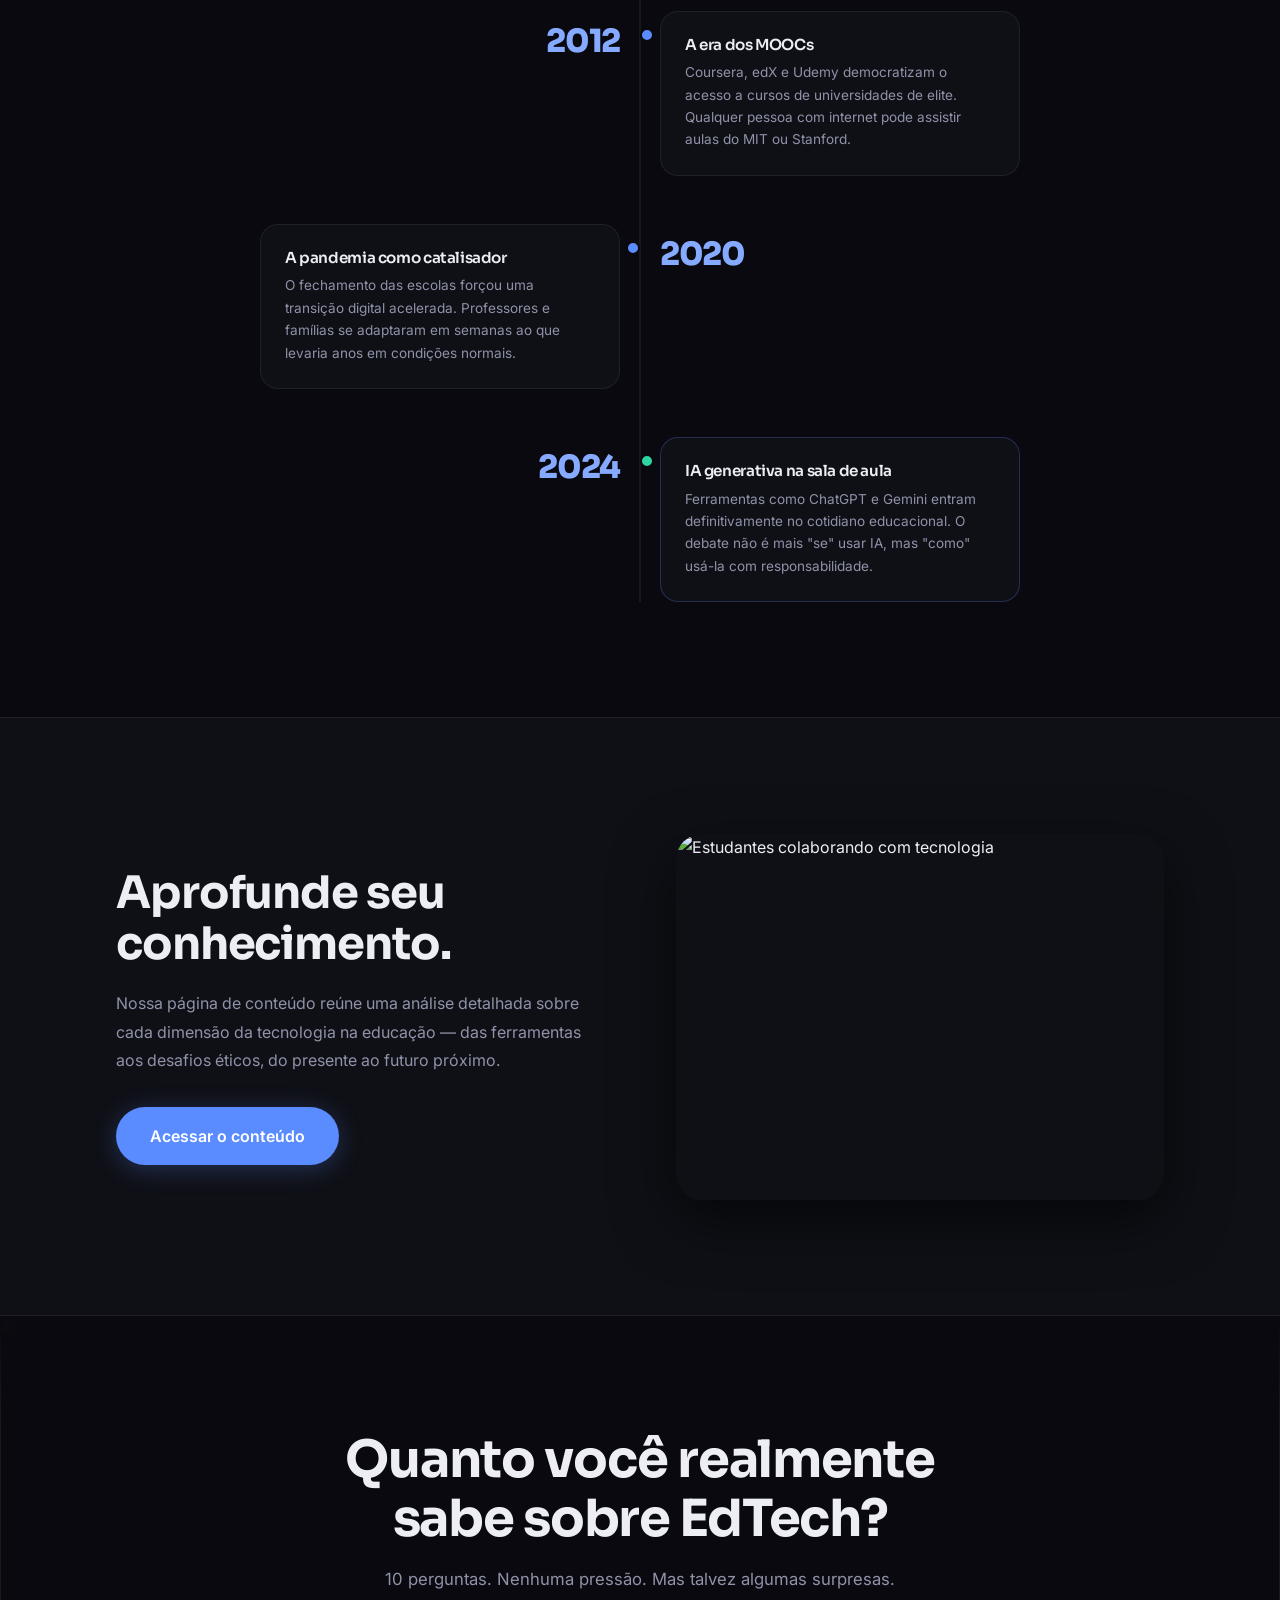
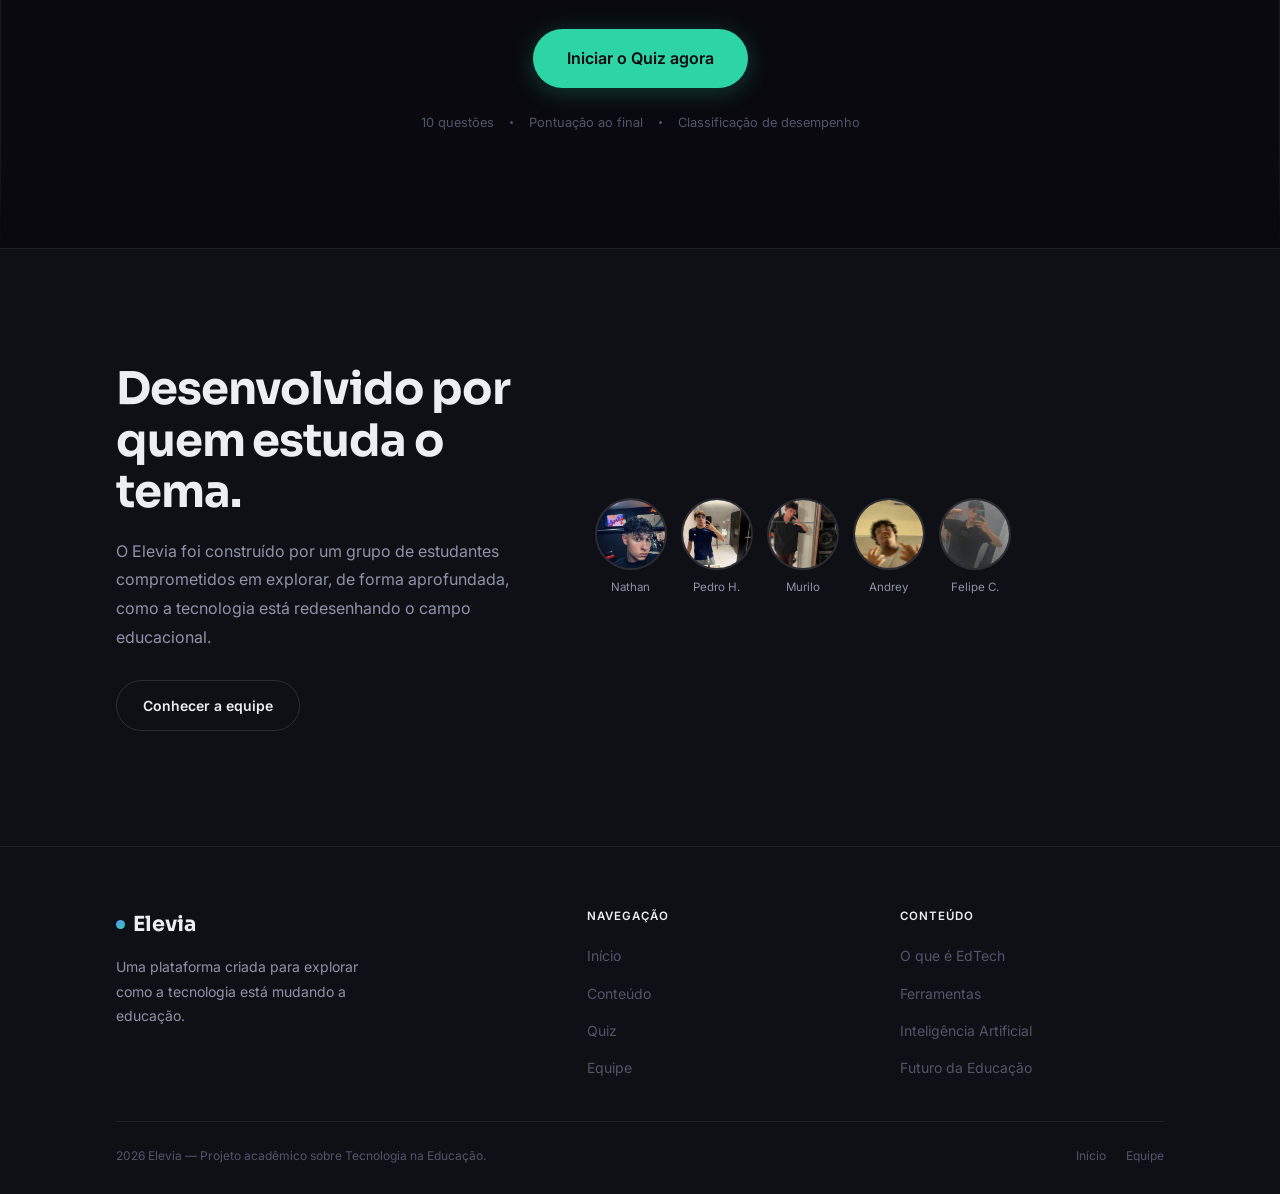
==== commit 8cbee55b: "finalizando parte 1 html css" ====
--- a/index.html
+++ b/index.html
@@ -459,7 +459,7 @@
           <span class="logo-dot"></span>
           Elevia
         </a>
-        <p>Uma plataforma criada para explorar como a tecnologia está transformando a educação — de forma crítica, profunda e atual.</p>
+        <p>Uma plataforma criada para explorar como a tecnologia está mudando a educação.</p>
       </div>
       <div class="footer-col">
         <h5>Navegação</h5>
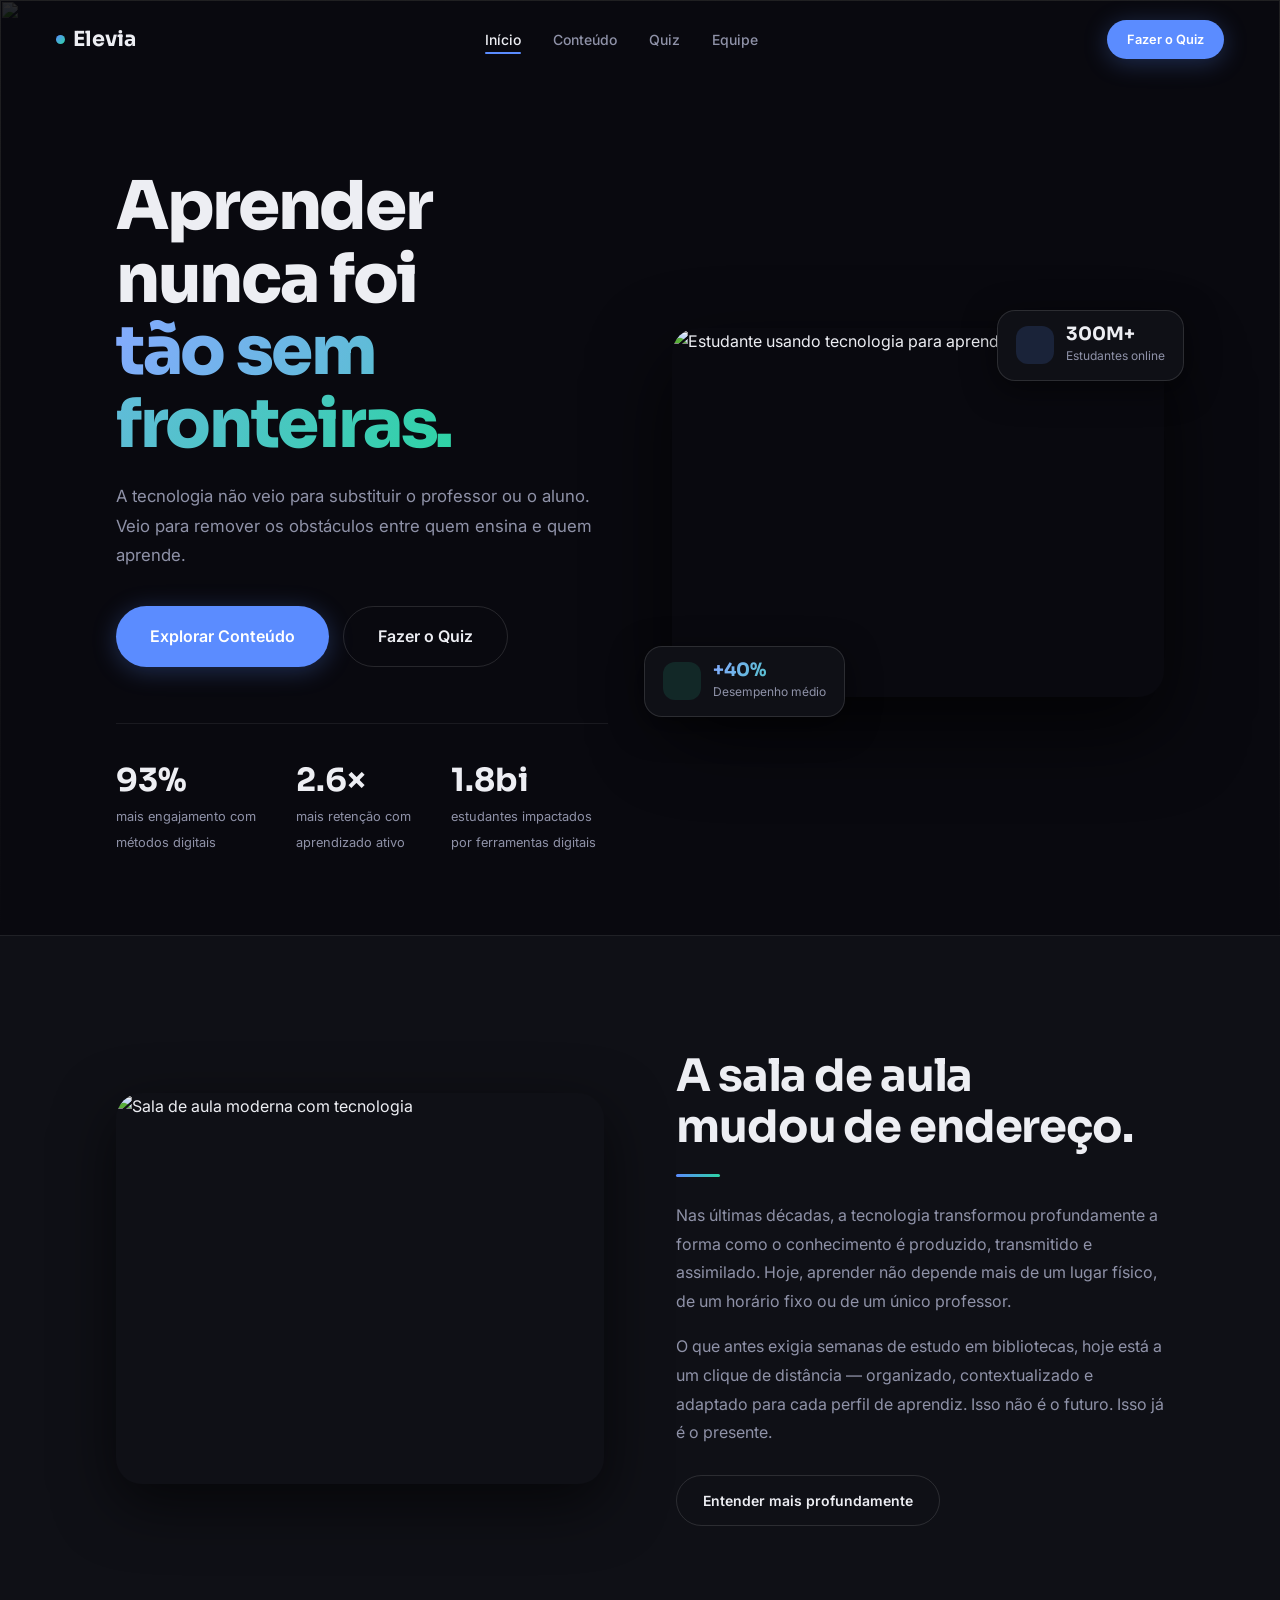
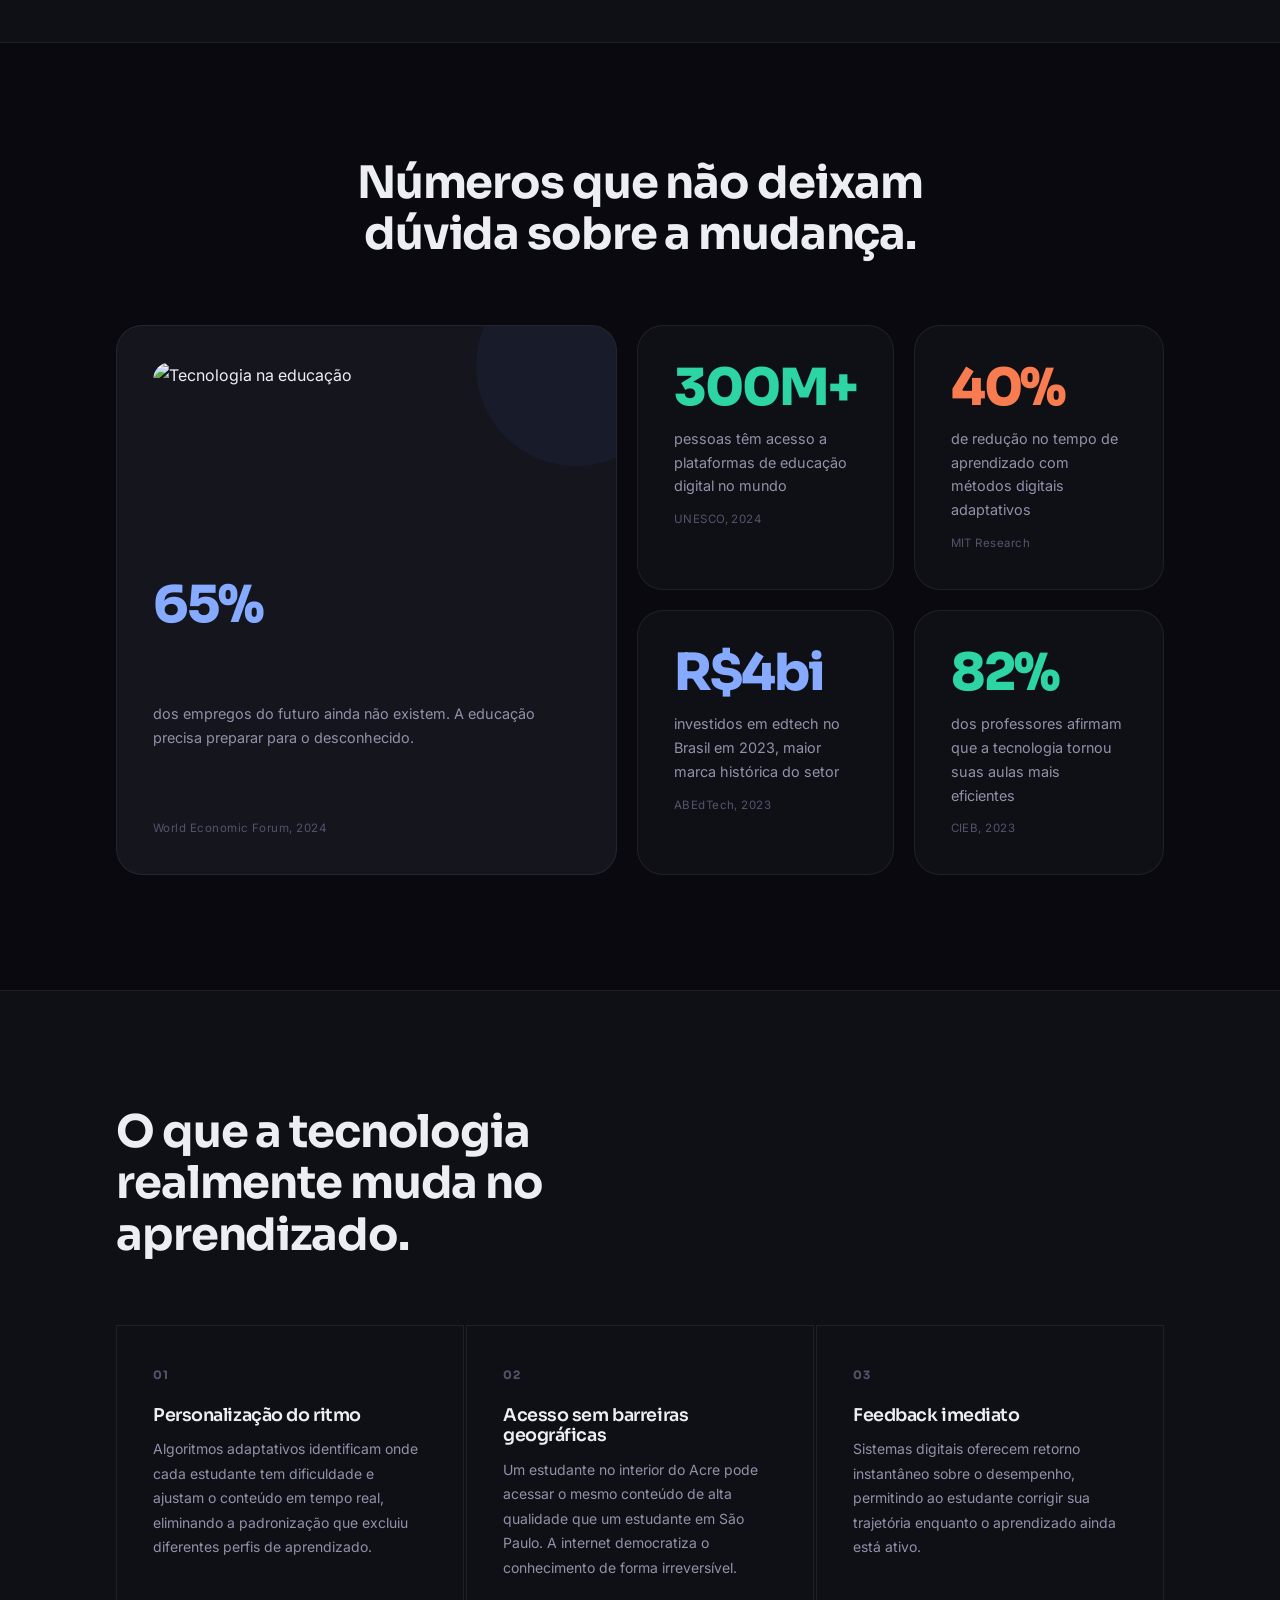
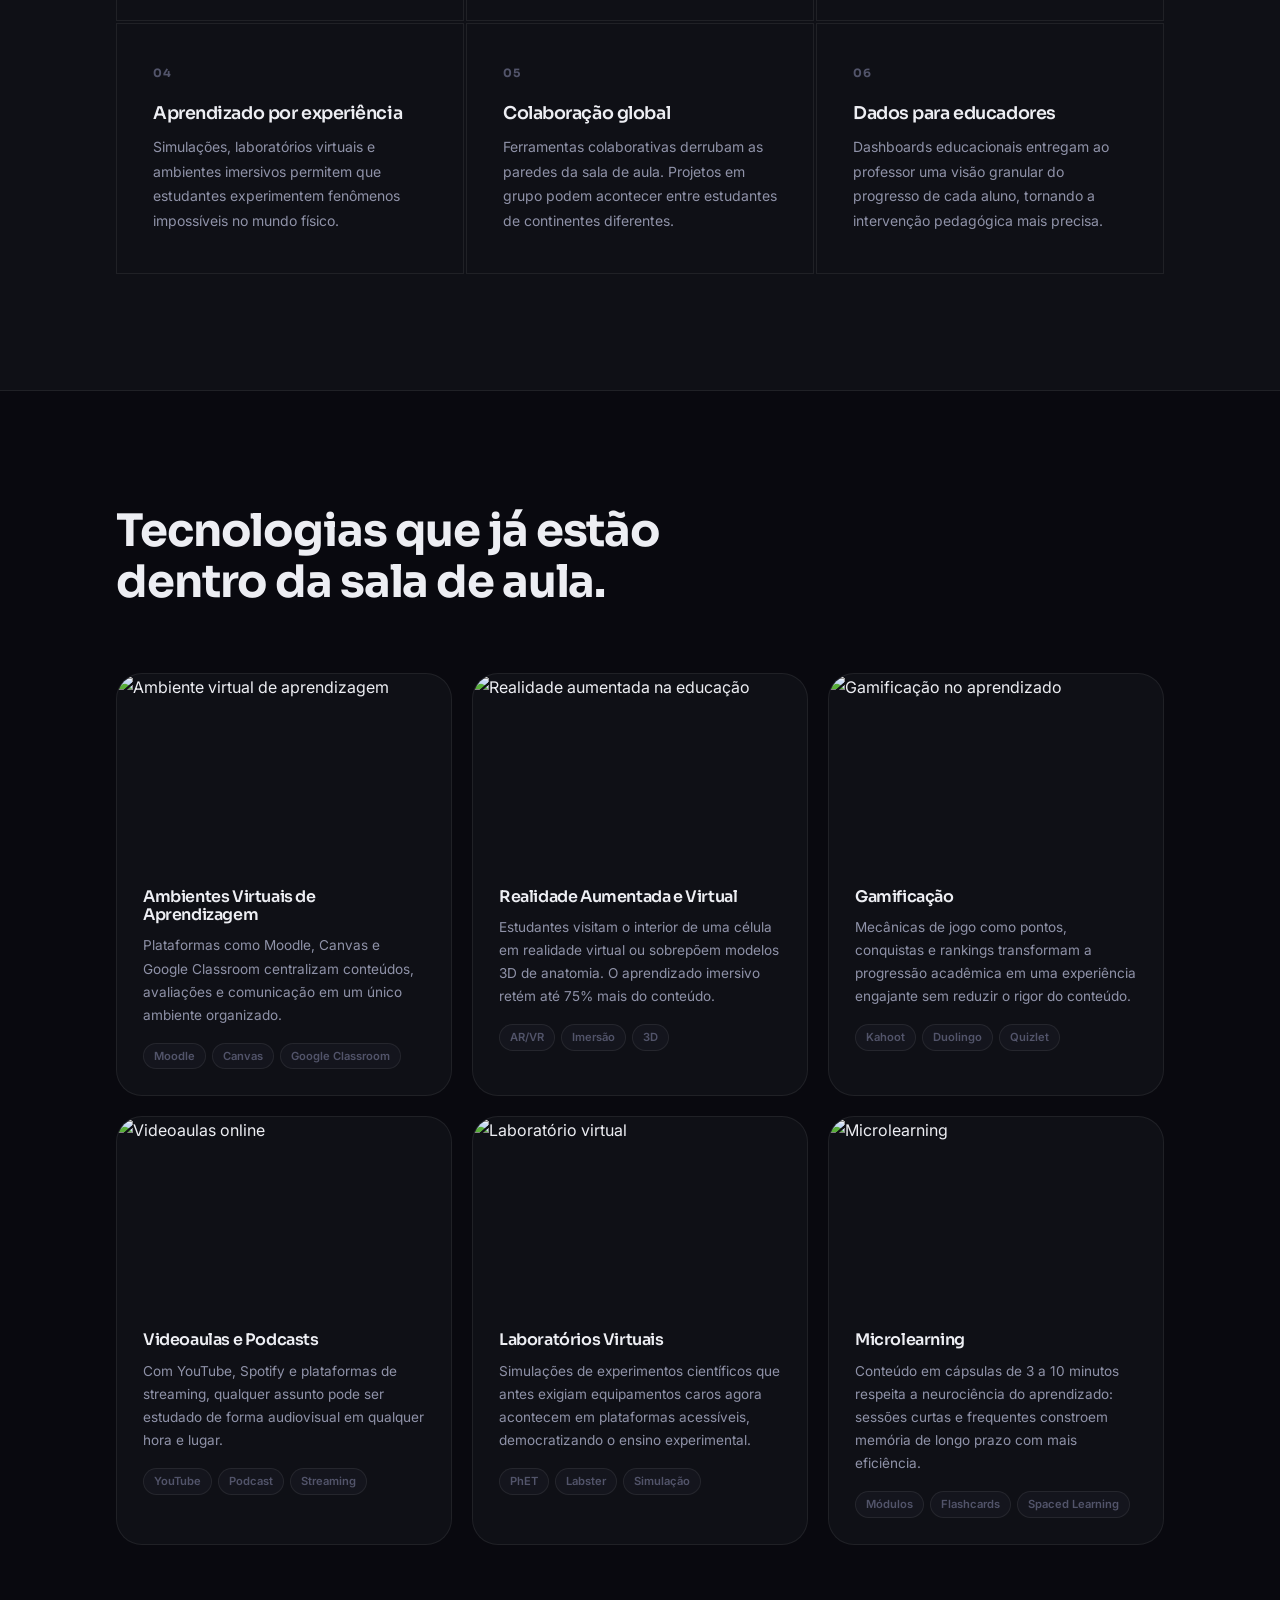
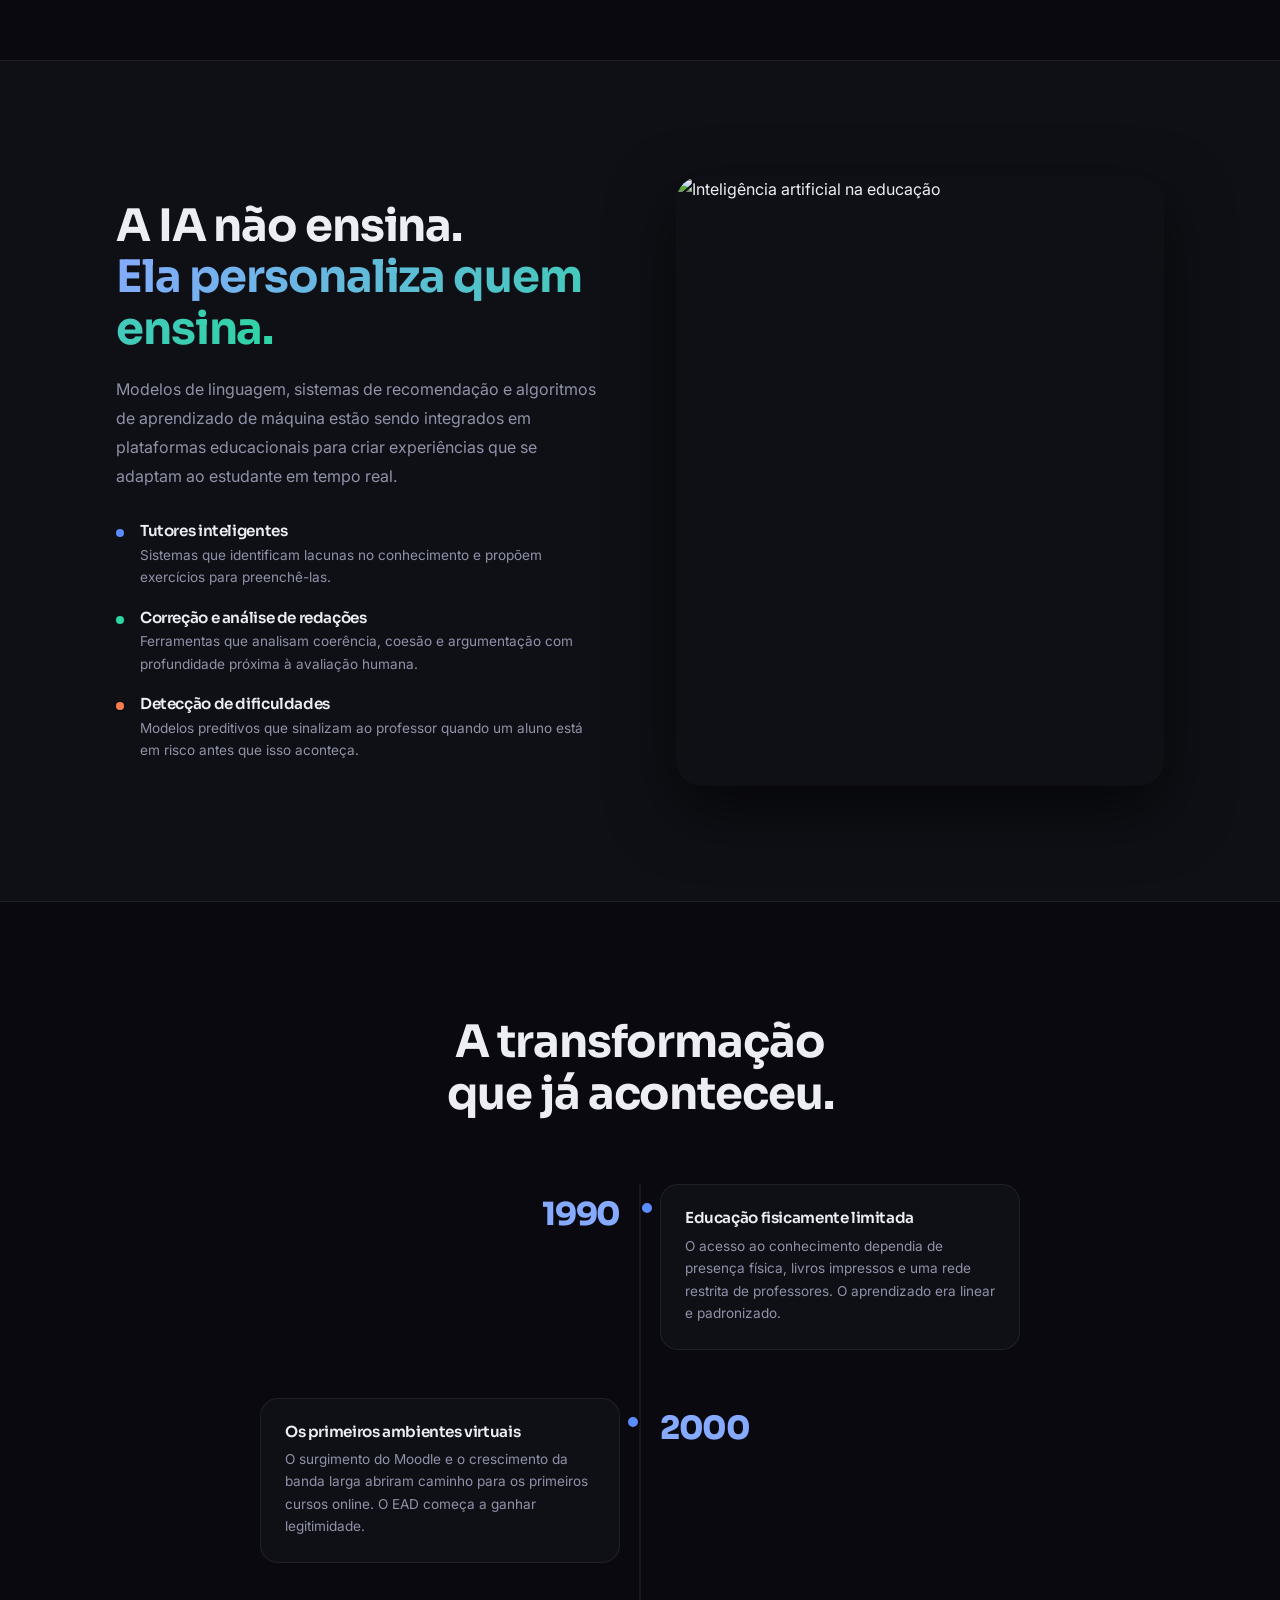
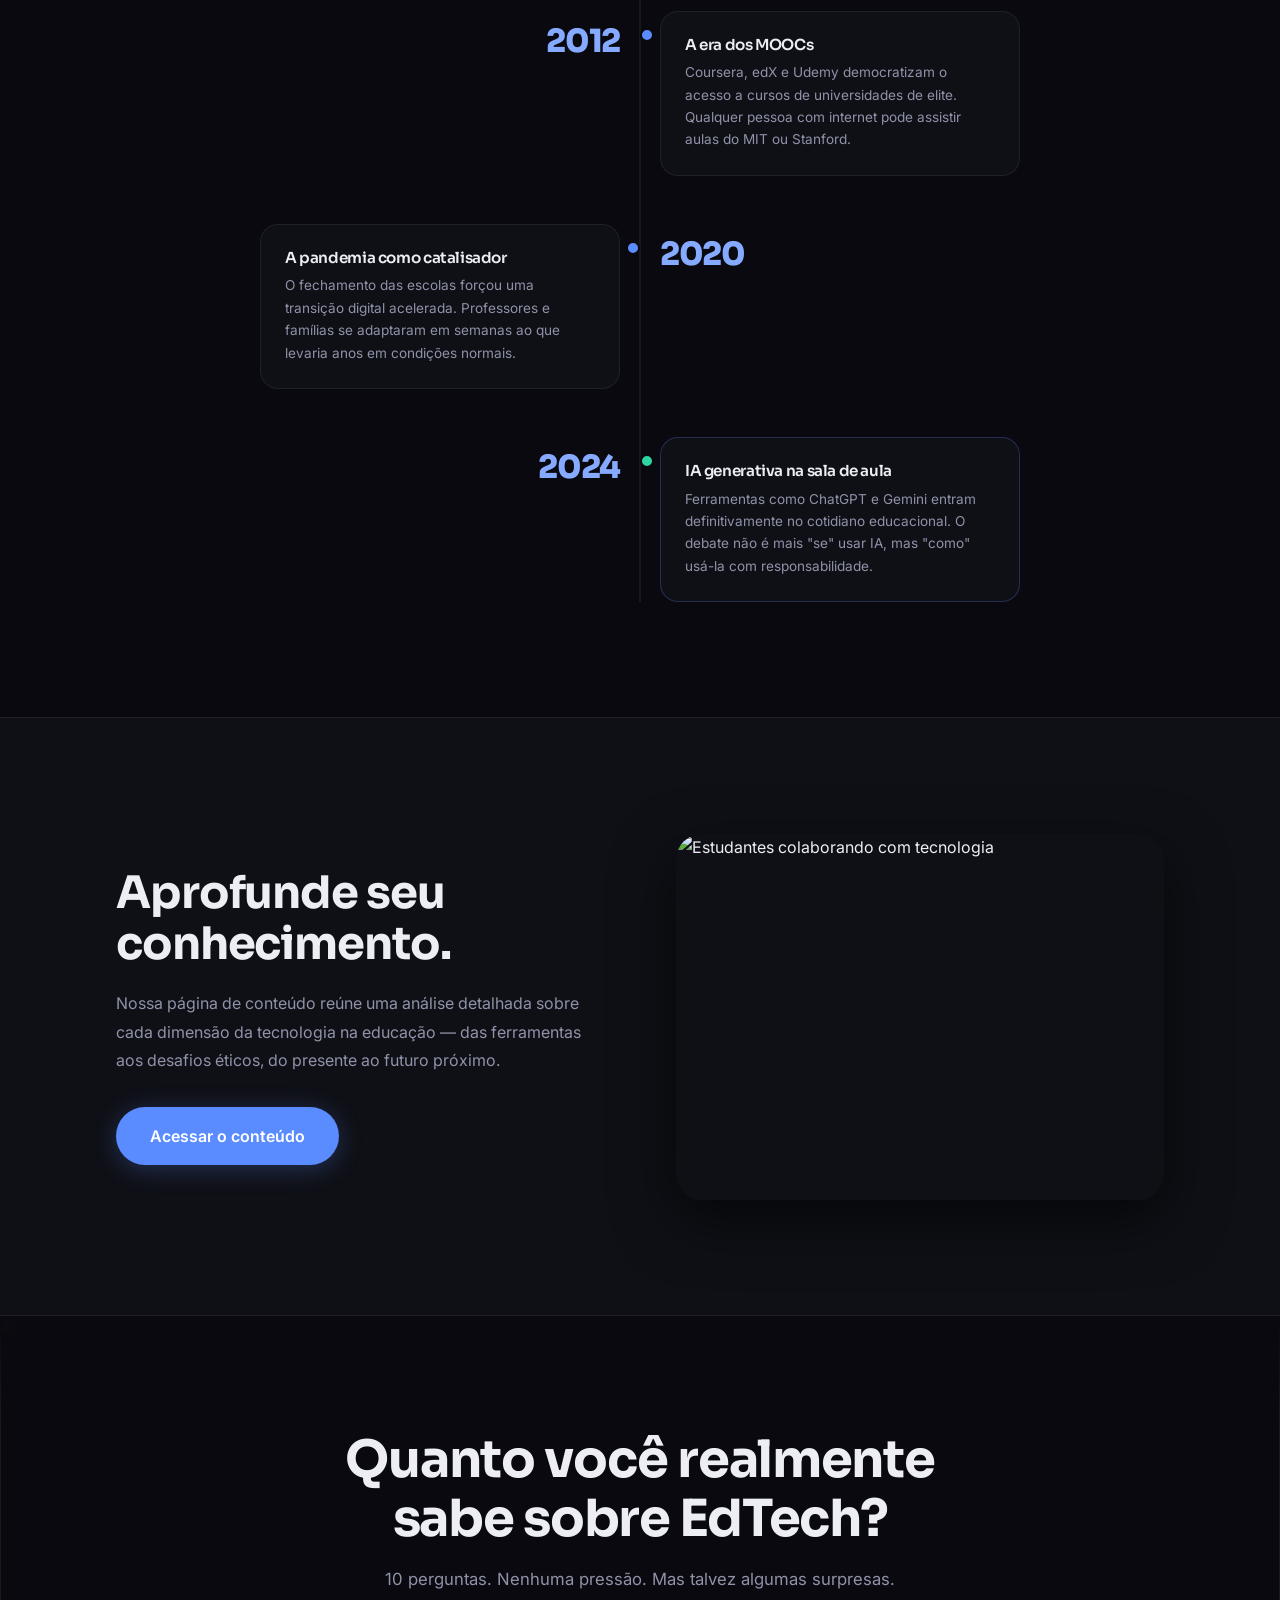
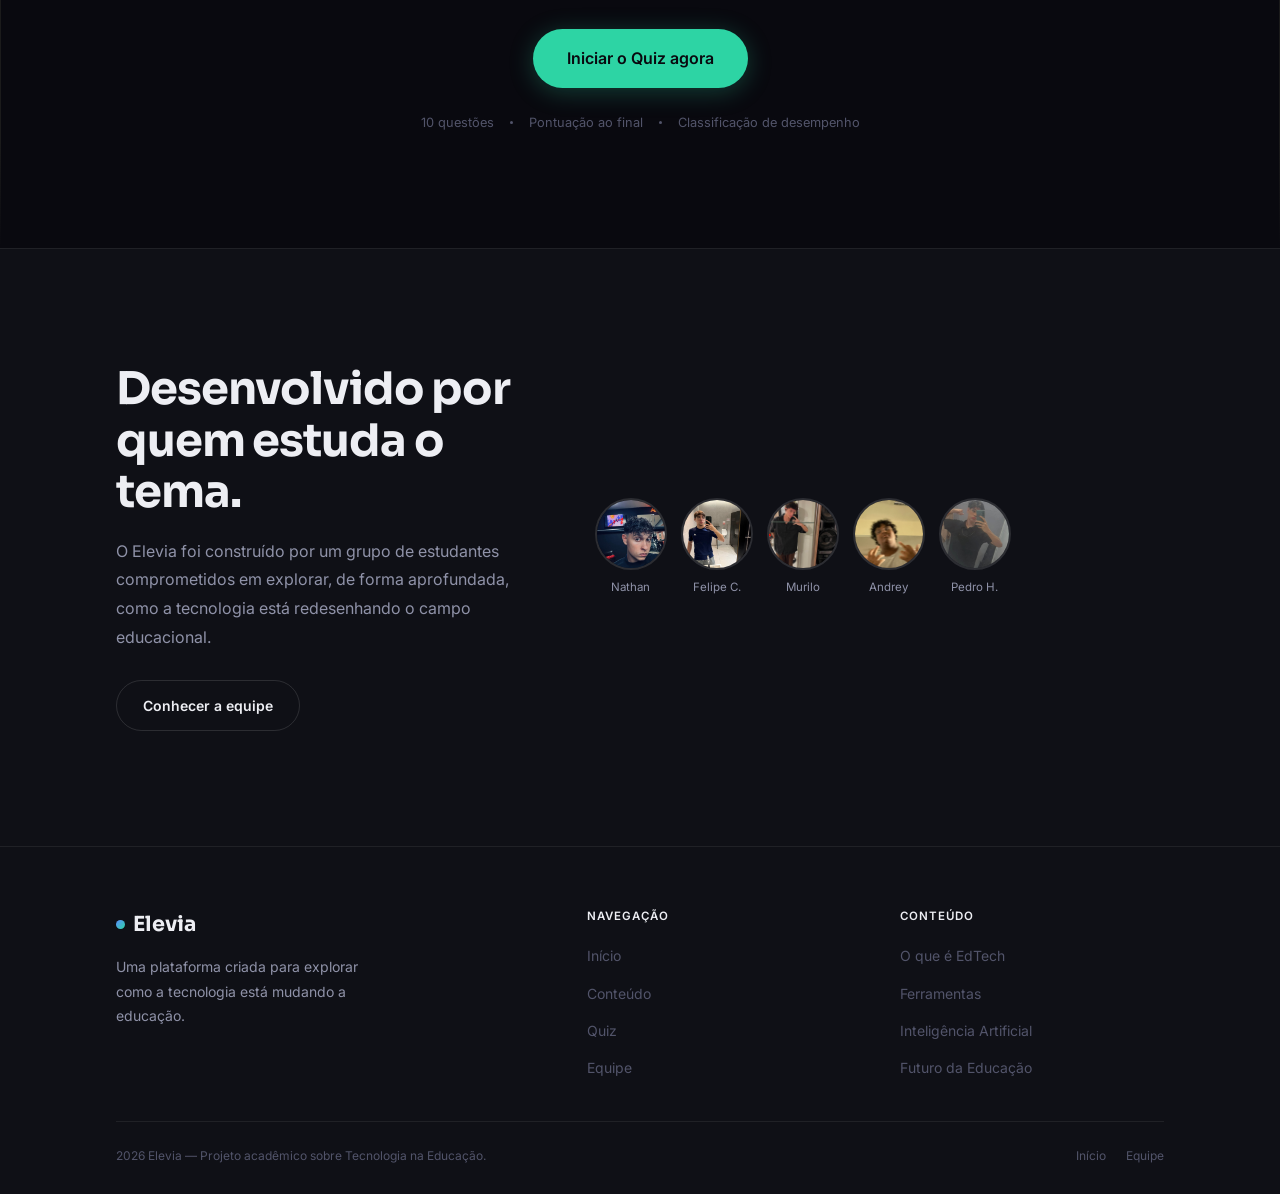
==== commit c350d3bc: "invertendo os nomes tava tudo errado" ====
--- a/index.html
+++ b/index.html
@@ -422,9 +422,9 @@
           </div>
           <div class="t-avatar-item">
             <div class="t-avatar">
-              <img src="css/Felipe.jpeg" alt="Pedro Henrique">
-            </div>
-            <span class="t-avatar-name">Pedro H.</span>
+              <img src="css/Felipe.jpeg" alt="Felipe Carvalho">
+            </div>
+            <span class="t-avatar-name">Felipe C.</span>
           </div>
           <div class="t-avatar-item">
             <div class="t-avatar">
@@ -440,9 +440,9 @@
           </div>
           <div class="t-avatar-item">
             <div class="t-avatar">
-              <img src="css/PH.jpeg" alt="Felipe Carvalho">
-            </div>
-            <span class="t-avatar-name">Felipe C.</span>
+              <img src="css/PH.jpeg" alt="Pedro Henrique">
+            </div>
+            <span class="t-avatar-name">Pedro H.</span>
           </div>
         </div>
       </div>
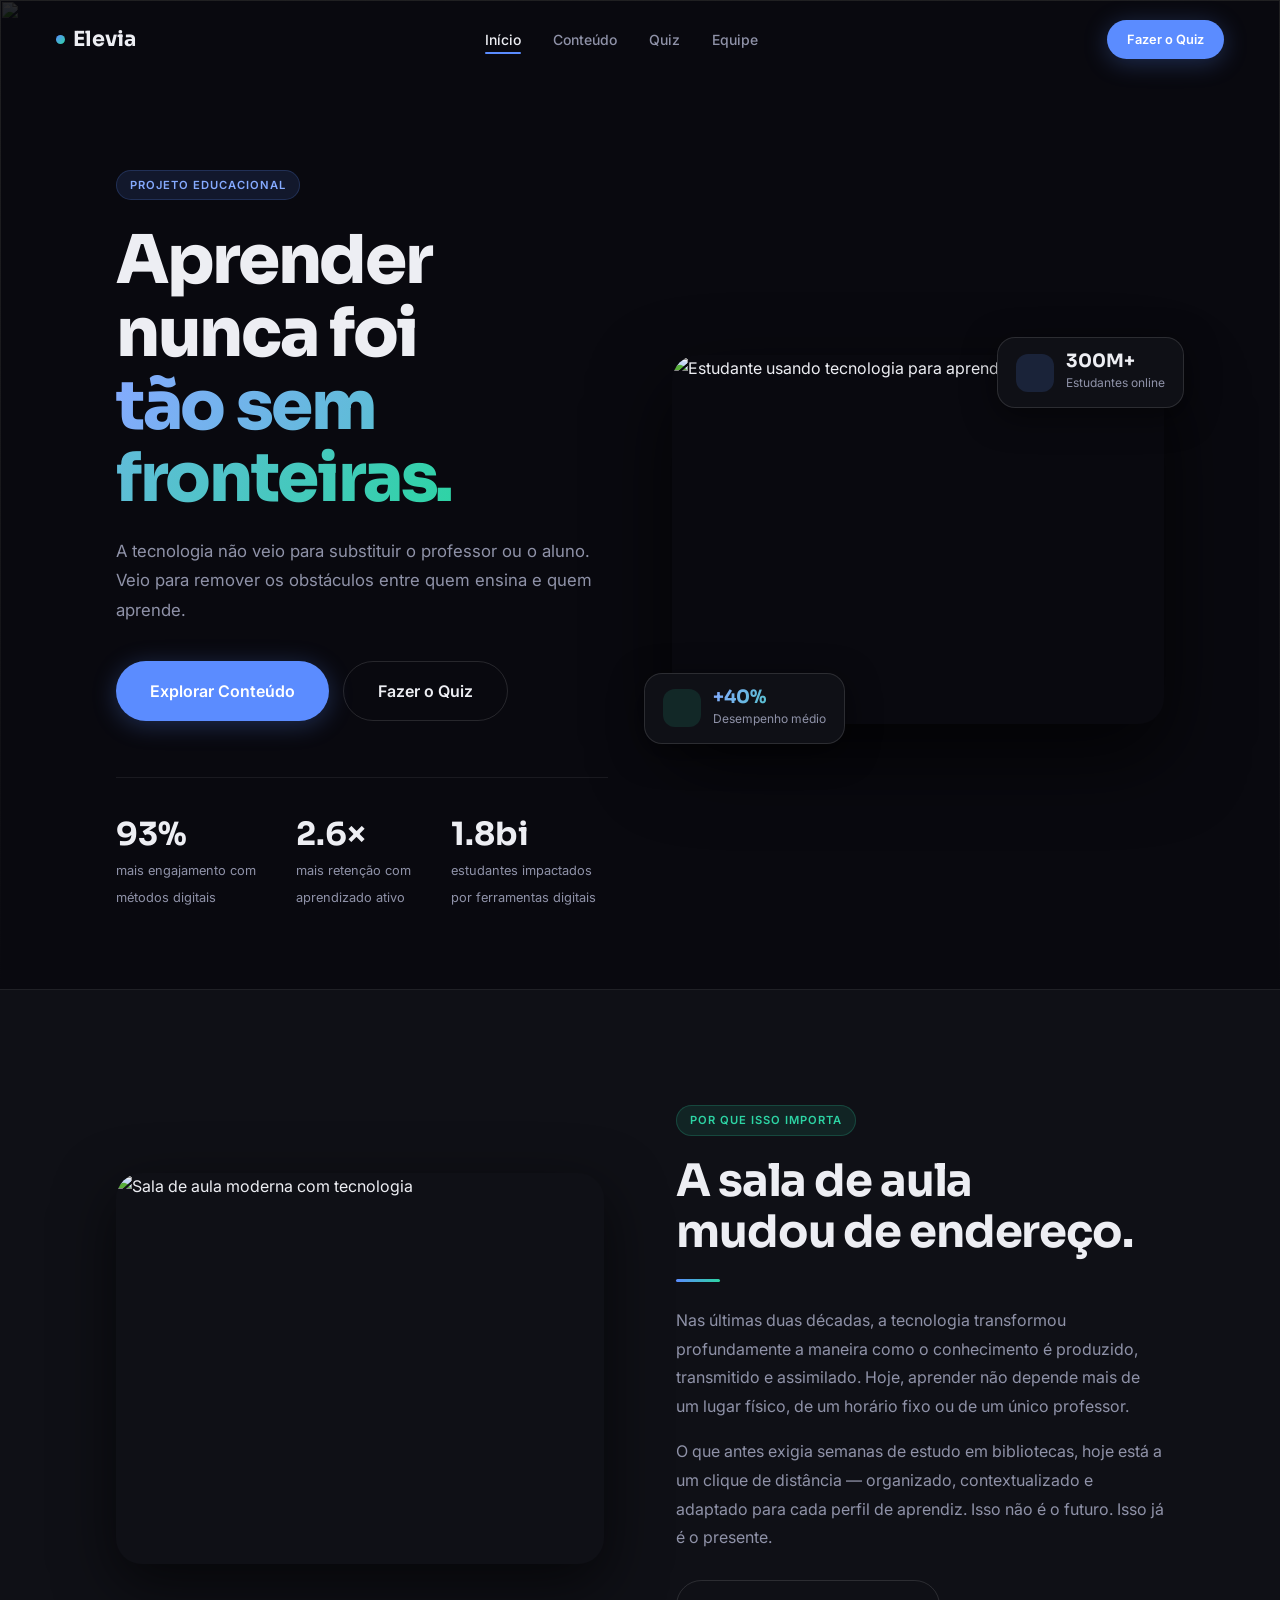
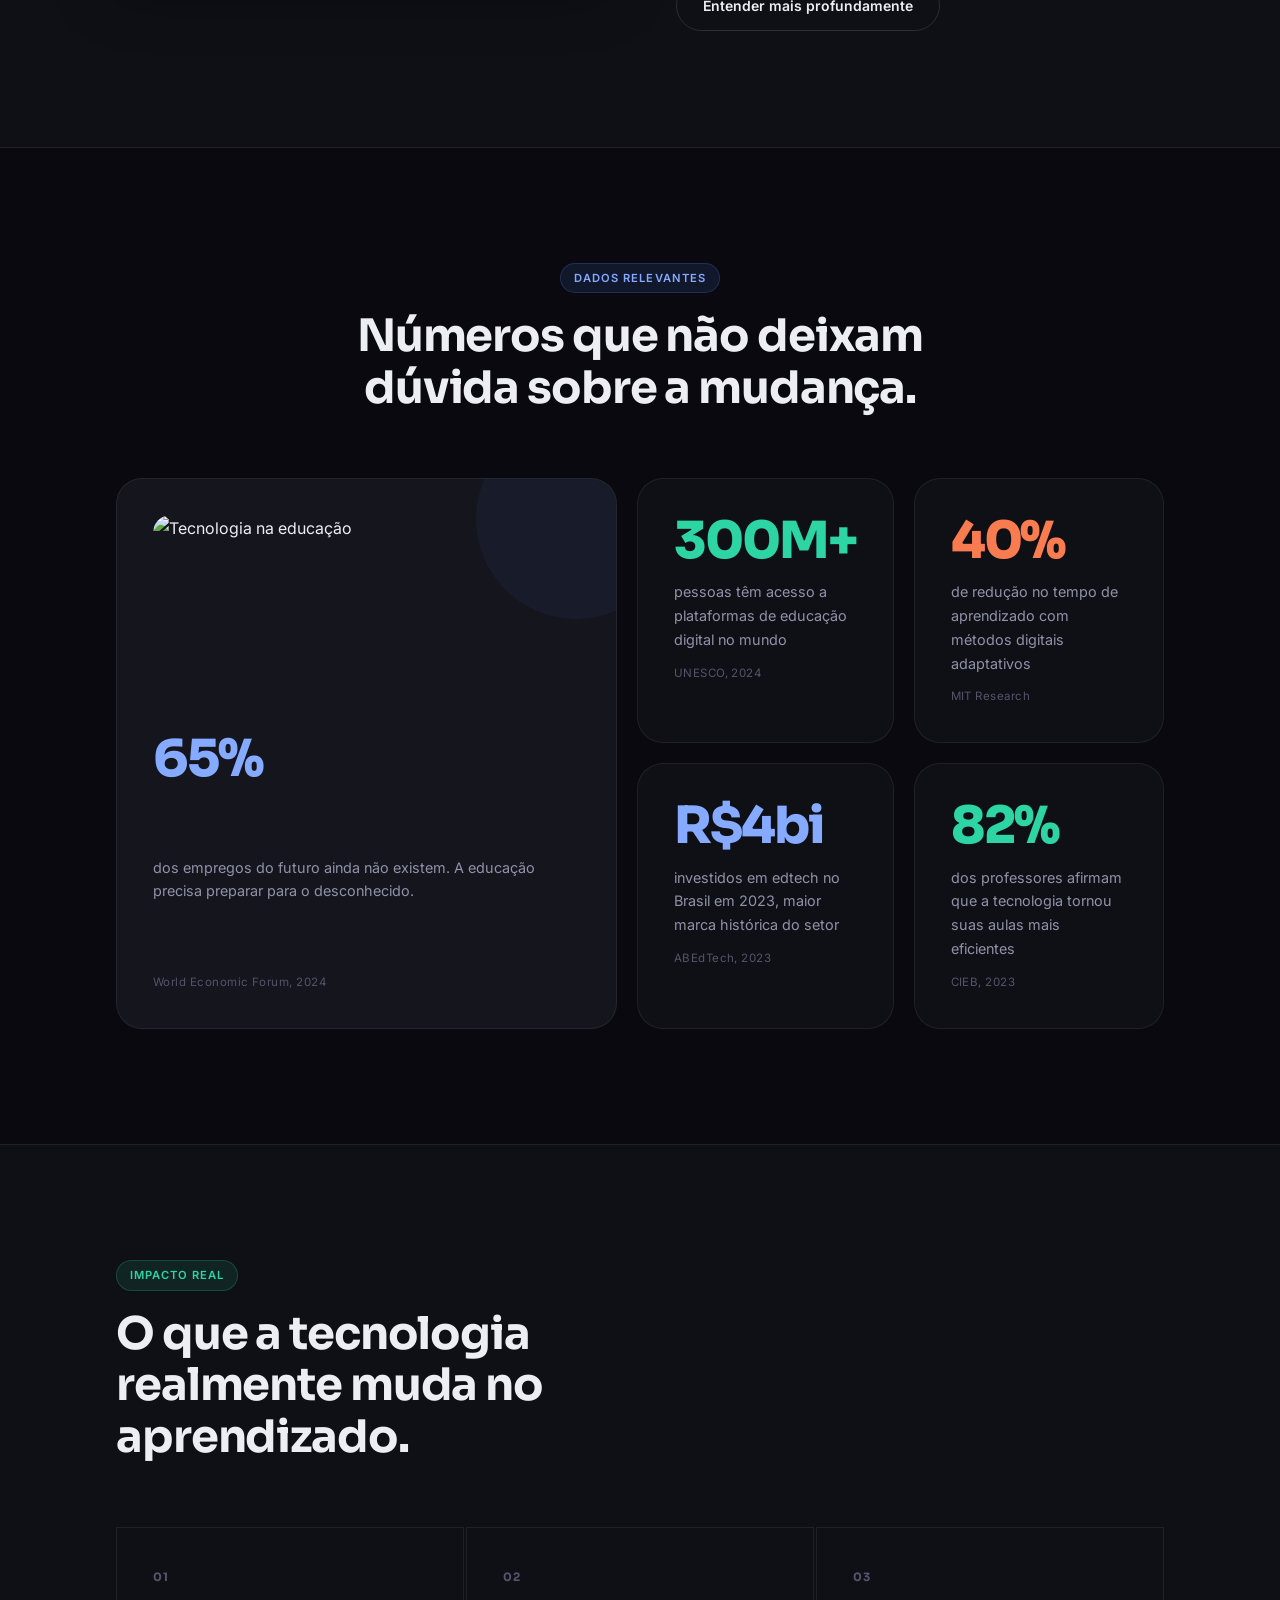
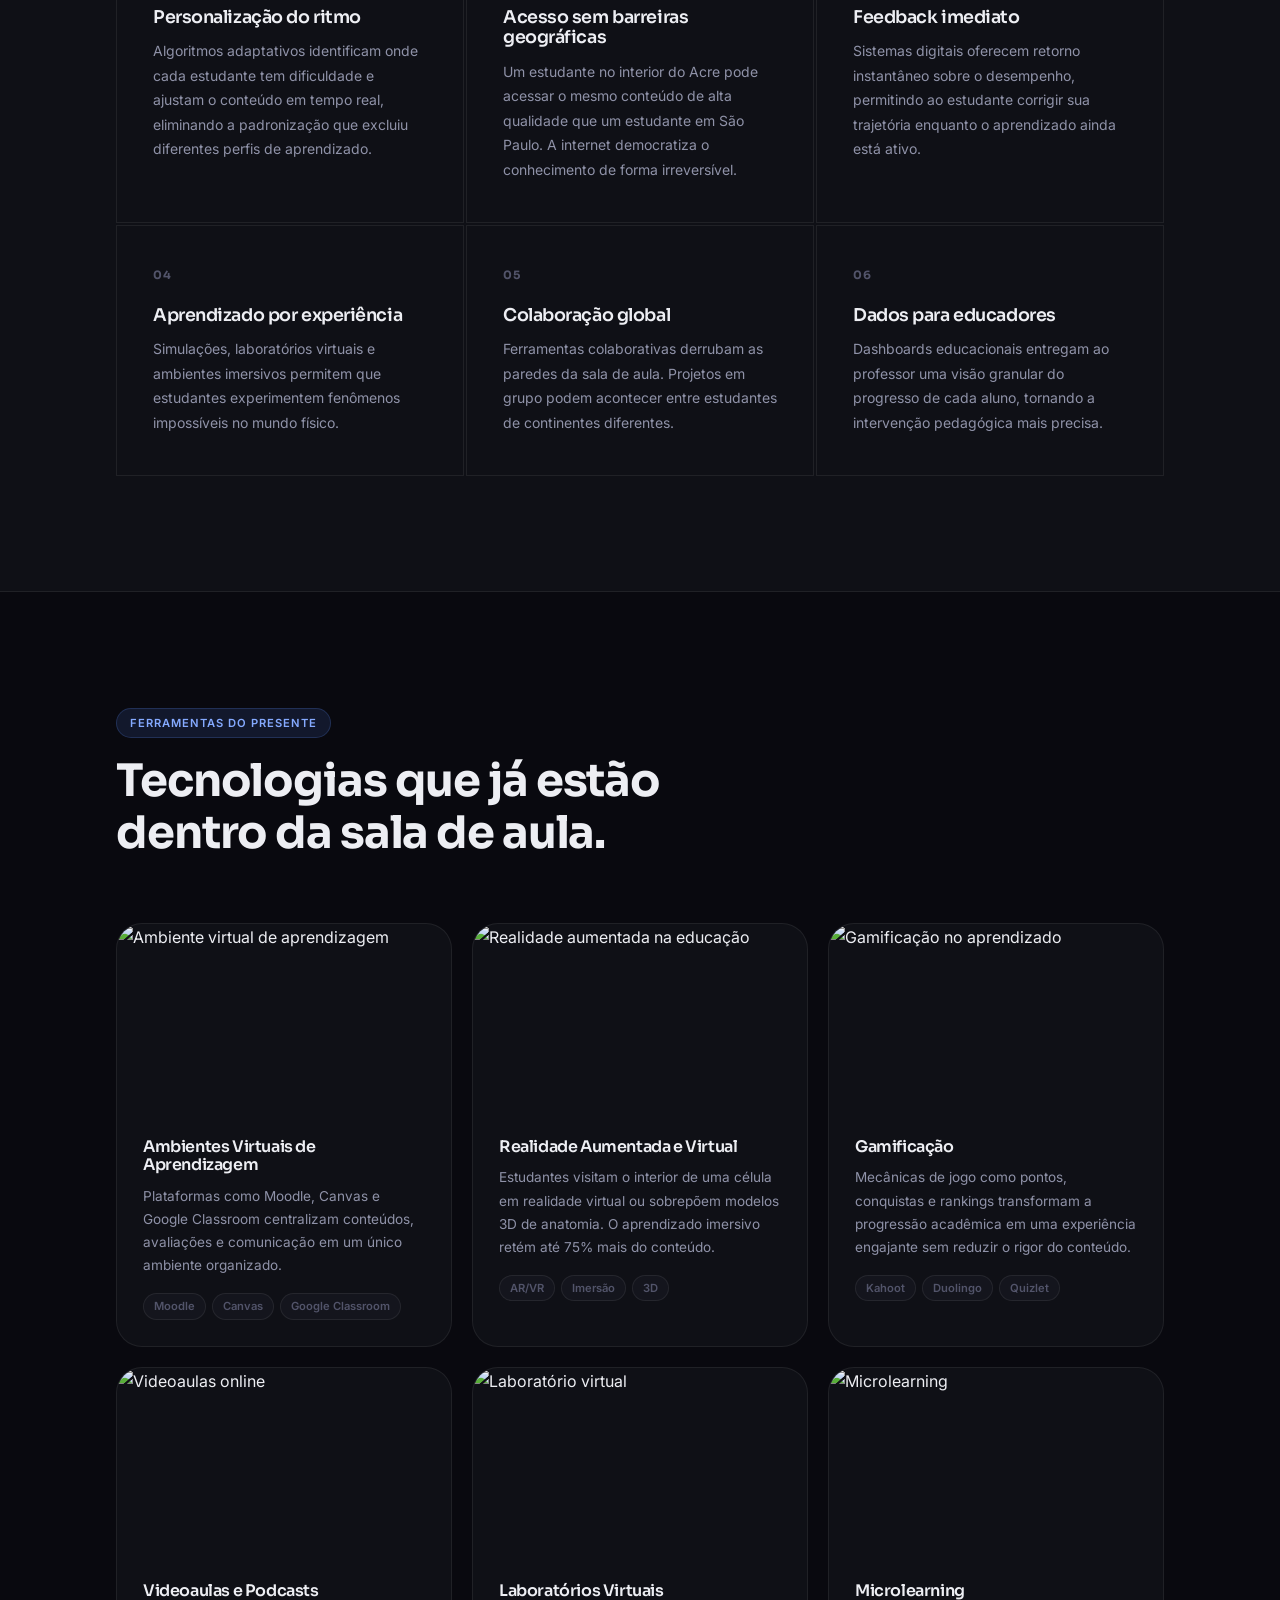
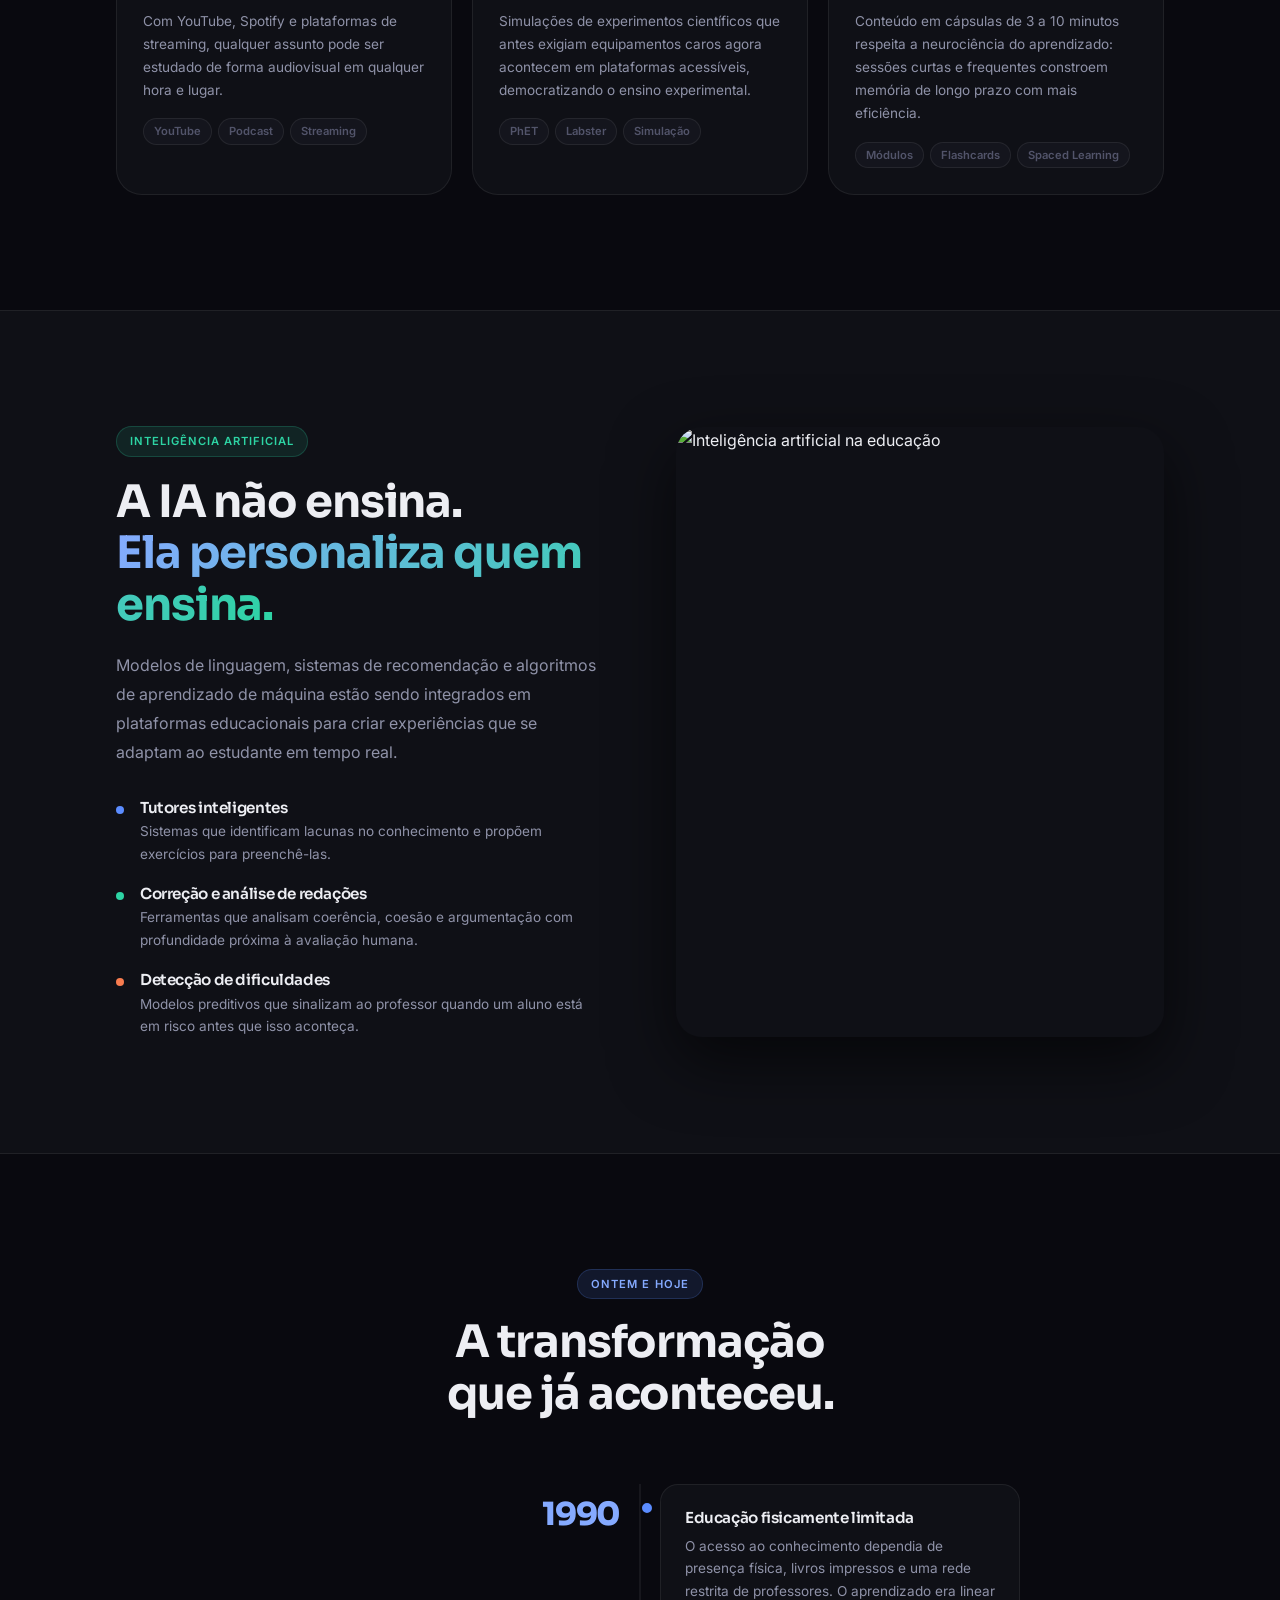
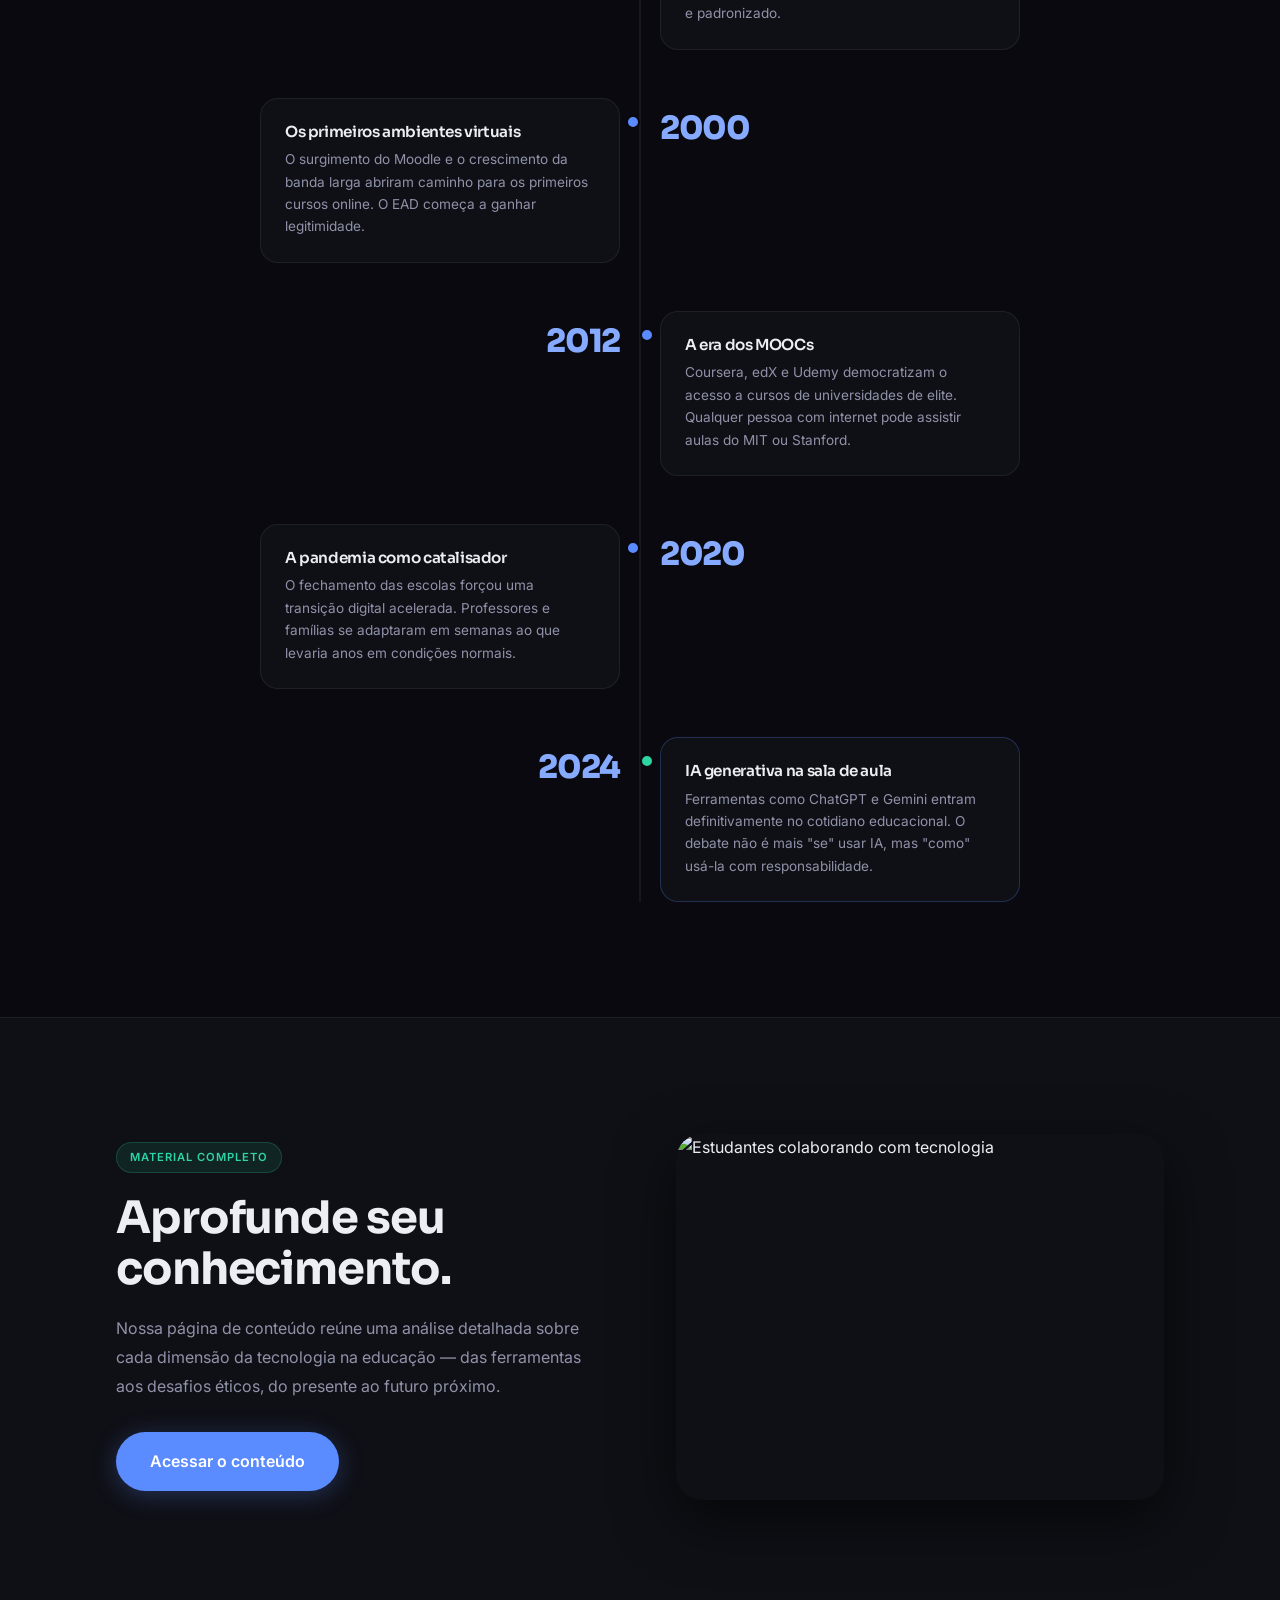
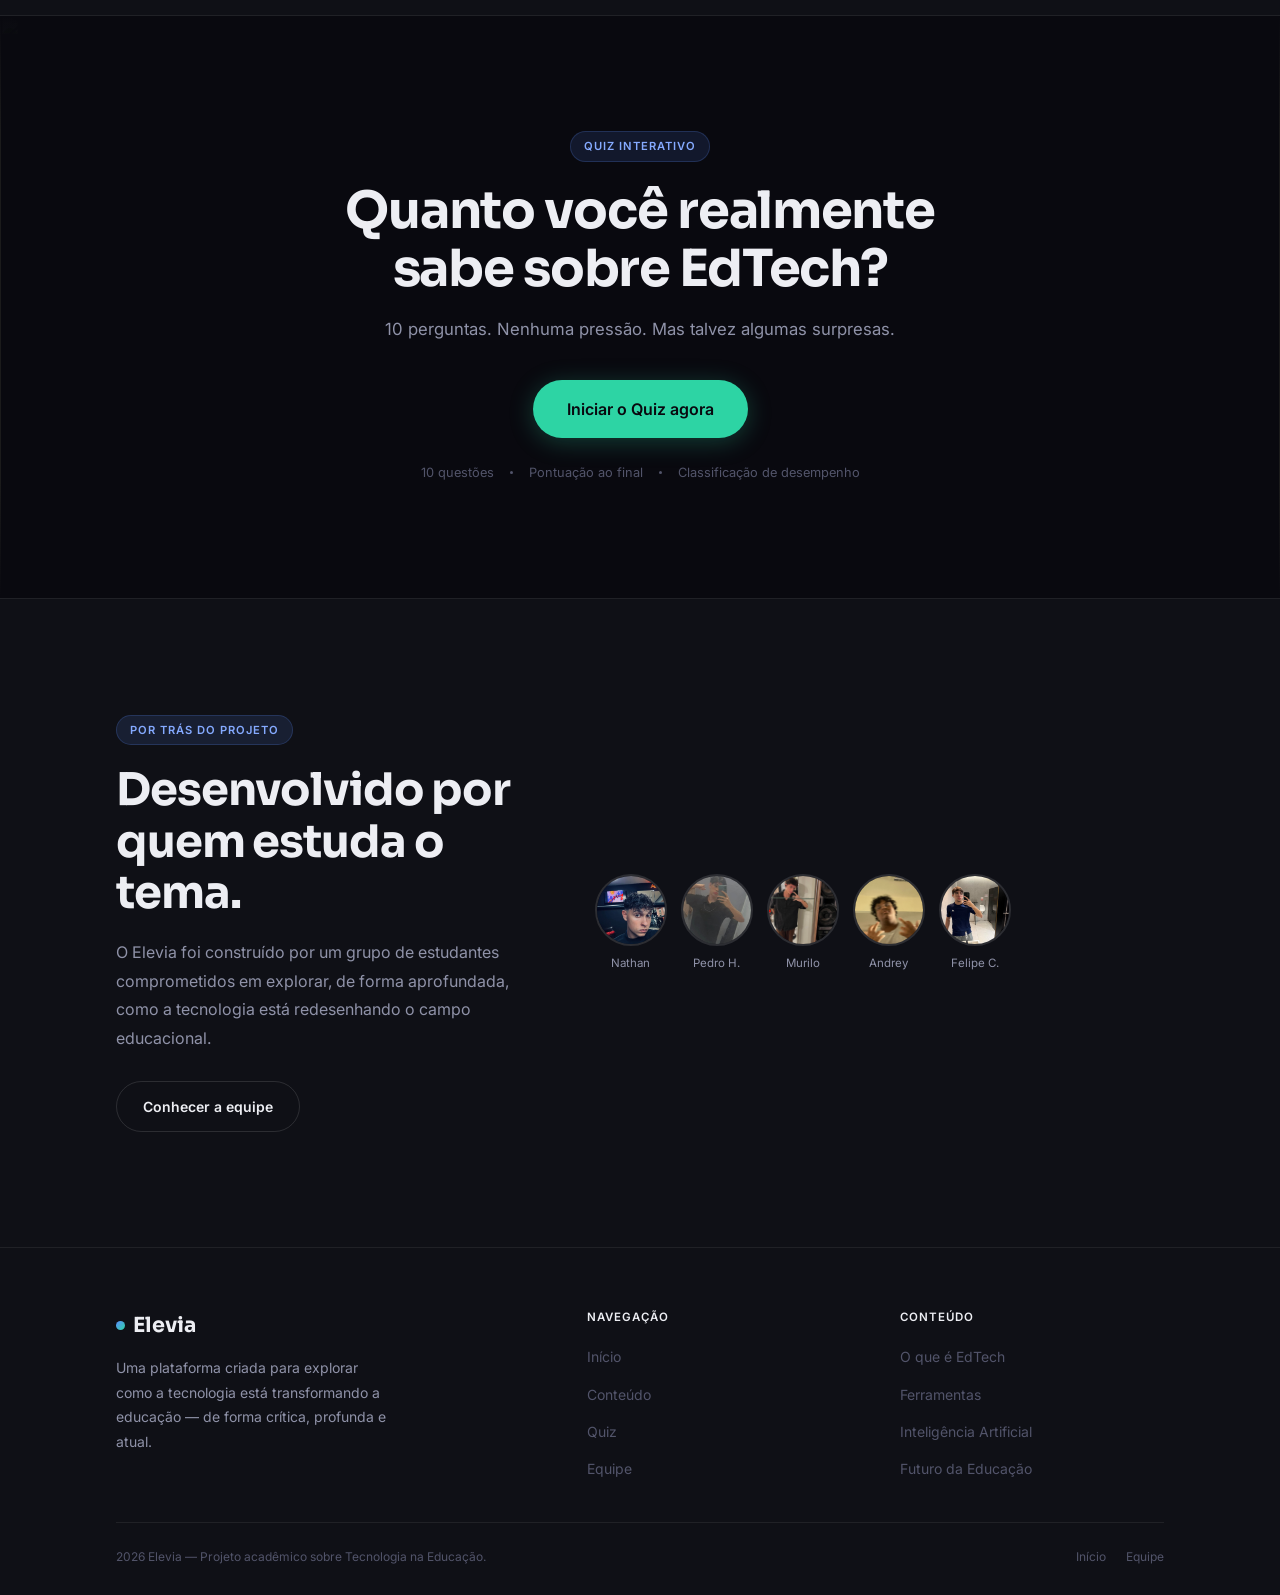
==== commit 15af37a8: "Update project files" ====
--- a/index.html
+++ b/index.html
@@ -3,8 +3,8 @@
 <head>
   <meta charset="UTF-8">
   <meta name="viewport" content="width=device-width, initial-scale=1.0">
-  <meta name="description" content="Elevia — Tecnologia transformando a educação no século XXI.">
-  <title>Elevia | Tecnologia que Eleva o Aprendizado</title>
+  <meta name="description" content="Elevia — Explorando como a tecnologia transforma a educação no século XXI.">
+  <title>Elevia | Tecnologia que Eleva o Aprendizado</title> 
   <link rel="stylesheet" href="css/style.css">
   <link rel="stylesheet" href="css/heroin.css">
 </head>
@@ -46,19 +46,20 @@
     <div class="wrap">
       <div class="hero-in">
         <div class="hero-content">
-          <h1 class="hero-title">
+          <span class="badge badge-blue reveal">Projeto Educacional</span>
+          <h1 class="hero-title reveal d1">
             Aprender nunca foi<br>
             <span class="grad-text">tão sem fronteiras.</span>
           </h1>
-          <p class="hero-sub">
+          <p class="hero-sub reveal d2">
             A tecnologia não veio para substituir o professor ou o aluno.
             Veio para remover os obstáculos entre quem ensina e quem aprende.
           </p>
-          <div class="hero-btns">
+          <div class="hero-btns reveal d3">
             <a href="conteudasso.html" class="btn btn-primary btn-lg">Explorar Conteúdo</a>
             <a href="bolo.html" class="btn btn-outline btn-lg">Fazer o Quiz</a>
           </div>
-          <div class="hero-stats">
+          <div class="hero-stats reveal d4">
             <div>
               <span class="hstat-val">93%</span>
               <span class="hstat-label">mais engajamento com<br>métodos digitais</span>
@@ -74,7 +75,7 @@
           </div>
         </div>
 
-        <div class="hero-img-col">
+        <div class="hero-img-col reveal d2">
           <div class="hero-img-wrap">
             <img src="https://images.unsplash.com/photo-1503676260728-1c00da094a0b?w=900&q=80" alt="Estudante usando tecnologia para aprender">
           </div>
@@ -104,19 +105,20 @@
   <section class="intro section">
     <div class="wrap">
       <div class="intro-grid">
-        <div class="intro-img">
+        <div class="intro-img reveal">
           <img src="https://images.unsplash.com/photo-1588072432836-e10032774350?w=900&q=80" alt="Sala de aula moderna com tecnologia">
         </div>
         <div class="intro-text">
-          <h2 class="reveal">A sala de aula<br>mudou de endereço.</h2>
-          <div class="divider-line"></div>
-          <p class="reveal">
-            Nas últimas décadas, a tecnologia transformou profundamente a forma como o conhecimento é produzido, transmitido e assimilado. Hoje, aprender não depende mais de um lugar físico, de um horário fixo ou de um único professor.
+          <span class="badge badge-green reveal">Por que isso importa</span>
+          <h2 class="reveal d1">A sala de aula<br>mudou de endereço.</h2>
+          <div class="divider-line reveal d2"></div>
+          <p class="reveal d2">
+            Nas últimas duas décadas, a tecnologia transformou profundamente a maneira como o conhecimento é produzido, transmitido e assimilado. Hoje, aprender não depende mais de um lugar físico, de um horário fixo ou de um único professor.
           </p>
-          <p class="reveal">
+          <p class="reveal d3">
             O que antes exigia semanas de estudo em bibliotecas, hoje está a um clique de distância — organizado, contextualizado e adaptado para cada perfil de aprendiz. Isso não é o futuro. Isso já é o presente.
           </p>
-          <a href="conteudasso.html" class="btn btn-outline">Entender mais profundamente</a>
+          <a href="conteudasso.html" class="btn btn-outline reveal d4">Entender mais profundamente</a>
         </div>
       </div>
     </div>
@@ -125,10 +127,11 @@
   <section class="stats-section section">
     <div class="wrap">
       <div class="stats-header">
-        <h2 class="reveal">Números que não deixam<br>dúvida sobre a mudança.</h2>
+        <span class="badge badge-blue reveal">Dados relevantes</span>
+        <h2 class="reveal d1">Números que não deixam<br>dúvida sobre a mudança.</h2>
       </div>
       <div class="stats-grid">
-        <div class="scard scard-featured">
+        <div class="scard scard-featured reveal">
           <div class="scard-img">
             <img src="https://images.unsplash.com/photo-1516321318423-f06f85e504b3?w=800&q=80" alt="Tecnologia na educação">
           </div>
@@ -136,22 +139,22 @@
           <p>dos empregos do futuro ainda não existem. A educação precisa preparar para o desconhecido.</p>
           <span class="scard-source">World Economic Forum, 2024</span>
         </div>
-        <div class="scard">
+        <div class="scard reveal d1">
           <div class="scard-num scard-num-green">300M+</div>
           <p>pessoas têm acesso a plataformas de educação digital no mundo</p>
           <span class="scard-source">UNESCO, 2024</span>
         </div>
-        <div class="scard">
+        <div class="scard reveal d2">
           <div class="scard-num scard-num-orange">40%</div>
           <p>de redução no tempo de aprendizado com métodos digitais adaptativos</p>
           <span class="scard-source">MIT Research</span>
         </div>
-        <div class="scard">
+        <div class="scard reveal d3">
           <div class="scard-num scard-num-blue">R$4bi</div>
           <p>investidos em edtech no Brasil em 2023, maior marca histórica do setor</p>
           <span class="scard-source">ABEdTech, 2023</span>
         </div>
-        <div class="scard">
+        <div class="scard reveal d4">
           <div class="scard-num scard-num-green">82%</div>
           <p>dos professores afirmam que a tecnologia tornou suas aulas mais eficientes</p>
           <span class="scard-source">CIEB, 2023</span>
@@ -163,35 +166,36 @@
   <section class="benefits section">
     <div class="wrap">
       <div class="benefits-header">
-        <h2 class="reveal">O que a tecnologia<br>realmente muda no aprendizado.</h2>
+        <span class="badge badge-green reveal">Impacto real</span>
+        <h2 class="reveal d1">O que a tecnologia<br>realmente muda no aprendizado.</h2>
       </div>
       <div class="benefits-grid">
-        <div class="bcard">
+        <div class="bcard reveal">
           <div class="bcard-num">01</div>
           <h3>Personalização do ritmo</h3>
           <p>Algoritmos adaptativos identificam onde cada estudante tem dificuldade e ajustam o conteúdo em tempo real, eliminando a padronização que excluiu diferentes perfis de aprendizado.</p>
         </div>
-        <div class="bcard">
+        <div class="bcard reveal d1">
           <div class="bcard-num">02</div>
           <h3>Acesso sem barreiras geográficas</h3>
           <p>Um estudante no interior do Acre pode acessar o mesmo conteúdo de alta qualidade que um estudante em São Paulo. A internet democratiza o conhecimento de forma irreversível.</p>
         </div>
-        <div class="bcard">
+        <div class="bcard reveal d2">
           <div class="bcard-num">03</div>
           <h3>Feedback imediato</h3>
           <p>Sistemas digitais oferecem retorno instantâneo sobre o desempenho, permitindo ao estudante corrigir sua trajetória enquanto o aprendizado ainda está ativo.</p>
         </div>
-        <div class="bcard">
+        <div class="bcard reveal d3">
           <div class="bcard-num">04</div>
           <h3>Aprendizado por experiência</h3>
           <p>Simulações, laboratórios virtuais e ambientes imersivos permitem que estudantes experimentem fenômenos impossíveis no mundo físico.</p>
         </div>
-        <div class="bcard">
+        <div class="bcard reveal d4">
           <div class="bcard-num">05</div>
           <h3>Colaboração global</h3>
           <p>Ferramentas colaborativas derrubam as paredes da sala de aula. Projetos em grupo podem acontecer entre estudantes de continentes diferentes.</p>
         </div>
-        <div class="bcard">
+        <div class="bcard reveal d5">
           <div class="bcard-num">06</div>
           <h3>Dados para educadores</h3>
           <p>Dashboards educacionais entregam ao professor uma visão granular do progresso de cada aluno, tornando a intervenção pedagógica mais precisa.</p>
@@ -203,10 +207,11 @@
   <section class="tech-section section">
     <div class="wrap">
       <div class="tech-header">
-        <h2 class="reveal">Tecnologias que já estão<br>dentro da sala de aula.</h2>
+        <span class="badge badge-blue reveal">Ferramentas do presente</span>
+        <h2 class="reveal d1">Tecnologias que já estão<br>dentro da sala de aula.</h2>
       </div>
       <div class="tech-grid">
-        <article class="tcard">
+        <article class="tcard reveal">
           <div class="tcard-img">
             <img src="https://images.unsplash.com/photo-1598618443855-232ee0f819f6?w=700&q=80" alt="Ambiente virtual de aprendizagem">
           </div>
@@ -218,7 +223,7 @@
             </div>
           </div>
         </article>
-        <article class="tcard">
+        <article class="tcard reveal d1">
           <div class="tcard-img">
             <img src="https://images.unsplash.com/photo-1593642632559-0c6d3fc62b89?w=700&q=80" alt="Realidade aumentada na educação">
           </div>
@@ -230,7 +235,7 @@
             </div>
           </div>
         </article>
-        <article class="tcard">
+        <article class="tcard reveal d2">
           <div class="tcard-img">
             <img src="https://images.unsplash.com/photo-1511512578047-dfb367046420?w=700&q=80" alt="Gamificação no aprendizado">
           </div>
@@ -242,7 +247,7 @@
             </div>
           </div>
         </article>
-        <article class="tcard">
+        <article class="tcard reveal d3">
           <div class="tcard-img">
             <img src="https://images.unsplash.com/photo-1434030216411-0b793f4b4173?w=700&q=80" alt="Videoaulas online">
           </div>
@@ -254,7 +259,7 @@
             </div>
           </div>
         </article>
-        <article class="tcard">
+        <article class="tcard reveal d4">
           <div class="tcard-img">
             <img src="https://images.unsplash.com/photo-1507003211169-0a1dd7228f2d?w=700&q=80" alt="Laboratório virtual">
           </div>
@@ -266,7 +271,7 @@
             </div>
           </div>
         </article>
-        <article class="tcard">
+        <article class="tcard reveal d5">
           <div class="tcard-img">
             <img src="https://images.unsplash.com/photo-1456513080510-7bf3a84b82f8?w=700&q=80" alt="Microlearning">
           </div>
@@ -286,26 +291,27 @@
     <div class="wrap">
       <div class="ai-grid">
         <div class="ai-text">
-          <h2 class="reveal">A IA não ensina.<br><span class="grad-text">Ela personaliza quem ensina.</span></h2>
-          <p class="reveal">
+          <span class="badge badge-green reveal">Inteligência Artificial</span>
+          <h2 class="reveal d1">A IA não ensina.<br><span class="grad-text">Ela personaliza quem ensina.</span></h2>
+          <p class="reveal d2">
             Modelos de linguagem, sistemas de recomendação e algoritmos de aprendizado de máquina estão sendo integrados em plataformas educacionais para criar experiências que se adaptam ao estudante em tempo real.
           </p>
           <div class="ai-points">
-            <div class="ai-point">
+            <div class="ai-point reveal d2">
               <div class="ai-point-dot dot-blue"></div>
               <div>
                 <h4>Tutores inteligentes</h4>
                 <p>Sistemas que identificam lacunas no conhecimento e propõem exercícios para preenchê-las.</p>
               </div>
             </div>
-            <div class="ai-point">
+            <div class="ai-point reveal d3">
               <div class="ai-point-dot dot-green"></div>
               <div>
                 <h4>Correção e análise de redações</h4>
                 <p>Ferramentas que analisam coerência, coesão e argumentação com profundidade próxima à avaliação humana.</p>
               </div>
             </div>
-            <div class="ai-point">
+            <div class="ai-point reveal d4">
               <div class="ai-point-dot dot-orange"></div>
               <div>
                 <h4>Detecção de dificuldades</h4>
@@ -314,7 +320,7 @@
             </div>
           </div>
         </div>
-        <div class="ai-img-wrap">
+        <div class="ai-img-wrap reveal d2">
           <img src="https://images.unsplash.com/photo-1677442135703-1787eea5ce01?w=800&q=80" alt="Inteligência artificial na educação">
         </div>
       </div>
@@ -324,38 +330,39 @@
   <section class="timeline-section section">
     <div class="wrap">
       <div class="timeline-header">
-        <h2 class="reveal">A transformação<br>que já aconteceu.</h2>
+        <span class="badge badge-blue reveal">Ontem e hoje</span>
+        <h2 class="reveal d1">A transformação<br>que já aconteceu.</h2>
       </div>
       <div class="timeline">
-        <div class="tl-item">
+        <div class="tl-item reveal">
           <div class="tl-year">1990</div>
           <div class="tl-card">
             <h3>Educação fisicamente limitada</h3>
             <p>O acesso ao conhecimento dependia de presença física, livros impressos e uma rede restrita de professores. O aprendizado era linear e padronizado.</p>
           </div>
         </div>
-        <div class="tl-item tl-item--flip">
+        <div class="tl-item tl-item--flip reveal d1">
           <div class="tl-year">2000</div>
           <div class="tl-card">
             <h3>Os primeiros ambientes virtuais</h3>
             <p>O surgimento do Moodle e o crescimento da banda larga abriram caminho para os primeiros cursos online. O EAD começa a ganhar legitimidade.</p>
           </div>
         </div>
-        <div class="tl-item">
+        <div class="tl-item reveal d2">
           <div class="tl-year">2012</div>
           <div class="tl-card">
             <h3>A era dos MOOCs</h3>
             <p>Coursera, edX e Udemy democratizam o acesso a cursos de universidades de elite. Qualquer pessoa com internet pode assistir aulas do MIT ou Stanford.</p>
           </div>
         </div>
-        <div class="tl-item tl-item--flip">
+        <div class="tl-item tl-item--flip reveal d3">
           <div class="tl-year">2020</div>
           <div class="tl-card">
             <h3>A pandemia como catalisador</h3>
             <p>O fechamento das escolas forçou uma transição digital acelerada. Professores e famílias se adaptaram em semanas ao que levaria anos em condições normais.</p>
           </div>
         </div>
-        <div class="tl-item">
+        <div class="tl-item reveal d4">
           <div class="tl-year">2024</div>
           <div class="tl-card tl-card--now">
             <h3>IA generativa na sala de aula</h3>
@@ -370,13 +377,14 @@
     <div class="wrap">
       <div class="cta-content-inner">
         <div class="cta-content-text">
-          <h2 class="reveal">Aprofunde seu<br>conhecimento.</h2>
-          <p class="reveal">
+          <span class="badge badge-green reveal">Material completo</span>
+          <h2 class="reveal d1">Aprofunde seu<br>conhecimento.</h2>
+          <p class="reveal d2">
             Nossa página de conteúdo reúne uma análise detalhada sobre cada dimensão da tecnologia na educação — das ferramentas aos desafios éticos, do presente ao futuro próximo.
           </p>
-          <a href="conteudasso.html" class="btn btn-primary btn-lg">Acessar o conteúdo</a>
-        </div>
-        <div class="cta-img">
+          <a href="conteudasso.html" class="btn btn-primary btn-lg reveal d3">Acessar o conteúdo</a>
+        </div>
+        <div class="cta-img reveal d2">
           <img src="https://images.unsplash.com/photo-1522202176988-66273c2fd55f?w=900&q=80" alt="Estudantes colaborando com tecnologia">
         </div>
       </div>
@@ -389,10 +397,11 @@
     </div>
     <div class="wrap">
       <div class="quiz-cta-inner">
-        <h2 class="reveal">Quanto você realmente<br>sabe sobre EdTech?</h2>
-        <p class="reveal">10 perguntas. Nenhuma pressão. Mas talvez algumas surpresas.</p>
-        <a href="bolo.html" class="btn btn-green btn-lg">Iniciar o Quiz agora</a>
-        <div class="quiz-meta">
+        <span class="badge badge-blue reveal">Quiz interativo</span>
+        <h2 class="reveal d1">Quanto você realmente<br>sabe sobre EdTech?</h2>
+        <p class="reveal d2">10 perguntas. Nenhuma pressão. Mas talvez algumas surpresas.</p>
+        <a href="bolo.html" class="btn btn-green btn-lg reveal d3">Iniciar o Quiz agora</a>
+        <div class="quiz-meta reveal d4">
           <span>10 questões</span>
           <span class="quiz-meta-dot"></span>
           <span>Pontuação ao final</span>
@@ -407,13 +416,14 @@
     <div class="wrap">
       <div class="team-preview-grid">
         <div class="team-text">
-          <h2 class="reveal">Desenvolvido por<br>quem estuda o tema.</h2>
-          <p class="reveal">
+          <span class="badge badge-blue reveal">Por trás do projeto</span>
+          <h2 class="reveal d1">Desenvolvido por<br>quem estuda o tema.</h2>
+          <p class="reveal d2">
             O Elevia foi construído por um grupo de estudantes comprometidos em explorar, de forma aprofundada, como a tecnologia está redesenhando o campo educacional.
           </p>
-          <a href="tapioca.html" class="btn btn-outline">Conhecer a equipe</a>
-        </div>
-        <div class="team-avatars">
+          <a href="tapioca.html" class="btn btn-outline reveal d3">Conhecer a equipe</a>
+        </div>
+        <div class="team-avatars reveal d2">
           <div class="t-avatar-item">
             <div class="t-avatar">
               <img src="css/Nathan.jpeg" alt="Nathan">
@@ -422,9 +432,9 @@
           </div>
           <div class="t-avatar-item">
             <div class="t-avatar">
-              <img src="css/Felipe.jpeg" alt="Felipe Carvalho">
-            </div>
-            <span class="t-avatar-name">Felipe C.</span>
+              <img src="css/PH.jpeg" alt="Pedro Henrique">
+            </div>
+            <span class="t-avatar-name">Pedro H.</span>
           </div>
           <div class="t-avatar-item">
             <div class="t-avatar">
@@ -440,9 +450,9 @@
           </div>
           <div class="t-avatar-item">
             <div class="t-avatar">
-              <img src="css/PH.jpeg" alt="Pedro Henrique">
-            </div>
-            <span class="t-avatar-name">Pedro H.</span>
+              <img src="css/Felipe.jpeg" alt="Felipe Carvalho">
+            </div>
+            <span class="t-avatar-name">Felipe C.</span>
           </div>
         </div>
       </div>
@@ -459,7 +469,7 @@
           <span class="logo-dot"></span>
           Elevia
         </a>
-        <p>Uma plataforma criada para explorar como a tecnologia está mudando a educação.</p>
+        <p>Uma plataforma criada para explorar como a tecnologia está transformando a educação — de forma crítica, profunda e atual.</p>
       </div>
       <div class="footer-col">
         <h5>Navegação</h5>
